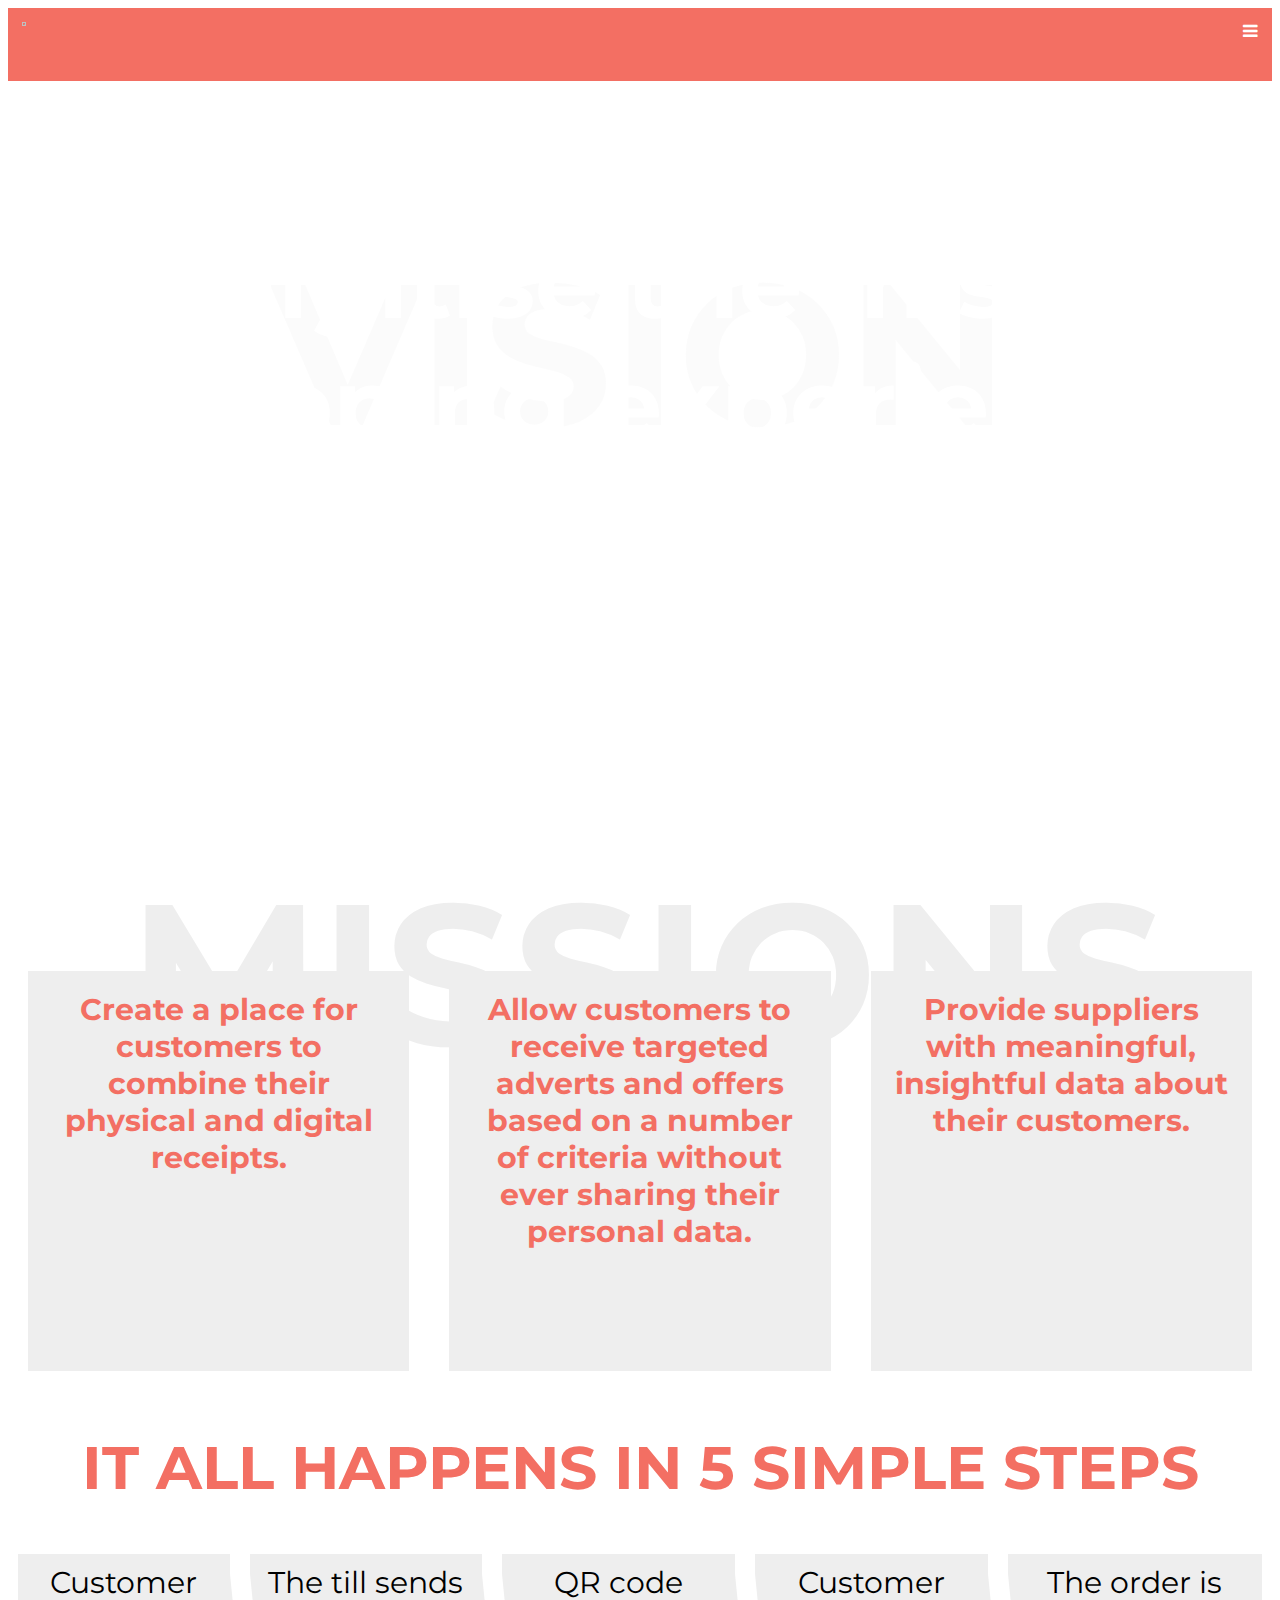
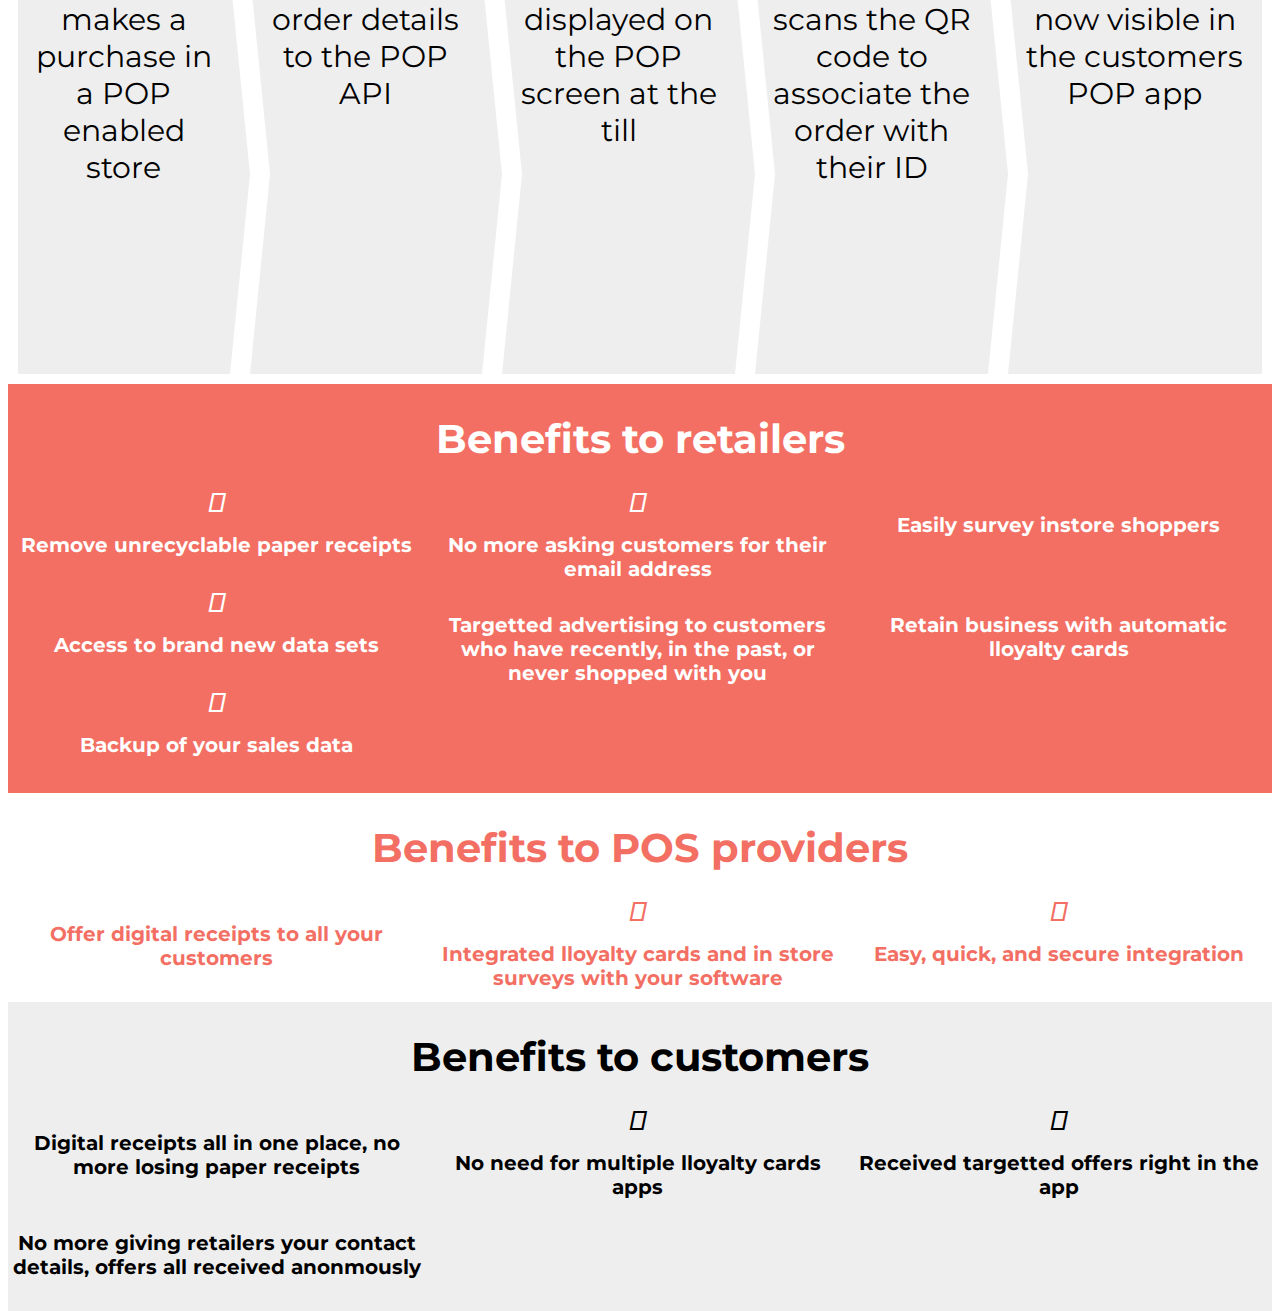
==== index.html @ 2e674593 "Upload of site" ====
<head>
    <link rel="stylesheet" href="stylesheet.css">
    <link rel="stylesheet" href="https://cdnjs.cloudflare.com/ajax/libs/font-awesome/4.7.0/css/font-awesome.min.css">
    <link  rel='stylesheet' href='https://fonts.googleapis.com/css?family=Montserrat'>
    <script src="https://kit.fontawesome.com/debc6285d9.js" crossorigin="anonymous"></script>
    <script src="javascript.js"></script>
</head>
<html>
    <body>
        <div class="topnav">
            <a href="#home" class="active"><img src="https://popsiteimages.s3.eu-west-2.amazonaws.com/Logo_Main.png" class="header_logo"></a>
                <div id="myLinks">
                    <a href="#vision" onclick="navigationVisibility()">Vision</a>
                    <a href="#missions" onclick="navigationVisibility()">Missions</a>
                    <a href="#steps" onclick="navigationVisibility()">5 simple steps</a>
                </div>
            <a href="javascript:void(0);" class="icon" onclick="navigationVisibility()">
                <i class="fa fa-bars"></i>
            </a>
        </div>
        <div id="vision_container">
            <div id="vision_container_background">
                VISION
            </div>
            <div id="vision_text">
                To digitise the in store shopping experience.
            </div>
        </div>
        <div id="mission_container">
            <a id="missions"></a>
            <div id="mission_container_background">
                MISSIONS
            </div>
            <div id="mission_description">
                Create a place for customers to combine their physical and digital receipts.
            </div>  
            <div id="mission_description">
                Allow customers to receive targeted adverts and offers based on a number of criteria without ever sharing their personal data.
            </div>
            <div id="mission_description">
                Provide suppliers with meaningful, insightful data about their customers.
            </div>
        </div>
        <div id="steps_container">
            <a id="steps"></a>
            <h1 class="steps_header">IT ALL HAPPENS IN 5 SIMPLE STEPS</h1>
        </div>
        <div id="pointer_container">
            <div id="pointer-left">
                Customer makes a purchase in a POP enabled store
            </div>
            <div id="pointer">
                The till sends order details to the POP API
            </div>
            <div id="pointer">
                QR code displayed on the POP screen at the till
            </div>
            <div id="pointer">
                Customer scans the QR code to associate the order with their ID
            </div>
            <div id="pointer-right">
                The order is now visible in the customers POP app
            </div>
        </div>
        <div id="pointer1"></div>
        <div id="retailers">
            <div id="retailers-header">
                Benefits to retailers
            </div>
            <div id="retailers-content">
                <i class="fa-solid fa-recycle fa-lg"></i>
                <p>Remove unrecyclable paper receipts</p>
            </div>
            <div id="retailers-content">
                <i class="fa-solid fa-envelope fa-lg"></i>
                <p>No more asking customers for their email address</p>
            </div>
            <div id="retailers-content">
                <i class="fa-solid fa-square-poll-vertical fa-lg"></i>
                <p>Easily survey instore shoppers</p>
            </div>
            <div id="retailers-content">
                <i class="fa-solid fa-database fa-lg"></i>
                <p>Access to brand new data sets</p>
            </div>
            <div id="retailers-content">
                <i class="fa-solid fa-rectangle-ad fa-lg"></i>
                <p>Targetted advertising to customers who have recently, in the past, or never shopped with you</p>
            </div>
            <div id="retailers-content">
                <i class="fa-solid fa-crown fa-lg"></i>
                <p>Retain business with automatic lloyalty cards</p>
            </div>
            <div id="retailers-content">
                <i class="fa-solid fa-rotate-left fa-lg"></i>
                <p>Backup of your sales data</p>
            </div>
        </div>
        <div id="providers">
            <div id="providers-header">
                Benefits to POS providers
            </div>
            <div id="providers-content">
                <i class="fa-solid fa-receipt fa-lg"></i>
                <p>Offer digital receipts to all your customers</p>
        </div>
            <div id="providers-content">
                <i class="fa-solid fa-address-card fa-lg"></i>
                <p>Integrated lloyalty cards and in store surveys with your software</p>
            </div>
            <div id="providers-content">
                <i class="fa-solid fa-globe fa-lg"></i>
                <p>Easy, quick, and secure integration</p>
            </div>
        </div>
        <div id="customers">
            <div id="customers-header">
                Benefits to customers
            </div>
            <div id="customers-content">
                <i class="fa-solid fa-receipt fa-lg"></i>
                <p>Digital receipts all in one place, no more losing paper receipts</p>
            </div>
            <div id="customers-content">
                <i class="fa-solid fa-address-card fa-lg"></i>
                <p>No need for multiple lloyalty cards apps</p>
            </div>
            <div id="customers-content">
                <i class="fa-solid fa-certificate fa-lg"></i>
                <p>Received targetted offers right in the app</p>
            </div>
            <div id="customers-content">
                <i class="fa-solid fa-user-lock fa-lg"></i>
                <p>No more giving retailers your contact details, offers all received anonmously</p>
            </div>
        </div>
    </body>
</html>
---- stylesheet.css ----
html, body {
  height: 100%;
  font-family: 'Montserrat';
}

#header {
  background-color: #f36f63;
  margin: 0px;
  width: 100%;
  height: 10%;
  text-align: center;
}

.header_logo{
  height: 5%;
}

.topnav {
  overflow: hidden;
  background-color: #333;
  position: relative;
  vertical-align: middle;
}
  
.topnav #myLinks {
  display: none;
}
  
.topnav a {
  color: white;
  padding: 14px 14px;
  text-decoration: none;
  font-size: 17px;
  display: block;
}
  
.topnav a.icon {
  background: #f36f63;
  display: block;
  position: absolute;
  right: 0;
  top: 0;
}
  
.icon a:hover {
  background-color: #ddd;
  color: black;
}
  
.active {
  background-color: #f36f63;
  color: white;
 }

/* p.vision_header {
  color: #f36f63;
  font-size: 100px;
  text-align: center;
  font-weight: bold;
} */

h1.mission-header {
  font-size: 100px;
  text-align: center;
  color: #eee;
  font-size: 200px;
  font-weight: bold;
}

h1.steps_header {
  color: #f36f63;
  font-size: 60px;
  text-align: center;
  font-weight: bold; 
}

#vision_container_background {
  padding-top: 150px;
  text-align: center;
  vertical-align: middle;
  position: absolute;
  z-index: -1;
  color: #eee;
  color: rgba(238,238,238, 0.25);
  font-size: 200px;
  font-weight: bold;
  width: 100%;
  height: 80%;
  background-image: url("https://images.unsplash.com/photo-1510535043828-3d1edc68071e?ixlib=rb-4.0.3&ixid=MnwxMjA3fDB8MHxzZWFyY2h8MTZ8fHBlb3BsZSUyMHVzaW5nJTIwbW9iaWxlJTIwcGhvbmV8ZW58MHx8MHx8&w=1000&q=80");
}

#vision_container {
  position: relative;
  text-align: center;
  vertical-align: middle;
  width: 100%;
  height: 80%;
}

#vision_text {
  padding-top: 140px;
  position: relative;
  text-align: center;
  vertical-align: middle;
  width: 100%;
  height: 100%;
  color: #fff;
  font-size: 100px;
  text-align: center;
  font-weight: bold;
}

#mission_container {
  padding-top: 50px;
  text-align:center;
  display: flex;
  flex-wrap: nowrap;
  align-items: stretch;
}
@media screen and (max-width:320px) {
  #mission_container {
    flex-wrap: wrap;}
}

#mission_container {
  display: flex;
  flex-wrap: nowrap;
  align-items: stretch;
}

#mission_container_background {
  position: absolute;
  text-align: center;
  z-index: -1;
  color: #eee;
  font-size: 200px;
  font-weight: bold;
  width: 100%;
}

#mission_description {
  background: #eee;
  font-size: 30px;
  margin: 120px 20px 20px 20px;
  width: 350px;
  height: 360px;
  text-align: center;
  vertical-align: middle;
  padding: 20px;
  color: #f36f63;
  font-weight: bold;
}
@media screen and (max-width:320px) {
  #mission_description {
    max-width: 90%;};
}

#steps_container {
  position: relative;
  text-align: center;
  vertical-align: middle;
  width: 100%;
}

#pointer_container {
  position: relative;
  text-align: center;
  vertical-align: middle;
  width: 100%;
  display: flex;
}

#pointer {
  width: 20%;
  height: 400px;
  font-size: 30px;
  position: relative;
  background: #eee;
  vertical-align: middle;
  margin: 10px;
  padding: 10px;
  display: flex;
}

#pointer:after {
  content: "";
  position: absolute;
  vertical-align: middle;
  left: 0;
  bottom: 0;
  width: 0;
  height: 0;
  border-left: 20px solid white;
  border-top: 200px solid transparent;
  border-bottom: 200px solid transparent;
}

#pointer:before {
  content: "";
  position: absolute;
  vertical-align: middle;
  right: -20px;
  bottom: 0;
  width: 0;
  height: 0;
  border-left: 20px solid #eee;
  border-top: 200px solid transparent;
  border-bottom: 200px solid transparent;
}

#pointer-left {
  width: 18%;
  height: 400px;
  position: relative;
  background: #eee;
  font-size: 30px;
  margin: 10px;
  padding: 10px;
  display: flex;
}

#pointer-left:after {
  content: "";
  position: absolute;
  left: 0;
  bottom: 0;
  width: 0;
  height: 0;
  border-left: 0px solid;
  border-top: 200px solid transparent;
  border-bottom: 200px solid transparent;
}

#pointer-left:before {
  content: "";
  position: absolute;
  right: -20px;
  bottom: 0;
  width: 0;
  height: 0;
  border-left: 20px solid #eee;
  border-top: 200px solid transparent;
  border-bottom: 200px solid transparent;
}

#pointer-right {
  width: 22%;
  height: 400px;
  position: relative;
  background: #eee;
  font-size: 30px;
  margin: 10px;
  padding: 10px;
  display: flex;
}

#pointer-right:after {
  content: "";
  position: absolute;
  left: 0;
  bottom: 0;
  width: 0;
  height: 0;
  border-left: 20px solid white;
  border-top: 200px solid transparent;
  border-bottom: 200px solid transparent;
}

#pointer-right:before {
  position: absolute;
  right: 0px;
  bottom: 0;
  width: 0;
  height: 0;
  border-left: 10px solid #eee;
  border-top: 200px solid transparent;
  border-bottom: 200px solid transparent;
}

#retailers {
  background: #f36f63;
  display: flex;
  flex-wrap: nowrap;
  align-items: stretch;
  display:block;
}

#retailers-header {
  font-size: 40px;
  text-align: center;
  vertical-align: middle;
  color: #FFF;
  font-weight: bold;
  padding: 30px;
}

#retailers-content {
  font-size: 20px;
  width: 33%;
  height: 100px;
  text-align: center;
  vertical-align: middle;
  color: #FFF;
  font-weight: bold;
  display: inline-block;
}

#providers {
  background: #fff;
  display: flex;
  flex-wrap: nowrap;
  align-items: stretch;
  display:block;
}

#providers-header {
  font-size: 40px;
  text-align: center;
  vertical-align: middle;
  color: #f36f63;
  font-weight: bold;
  padding: 30px;
}

#providers-content {
  font-size: 20px;
  width: 33%;
  height: 100px;
  text-align: center;
  vertical-align: middle;
  color: #f36f63;
  font-weight: bold;
  display: inline-block;
}

#customers {
  background: #eee;
  display: flex;
  flex-wrap: nowrap;
  align-items: stretch;
  display:block;
}

#customers-header {
  font-size: 40px;
  text-align: center;
  vertical-align: middle;
  color: #000;
  font-weight: bold;
  padding: 30px;
}

#customers-content {
  font-size: 20px;
  width: 33%;
  height: 100px;
  text-align: center;
  vertical-align: middle;
  color: #000;
  font-weight: bold;
  display: inline-block;
}
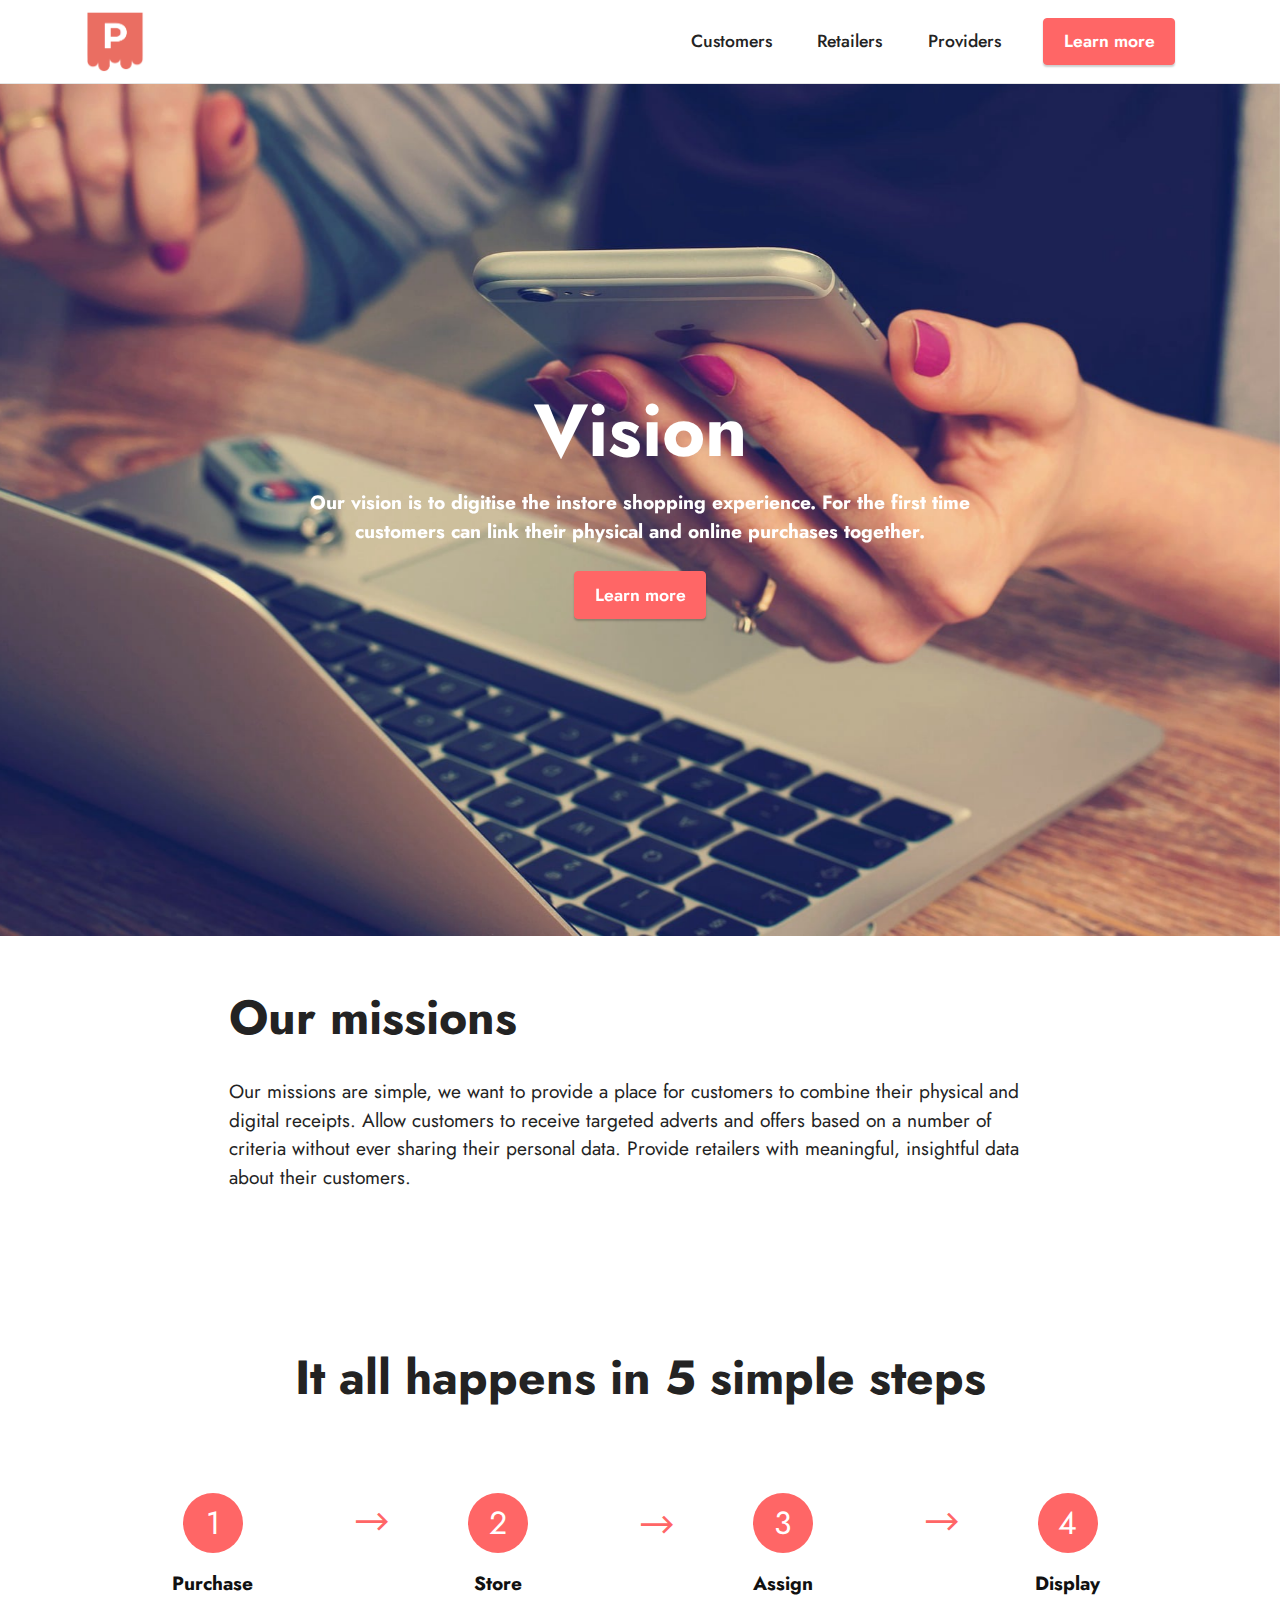
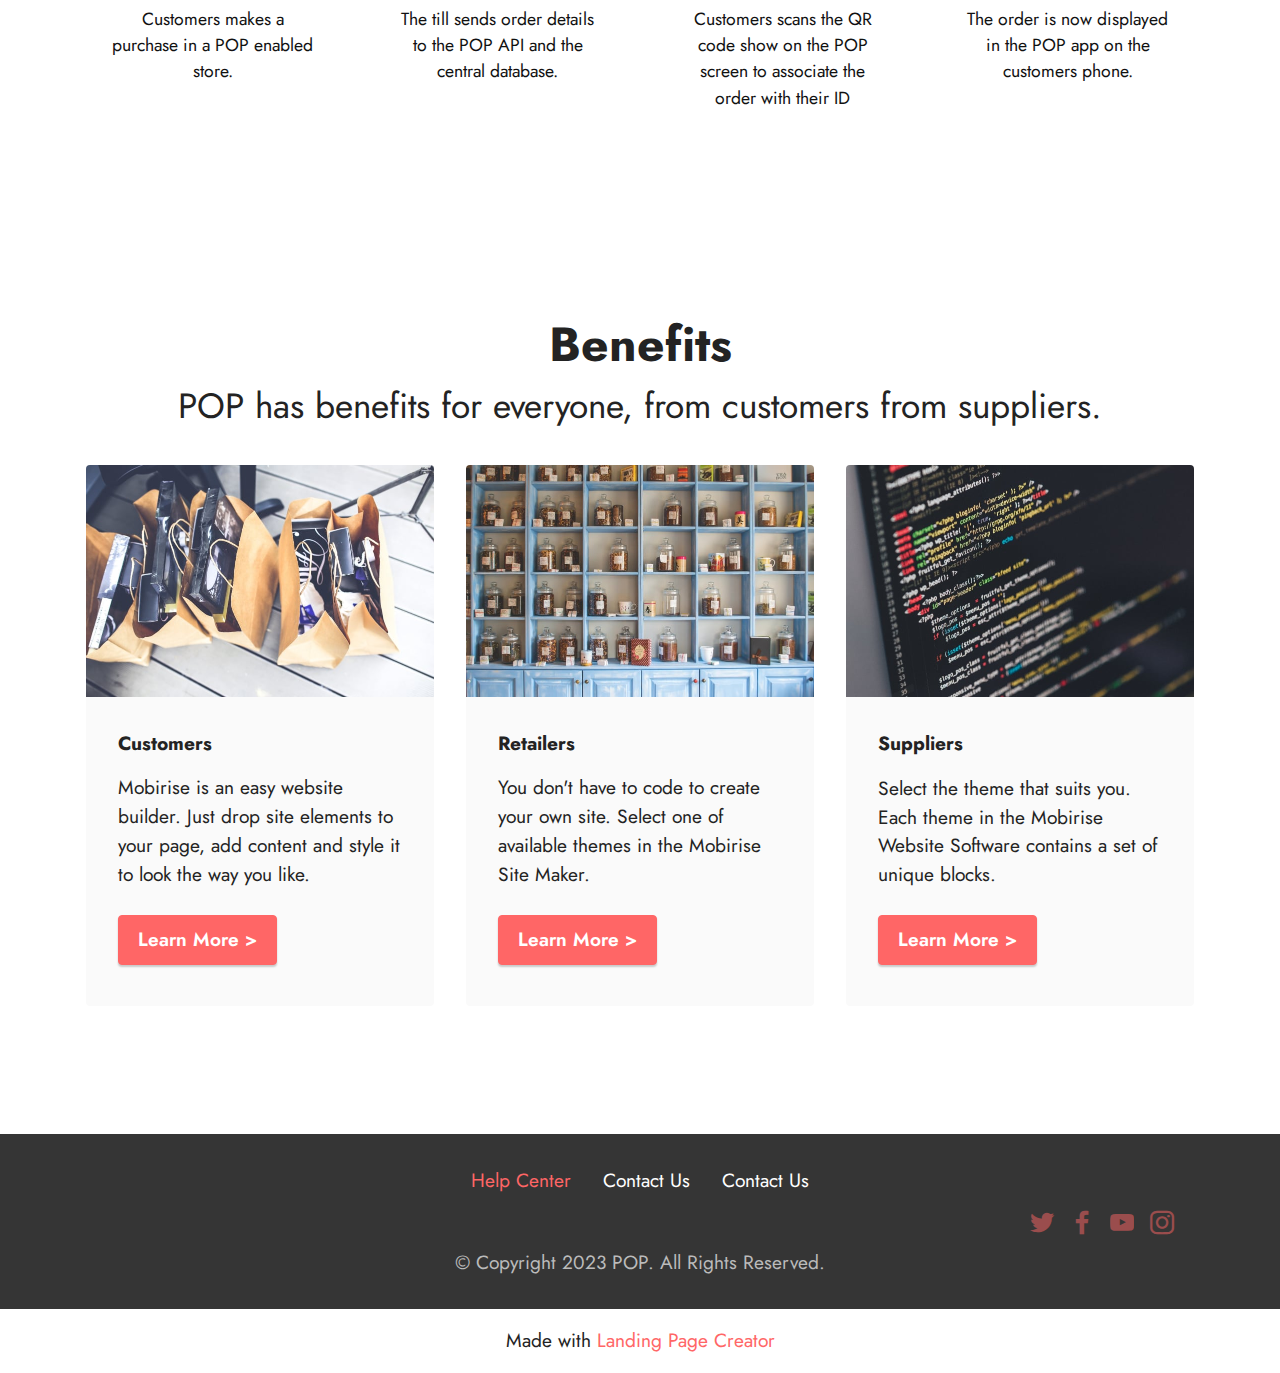
==== commit 6a594563: "Add files via upload" ====
--- a/index.html
+++ b/index.html
@@ -1,138 +1,291 @@
-<head>
-    <link rel="stylesheet" href="stylesheet.css">
-    <link rel="stylesheet" href="https://cdnjs.cloudflare.com/ajax/libs/font-awesome/4.7.0/css/font-awesome.min.css">
-    <link  rel='stylesheet' href='https://fonts.googleapis.com/css?family=Montserrat'>
-    <script src="https://kit.fontawesome.com/debc6285d9.js" crossorigin="anonymous"></script>
-    <script src="javascript.js"></script>
-</head>
-<html>
-    <body>
-        <div class="topnav">
-            <a href="#home" class="active"><img src="https://popsiteimages.s3.eu-west-2.amazonaws.com/Logo_Main.png" class="header_logo"></a>
-                <div id="myLinks">
-                    <a href="#vision" onclick="navigationVisibility()">Vision</a>
-                    <a href="#missions" onclick="navigationVisibility()">Missions</a>
-                    <a href="#steps" onclick="navigationVisibility()">5 simple steps</a>
-                </div>
-            <a href="javascript:void(0);" class="icon" onclick="navigationVisibility()">
-                <i class="fa fa-bars"></i>
-            </a>
-        </div>
-        <div id="vision_container">
-            <div id="vision_container_background">
-                VISION
-            </div>
-            <div id="vision_text">
-                To digitise the in store shopping experience.
-            </div>
-        </div>
-        <div id="mission_container">
-            <a id="missions"></a>
-            <div id="mission_container_background">
-                MISSIONS
-            </div>
-            <div id="mission_description">
-                Create a place for customers to combine their physical and digital receipts.
-            </div>  
-            <div id="mission_description">
-                Allow customers to receive targeted adverts and offers based on a number of criteria without ever sharing their personal data.
-            </div>
-            <div id="mission_description">
-                Provide suppliers with meaningful, insightful data about their customers.
-            </div>
-        </div>
-        <div id="steps_container">
-            <a id="steps"></a>
-            <h1 class="steps_header">IT ALL HAPPENS IN 5 SIMPLE STEPS</h1>
-        </div>
-        <div id="pointer_container">
-            <div id="pointer-left">
-                Customer makes a purchase in a POP enabled store
-            </div>
-            <div id="pointer">
-                The till sends order details to the POP API
-            </div>
-            <div id="pointer">
-                QR code displayed on the POP screen at the till
-            </div>
-            <div id="pointer">
-                Customer scans the QR code to associate the order with their ID
-            </div>
-            <div id="pointer-right">
-                The order is now visible in the customers POP app
-            </div>
-        </div>
-        <div id="pointer1"></div>
-        <div id="retailers">
-            <div id="retailers-header">
-                Benefits to retailers
-            </div>
-            <div id="retailers-content">
-                <i class="fa-solid fa-recycle fa-lg"></i>
-                <p>Remove unrecyclable paper receipts</p>
-            </div>
-            <div id="retailers-content">
-                <i class="fa-solid fa-envelope fa-lg"></i>
-                <p>No more asking customers for their email address</p>
-            </div>
-            <div id="retailers-content">
-                <i class="fa-solid fa-square-poll-vertical fa-lg"></i>
-                <p>Easily survey instore shoppers</p>
-            </div>
-            <div id="retailers-content">
-                <i class="fa-solid fa-database fa-lg"></i>
-                <p>Access to brand new data sets</p>
-            </div>
-            <div id="retailers-content">
-                <i class="fa-solid fa-rectangle-ad fa-lg"></i>
-                <p>Targetted advertising to customers who have recently, in the past, or never shopped with you</p>
-            </div>
-            <div id="retailers-content">
-                <i class="fa-solid fa-crown fa-lg"></i>
-                <p>Retain business with automatic lloyalty cards</p>
-            </div>
-            <div id="retailers-content">
-                <i class="fa-solid fa-rotate-left fa-lg"></i>
-                <p>Backup of your sales data</p>
-            </div>
-        </div>
-        <div id="providers">
-            <div id="providers-header">
-                Benefits to POS providers
-            </div>
-            <div id="providers-content">
-                <i class="fa-solid fa-receipt fa-lg"></i>
-                <p>Offer digital receipts to all your customers</p>
-        </div>
-            <div id="providers-content">
-                <i class="fa-solid fa-address-card fa-lg"></i>
-                <p>Integrated lloyalty cards and in store surveys with your software</p>
-            </div>
-            <div id="providers-content">
-                <i class="fa-solid fa-globe fa-lg"></i>
-                <p>Easy, quick, and secure integration</p>
-            </div>
-        </div>
-        <div id="customers">
-            <div id="customers-header">
-                Benefits to customers
-            </div>
-            <div id="customers-content">
-                <i class="fa-solid fa-receipt fa-lg"></i>
-                <p>Digital receipts all in one place, no more losing paper receipts</p>
-            </div>
-            <div id="customers-content">
-                <i class="fa-solid fa-address-card fa-lg"></i>
-                <p>No need for multiple lloyalty cards apps</p>
-            </div>
-            <div id="customers-content">
-                <i class="fa-solid fa-certificate fa-lg"></i>
-                <p>Received targetted offers right in the app</p>
-            </div>
-            <div id="customers-content">
-                <i class="fa-solid fa-user-lock fa-lg"></i>
-                <p>No more giving retailers your contact details, offers all received anonmously</p>
-            </div>
-        </div>
-    </body>
+<!DOCTYPE html>
+<html  >
+<head>
+  <!-- Site made with Mobirise Website Builder v5.8.14, https://mobirise.com -->
+  <meta charset="UTF-8">
+  <meta http-equiv="X-UA-Compatible" content="IE=edge">
+  <meta name="generator" content="Mobirise v5.8.14, mobirise.com">
+  <meta name="viewport" content="width=device-width, initial-scale=1, minimum-scale=1">
+  <link rel="shortcut icon" href="assets/images/screenshot-2023-07-14-144213-121x127.png" type="image/x-icon">
+  <meta name="description" content="">
+  
+  
+  <title>Home</title>
+  <link rel="stylesheet" href="assets/web/assets/mobirise-icons2/mobirise2.css">
+  <link rel="stylesheet" href="assets/bootstrap/css/bootstrap.min.css">
+  <link rel="stylesheet" href="assets/bootstrap/css/bootstrap-grid.min.css">
+  <link rel="stylesheet" href="assets/bootstrap/css/bootstrap-reboot.min.css">
+  <link rel="stylesheet" href="assets/parallax/jarallax.css">
+  <link rel="stylesheet" href="assets/dropdown/css/style.css">
+  <link rel="stylesheet" href="assets/socicon/css/styles.css">
+  <link rel="stylesheet" href="assets/theme/css/style.css">
+  <link rel="preload" href="https://fonts.googleapis.com/css?family=Jost:100,200,300,400,500,600,700,800,900,100i,200i,300i,400i,500i,600i,700i,800i,900i&display=swap" as="style" onload="this.onload=null;this.rel='stylesheet'">
+  <noscript><link rel="stylesheet" href="https://fonts.googleapis.com/css?family=Jost:100,200,300,400,500,600,700,800,900,100i,200i,300i,400i,500i,600i,700i,800i,900i&display=swap"></noscript>
+  <link rel="preload" as="style" href="assets/mobirise/css/mbr-additional.css"><link rel="stylesheet" href="assets/mobirise/css/mbr-additional.css" type="text/css">
+
+  
+  
+  
+</head>
+<body>
+  
+  <section data-bs-version="5.1" class="menu cid-s48OLK6784" once="menu" id="menu1-h">
+    
+    <nav class="navbar navbar-dropdown navbar-fixed-top navbar-expand-lg">
+        <div class="container">
+            <div class="navbar-brand">
+                <span class="navbar-logo">
+                    <a href="index.html">
+                        <img src="assets/images/screenshot-2023-07-14-144213-121x127.png" alt="Mobirise Website Builder" style="height: 3.8rem;">
+                    </a>
+                </span>
+                
+            </div>
+            <button class="navbar-toggler" type="button" data-toggle="collapse" data-bs-toggle="collapse" data-target="#navbarSupportedContent" data-bs-target="#navbarSupportedContent" aria-controls="navbarNavAltMarkup" aria-expanded="false" aria-label="Toggle navigation">
+                <div class="hamburger">
+                    <span></span>
+                    <span></span>
+                    <span></span>
+                    <span></span>
+                </div>
+            </button>
+            <div class="collapse navbar-collapse" id="navbarSupportedContent">
+                <ul class="navbar-nav nav-dropdown" data-app-modern-menu="true"><li class="nav-item"><a class="nav-link link text-black display-4" href="https://mobirise.com">Customers</a></li><li class="nav-item"><a class="nav-link link text-black display-4" href="https://mobirise.com">Retailers</a></li><li class="nav-item"><a class="nav-link link text-black display-4" href="https://mobirise.com">Providers</a></li></ul>
+                
+                <div class="navbar-buttons mbr-section-btn"><a class="btn btn-primary display-4" href="about-us.html">Learn more</a></div>
+            </div>
+        </div>
+    </nav>
+
+</section>
+
+<section data-bs-version="5.1" class="header1 cid-s48MCQYojq mbr-fullscreen mbr-parallax-background" id="header1-f">
+
+    
+
+    
+
+    <div class="align-center container">
+        <div class="row justify-content-center">
+            <div class="col-12 col-lg-8">
+                <h1 class="mbr-section-title mbr-fonts-style mb-3 display-1"><strong>Vision</strong></h1>
+                
+                <p class="mbr-text mbr-fonts-style display-7"><strong>Our vision is to digitise the instore shopping experience. For the first time customers can link their physical and online purchases together.</strong></p>
+                <div class="mbr-section-btn mt-3"><a class="btn btn-secondary display-4" href="about-us.html">Learn more</a></div>
+            </div>
+        </div>
+    </div>
+</section>
+
+<section data-bs-version="5.1" class="content1 cid-s48vnjULo4" id="content1-c">
+    
+    <div class="container">
+        <div class="row justify-content-center">
+            <div class="title col-12 col-md-9">
+                <h3 class="mbr-section-title mbr-fonts-style align-center mb-4 display-2"><strong>Our missions</strong></h3>
+                <h4 class="mbr-section-subtitle align-center mbr-fonts-style mb-4 display-7">Our missions are simple, we want to provide a place for customers to combine their physical and digital receipts. Allow customers to receive targeted adverts and offers based on a number of criteria without ever sharing their personal data. Provide retailers with meaningful, insightful data about their customers.</h4>
+                
+            </div>
+        </div>
+    </div>
+</section>
+
+<section data-bs-version="5.1" class="features23 cid-tJZLqS8K6N" id="features24-y">
+
+    
+
+    
+    
+    <div class="container">
+        <div class="row justify-content-center">
+            <div class="col-12">
+                <div class="card-wrapper mb-4">
+                    <div class="card-box align-center">
+                        <h4 class="card-title mbr-fonts-style mb-4 display-2">
+                            <strong>It all happens in 5 simple steps</strong></h4>
+                        
+                        
+                    </div>
+                </div>
+            </div>
+            <div class="col-12 col-md-6 col-lg-3">
+                <div class="item first mbr-flex p-4">
+                    <div class="icon-wrap w-100">
+                        <div class="icon-box">
+                            <span class="step-number mbr-fonts-style display-5">1</span>
+                        </div>
+                    </div>
+
+                    <div class="text-box">
+                        <h4 class="icon-title card-title mbr-black mbr-fonts-style display-7">
+                            <strong>Purchase</strong></h4>
+                        <h5 class="mbr-text mbr-black mbr-fonts-style display-4">Customers makes a purchase in a POP enabled store.</h5>
+                    </div>
+                </div>
+                <!-- <span mbr-icon class="mbr-iconfont mobi-mbri-devices mobi-mbri"></span> -->
+            </div>
+            <div class="col-12 col-md-6 col-lg-3">
+                <div class="item mbr-flex p-4">
+                    <div class="icon-wrap w-100">
+                        <div class="icon-box">
+                            <span class="step-number mbr-fonts-style display-5">2</span>
+                        </div>
+                    </div>
+                    <div class="text-box">
+                        <h4 class="icon-title card-title mbr-black mbr-fonts-style display-7">
+                            <strong>Store</strong></h4>
+                        <h5 class="mbr-text mbr-black mbr-fonts-style display-4">The till sends order details to the POP API and the central database.</h5>
+                    </div>
+                </div>
+            </div>
+            <div class="col-12 col-md-6 col-lg-3">
+                <div class="item mbr-flex p-4">
+                    <div class="icon-wrap w-100">
+                        <div class="icon-box">
+                            <span class="step-number mbr-fonts-style display-5">3</span>
+                        </div>
+                    </div>
+                    <div class="text-box">
+                        <h4 class="icon-title card-title mbr-black mbr-fonts-style display-7">
+                            <strong>Assign</strong>
+                        </h4>
+                        <h5 class="mbr-text mbr-black mbr-fonts-style display-4">Customers scans the QR code show on the POP screen to associate the order with their ID</h5>
+                    </div>
+                </div>
+            </div>
+            <div class="col-12 col-md-6 col-lg-3">
+                <div class="item mbr-flex p-4">
+                    <div class="icon-wrap w-100">
+                        <div class="icon-box">
+                            <span class="step-number mbr-fonts-style display-5">4</span>
+                        </div>
+                    </div>
+                    <div class="text-box">
+                        <h4 class="icon-title card-title mbr-black mbr-fonts-style display-7">
+                            <strong>Display</strong></h4>
+                        <h5 class="mbr-text mbr-black mbr-fonts-style display-4">The order is now displayed in the POP app on the customers phone.</h5>
+                    </div>
+                </div>
+            </div>
+            
+            
+            
+            
+        </div>
+    </div>
+</section>
+
+<section data-bs-version="5.1" class="features3 cid-tJZKY1x86Z" id="features3-x">
+    
+    
+    <div class="container">
+        <div class="mbr-section-head">
+            <h4 class="mbr-section-title mbr-fonts-style align-center mb-0 display-2">
+                <strong>Benefits</strong></h4>
+            <h5 class="mbr-section-subtitle mbr-fonts-style align-center mb-0 mt-2 display-5">POP has benefits for everyone, from customers from suppliers.</h5>
+        </div>
+        <div class="row mt-4">
+            <div class="item features-image сol-12 col-md-6 col-lg-4">
+                <div class="item-wrapper">
+                    <div class="item-img">
+                        <img src="assets/images/mbr-2-695x463.jpg" alt="Mobirise Website Builder">
+                    </div>
+                    <div class="item-content">
+                        <h5 class="item-title mbr-fonts-style display-7"><strong>Customers</strong></h5>
+                        
+                        <p class="mbr-text mbr-fonts-style mt-3 display-7">Mobirise is an easy website builder. Just
+                            drop site elements to your page, add content and style it to look the way you like.</p>
+                    </div>
+                    <div class="mbr-section-btn item-footer mt-2"><a href="customers.html" class="btn btn-primary item-btn display-7" target="_blank">Learn More
+                            &gt;</a></div>
+                </div>
+            </div>
+            <div class="item features-image сol-12 col-md-6 col-lg-4">
+                <div class="item-wrapper">
+                    <div class="item-img">
+                        <img src="assets/images/mbr-1-695x463.jpg" alt="Mobirise Website Builder">
+                    </div>
+                    <div class="item-content">
+                        <h5 class="item-title mbr-fonts-style display-7"><strong>Retailers</strong></h5>
+                        
+                        <p class="mbr-text mbr-fonts-style mt-3 display-7">You don't have to code to create your own
+                            site. Select one of available themes in the Mobirise Site Maker.</p>
+                    </div>
+                    <div class="mbr-section-btn item-footer mt-2"><a href="retailers.html" class="btn btn-primary item-btn display-7" target="_blank">Learn More
+                            &gt;</a></div>
+                </div>
+            </div>
+            <div class="item features-image сol-12 col-md-6 col-lg-4">
+                <div class="item-wrapper">
+                    <div class="item-img">
+                        <img src="assets/images/mbr-695x464.jpg" alt="Mobirise Website Builder">
+                    </div>
+                    <div class="item-content">
+                        <h5 class="item-title mbr-fonts-style display-7"><strong>Suppliers</strong></h5>
+                        
+                        <p class="mbr-text mbr-fonts-style mt-3 display-7">Select the theme that suits you. Each theme
+                            in the Mobirise Website Software contains a set of unique blocks.<br></p>
+                    </div>
+                    <div class="mbr-section-btn item-footer mt-2"><a href="suppliers.html" class="btn btn-primary item-btn display-7" target="_blank">Learn More
+                            &gt;</a></div>
+                </div>
+            </div>
+        </div>
+    </div>
+</section>
+
+<section data-bs-version="5.1" class="footer3 cid-s48P1Icc8J" once="footers" id="footer3-i">
+
+    
+
+    
+
+    <div class="container">
+        <div class="media-container-row align-center mbr-white">
+            <div class="row row-links">
+                <ul class="foot-menu">
+                    
+                    
+                    
+                    
+                    
+                <li class="foot-menu-item mbr-fonts-style display-7"><a href="https://mobirise.com/help/" class="text-secondary">Help Center</a></li><li class="foot-menu-item mbr-fonts-style display-7">Contact Us<br></li><li class="foot-menu-item mbr-fonts-style display-7">Contact Us<br></li></ul>
+            </div>
+            <div class="row social-row">
+                <div class="social-list align-right pb-2">
+                    
+                    
+                    
+                    
+                    
+                    
+                <div class="soc-item">
+                        <a href="https://twitter.com" target="_blank">
+                            <span class="mbr-iconfont mbr-iconfont-social socicon-twitter socicon" style="color: rgb(255, 102, 102); fill: rgb(255, 102, 102);"></span>
+                        </a>
+                    </div><div class="soc-item">
+                        <a href="https://www.facebook.com" target="_blank">
+                            <span class="mbr-iconfont mbr-iconfont-social socicon-facebook socicon" style="color: rgb(255, 102, 102); fill: rgb(255, 102, 102);"></span>
+                        </a>
+                    </div><div class="soc-item">
+                        <a href="https://www.youtube.com" target="_blank">
+                            <span class="mbr-iconfont mbr-iconfont-social socicon-youtube socicon" style="color: rgb(255, 102, 102); fill: rgb(255, 102, 102);"></span>
+                        </a>
+                    </div><div class="soc-item">
+                        <a href="https://instagram.com/" target="_blank">
+                            <span class="mbr-iconfont mbr-iconfont-social socicon-instagram socicon" style="color: rgb(255, 102, 102); fill: rgb(255, 102, 102);"></span>
+                        </a>
+                    </div></div>
+            </div>
+            <div class="row row-copirayt">
+                <p class="mbr-text mb-0 mbr-fonts-style mbr-white align-center display-7">
+                    © Copyright 2023 POP. All Rights Reserved.
+                </p>
+            </div>
+        </div>
+    </div>
+</section><section class="display-7" style="padding: 0;align-items: center;justify-content: center;flex-wrap: wrap;    align-content: center;display: flex;position: relative;height: 4rem;"><a href="https://mobiri.se/3051494" style="flex: 1 1;height: 4rem;position: absolute;width: 100%;z-index: 1;"><img alt="" style="height: 4rem;" src="[data-uri]"></a><p style="margin: 0;text-align: center;" class="display-7">Made with &#8204;</p><a style="z-index:1" href="https://mobirise.com/builder/landing-page-builder.html">Landing Page Creator</a></section><script src="assets/bootstrap/js/bootstrap.bundle.min.js"></script>  <script src="assets/parallax/jarallax.js"></script>  <script src="assets/smoothscroll/smooth-scroll.js"></script>  <script src="assets/ytplayer/index.js"></script>  <script src="assets/dropdown/js/navbar-dropdown.js"></script>  <script src="assets/theme/js/script.js"></script>  
+  
+  
+</body>
 </html>--- a/assets/web/assets/mobirise-icons2/mobirise2.css
+++ b/assets/web/assets/mobirise-icons2/mobirise2.css
@@ -0,0 +1,498 @@
+@font-face {
+  font-family: 'Moririse2';
+  font-display: swap;
+  src:  url('mobirise2.eot?f2bix4');
+  src:  url('mobirise2.eot?f2bix4#iefix') format('embedded-opentype'),
+    url('mobirise2.ttf?f2bix4') format('truetype'),
+    url('mobirise2.woff?f2bix4') format('woff'),
+    url('mobirise2.svg?f2bix4#mobirise2') format('svg');
+  font-weight: normal;
+  font-style: normal;
+}
+
+[class^="mobi-"], [class*=" mobi-"] {
+  /* use !important to prevent issues with browser extensions that change fonts */
+  font-family: 'Moririse2' !important;
+  speak: none;
+  font-style: normal;
+  font-weight: normal;
+  font-variant: normal;
+  text-transform: none;
+  line-height: 1;
+
+  /* Better Font Rendering =========== */
+  -webkit-font-smoothing: antialiased;
+  -moz-osx-font-smoothing: grayscale;
+}
+
+.mobi-mbri-add-submenu:before {
+  content: "\e900";
+}
+.mobi-mbri-alert:before {
+  content: "\e901";
+}
+.mobi-mbri-align-center:before {
+  content: "\e902";
+}
+.mobi-mbri-align-justify:before {
+  content: "\e903";
+}
+.mobi-mbri-align-left:before {
+  content: "\e904";
+}
+.mobi-mbri-align-right:before {
+  content: "\e905";
+}
+.mobi-mbri-android:before {
+  content: "\e906";
+}
+.mobi-mbri-apple:before {
+  content: "\e907";
+}
+.mobi-mbri-arrow-down:before {
+  content: "\e908";
+}
+.mobi-mbri-arrow-next:before {
+  content: "\e909";
+}
+.mobi-mbri-arrow-prev:before {
+  content: "\e90a";
+}
+.mobi-mbri-arrow-up:before {
+  content: "\e90b";
+}
+.mobi-mbri-bold:before {
+  content: "\e90c";
+}
+.mobi-mbri-bookmark:before {
+  content: "\e90d";
+}
+.mobi-mbri-bootstrap:before {
+  content: "\e90e";
+}
+.mobi-mbri-briefcase:before {
+  content: "\e90f";
+}
+.mobi-mbri-browse:before {
+  content: "\e910";
+}
+.mobi-mbri-bulleted-list:before {
+  content: "\e911";
+}
+.mobi-mbri-calendar:before {
+  content: "\e912";
+}
+.mobi-mbri-camera:before {
+  content: "\e913";
+}
+.mobi-mbri-cart-add:before {
+  content: "\e914";
+}
+.mobi-mbri-cart-full:before {
+  content: "\e915";
+}
+.mobi-mbri-cash:before {
+  content: "\e916";
+}
+.mobi-mbri-change-style:before {
+  content: "\e917";
+}
+.mobi-mbri-chat:before {
+  content: "\e918";
+}
+.mobi-mbri-clock:before {
+  content: "\e919";
+}
+.mobi-mbri-close:before {
+  content: "\e91a";
+}
+.mobi-mbri-cloud:before {
+  content: "\e91b";
+}
+.mobi-mbri-code:before {
+  content: "\e91c";
+}
+.mobi-mbri-contact-form:before {
+  content: "\e91d";
+}
+.mobi-mbri-credit-card:before {
+  content: "\e91e";
+}
+.mobi-mbri-cursor-click:before {
+  content: "\e91f";
+}
+.mobi-mbri-cust-feedback:before {
+  content: "\e920";
+}
+.mobi-mbri-database:before {
+  content: "\e921";
+}
+.mobi-mbri-delivery:before {
+  content: "\e922";
+}
+.mobi-mbri-desktop:before {
+  content: "\e923";
+}
+.mobi-mbri-devices:before {
+  content: "\e924";
+}
+.mobi-mbri-down:before {
+  content: "\e925";
+}
+.mobi-mbri-download-2:before {
+  content: "\e926";
+}
+.mobi-mbri-download:before {
+  content: "\e927";
+}
+.mobi-mbri-drag-n-drop-2:before {
+  content: "\e928";
+}
+.mobi-mbri-drag-n-drop:before {
+  content: "\e929";
+}
+.mobi-mbri-edit-2:before {
+  content: "\e92a";
+}
+.mobi-mbri-edit:before {
+  content: "\e92b";
+}
+.mobi-mbri-error:before {
+  content: "\e92c";
+}
+.mobi-mbri-extension:before {
+  content: "\e92d";
+}
+.mobi-mbri-features:before {
+  content: "\e92e";
+}
+.mobi-mbri-file:before {
+  content: "\e92f";
+}
+.mobi-mbri-flag:before {
+  content: "\e930";
+}
+.mobi-mbri-folder:before {
+  content: "\e931";
+}
+.mobi-mbri-gift:before {
+  content: "\e932";
+}
+.mobi-mbri-github:before {
+  content: "\e933";
+}
+.mobi-mbri-globe-2:before {
+  content: "\e934";
+}
+.mobi-mbri-globe:before {
+  content: "\e935";
+}
+.mobi-mbri-growing-chart:before {
+  content: "\e936";
+}
+.mobi-mbri-hearth:before {
+  content: "\e937";
+}
+.mobi-mbri-help:before {
+  content: "\e938";
+}
+.mobi-mbri-home:before {
+  content: "\e939";
+}
+.mobi-mbri-hot-cup:before {
+  content: "\e93a";
+}
+.mobi-mbri-idea:before {
+  content: "\e93b";
+}
+.mobi-mbri-image-gallery:before {
+  content: "\e93c";
+}
+.mobi-mbri-image-slider:before {
+  content: "\e93d";
+}
+.mobi-mbri-info:before {
+  content: "\e93e";
+}
+.mobi-mbri-italic:before {
+  content: "\e93f";
+}
+.mobi-mbri-key:before {
+  content: "\e940";
+}
+.mobi-mbri-laptop:before {
+  content: "\e941";
+}
+.mobi-mbri-layers:before {
+  content: "\e942";
+}
+.mobi-mbri-left-right:before {
+  content: "\e943";
+}
+.mobi-mbri-left:before {
+  content: "\e944";
+}
+.mobi-mbri-letter:before {
+  content: "\e945";
+}
+.mobi-mbri-like:before {
+  content: "\e946";
+}
+.mobi-mbri-link:before {
+  content: "\e947";
+}
+.mobi-mbri-lock:before {
+  content: "\e948";
+}
+.mobi-mbri-login:before {
+  content: "\e949";
+}
+.mobi-mbri-logout:before {
+  content: "\e94a";
+}
+.mobi-mbri-magic-stick:before {
+  content: "\e94b";
+}
+.mobi-mbri-map-pin:before {
+  content: "\e94c";
+}
+.mobi-mbri-menu:before {
+  content: "\e94d";
+}
+.mobi-mbri-mobile-2:before {
+  content: "\e94e";
+}
+.mobi-mbri-mobile-horizontal:before {
+  content: "\e94f";
+}
+.mobi-mbri-mobile:before {
+  content: "\e950";
+}
+.mobi-mbri-mobirise:before {
+  content: "\e951";
+}
+.mobi-mbri-more-horizontal:before {
+  content: "\e952";
+}
+.mobi-mbri-more-vertical:before {
+  content: "\e953";
+}
+.mobi-mbri-music:before {
+  content: "\e954";
+}
+.mobi-mbri-new-file:before {
+  content: "\e955";
+}
+.mobi-mbri-numbered-list:before {
+  content: "\e956";
+}
+.mobi-mbri-opened-folder:before {
+  content: "\e957";
+}
+.mobi-mbri-pages:before {
+  content: "\e958";
+}
+.mobi-mbri-paper-plane:before {
+  content: "\e959";
+}
+.mobi-mbri-paperclip:before {
+  content: "\e95a";
+}
+.mobi-mbri-phone:before {
+  content: "\e95b";
+}
+.mobi-mbri-photo:before {
+  content: "\e95c";
+}
+.mobi-mbri-photos:before {
+  content: "\e95d";
+}
+.mobi-mbri-pin:before {
+  content: "\e95e";
+}
+.mobi-mbri-play:before {
+  content: "\e95f";
+}
+.mobi-mbri-plus:before {
+  content: "\e960";
+}
+.mobi-mbri-preview:before {
+  content: "\e961";
+}
+.mobi-mbri-print:before {
+  content: "\e962";
+}
+.mobi-mbri-protect:before {
+  content: "\e963";
+}
+.mobi-mbri-question:before {
+  content: "\e964";
+}
+.mobi-mbri-quote-left:before {
+  content: "\e965";
+}
+.mobi-mbri-quote-right:before {
+  content: "\e966";
+}
+.mobi-mbri-redo:before {
+  content: "\e967";
+}
+.mobi-mbri-refresh:before {
+  content: "\e968";
+}
+.mobi-mbri-responsive-2:before {
+  content: "\e969";
+}
+.mobi-mbri-responsive:before {
+  content: "\e96a";
+}
+.mobi-mbri-right:before {
+  content: "\e96b";
+}
+.mobi-mbri-rocket:before {
+  content: "\e96c";
+}
+.mobi-mbri-sad-face:before {
+  content: "\e96d";
+}
+.mobi-mbri-sale:before {
+  content: "\e96e";
+}
+.mobi-mbri-save:before {
+  content: "\e96f";
+}
+.mobi-mbri-search:before {
+  content: "\e970";
+}
+.mobi-mbri-setting-2:before {
+  content: "\e971";
+}
+.mobi-mbri-setting-3:before {
+  content: "\e972";
+}
+.mobi-mbri-setting:before {
+  content: "\e973";
+}
+.mobi-mbri-share:before {
+  content: "\e974";
+}
+.mobi-mbri-shopping-bag:before {
+  content: "\e975";
+}
+.mobi-mbri-shopping-basket:before {
+  content: "\e976";
+}
+.mobi-mbri-shopping-cart:before {
+  content: "\e977";
+}
+.mobi-mbri-sites:before {
+  content: "\e978";
+}
+.mobi-mbri-smile-face:before {
+  content: "\e979";
+}
+.mobi-mbri-speed:before {
+  content: "\e97a";
+}
+.mobi-mbri-star:before {
+  content: "\e97b";
+}
+.mobi-mbri-success:before {
+  content: "\e97c";
+}
+.mobi-mbri-sun:before {
+  content: "\e97d";
+}
+.mobi-mbri-sun2:before {
+  content: "\e97e";
+}
+.mobi-mbri-tablet-vertical:before {
+  content: "\e97f";
+}
+.mobi-mbri-tablet:before {
+  content: "\e980";
+}
+.mobi-mbri-target:before {
+  content: "\e981";
+}
+.mobi-mbri-timer:before {
+  content: "\e982";
+}
+.mobi-mbri-to-ftp:before {
+  content: "\e983";
+}
+.mobi-mbri-to-local-drive:before {
+  content: "\e984";
+}
+.mobi-mbri-touch-swipe:before {
+  content: "\e985";
+}
+.mobi-mbri-touch:before {
+  content: "\e986";
+}
+.mobi-mbri-trash:before {
+  content: "\e987";
+}
+.mobi-mbri-underline:before {
+  content: "\e988";
+}
+.mobi-mbri-undo:before {
+  content: "\e989";
+}
+.mobi-mbri-unlink:before {
+  content: "\e98a";
+}
+.mobi-mbri-unlock:before {
+  content: "\e98b";
+}
+.mobi-mbri-up-down:before {
+  content: "\e98c";
+}
+.mobi-mbri-up:before {
+  content: "\e98d";
+}
+.mobi-mbri-update:before {
+  content: "\e98e";
+}
+.mobi-mbri-upload-2:before {
+  content: "\e98f";
+}
+.mobi-mbri-upload:before {
+  content: "\e990";
+}
+.mobi-mbri-user-2:before {
+  content: "\e991";
+}
+.mobi-mbri-user:before {
+  content: "\e992";
+}
+.mobi-mbri-users:before {
+  content: "\e993";
+}
+.mobi-mbri-video-play:before {
+  content: "\e994";
+}
+.mobi-mbri-video:before {
+  content: "\e995";
+}
+.mobi-mbri-watch:before {
+  content: "\e996";
+}
+.mobi-mbri-website-theme-2:before {
+  content: "\e997";
+}
+.mobi-mbri-website-theme:before {
+  content: "\e998";
+}
+.mobi-mbri-wifi:before {
+  content: "\e999";
+}
+.mobi-mbri-windows:before {
+  content: "\e99a";
+}
+.mobi-mbri-zoom-in:before {
+  content: "\e99b";
+}
+.mobi-mbri-zoom-out:before {
+  content: "\e99c";
+}
--- a/assets/parallax/jarallax.css
+++ b/assets/parallax/jarallax.css
@@ -0,0 +1,15 @@
+.jarallax {
+    position: relative;
+    z-index: 0;
+}
+.jarallax > .jarallax-img {
+    position: absolute;
+    object-fit: cover;
+    /* support for plugin https://github.com/bfred-it/object-fit-images */
+    font-family: 'object-fit: cover;';
+    top: 0;
+    left: 0;
+    width: 100%;
+    height: 100%;
+    z-index: -1;
+}--- a/assets/dropdown/css/style.css
+++ b/assets/dropdown/css/style.css
@@ -0,0 +1,265 @@
+.navbar-dropdown {
+  left: 0;
+  padding: 0;
+  position: absolute;
+  right: 0;
+  top: 0;
+  transition: all 0.45s ease;
+  z-index: 1030;
+  background: #282828; }
+  .navbar-dropdown .navbar-logo {
+    margin-right: 0.8rem;
+    transition: margin 0.3s ease-in-out;
+    vertical-align: middle; }
+    .navbar-dropdown .navbar-logo img {
+      height: 3.125rem;
+      transition: all 0.3s ease-in-out; }
+    .navbar-dropdown .navbar-logo.mbr-iconfont {
+      font-size: 3.125rem;
+      line-height: 3.125rem; }
+  .navbar-dropdown .navbar-caption {
+    font-weight: 700;
+    white-space: normal;
+    vertical-align: -4px;
+    line-height: 3.125rem !important; }
+    .navbar-dropdown .navbar-caption, .navbar-dropdown .navbar-caption:hover {
+      color: inherit;
+      text-decoration: none; }
+  .navbar-dropdown .mbr-iconfont + .navbar-caption {
+    vertical-align: -1px; }
+  .navbar-dropdown.navbar-fixed-top {
+    position: fixed; }
+  .navbar-dropdown .navbar-brand span {
+    vertical-align: -4px; }
+  .navbar-dropdown.bg-color.transparent {
+    background: none; }
+  .navbar-dropdown.navbar-short .navbar-brand {
+    padding: 0.625rem 0; }
+    .navbar-dropdown.navbar-short .navbar-brand span {
+      vertical-align: -1px; }
+  .navbar-dropdown.navbar-short .navbar-caption {
+    line-height: 2.375rem !important;
+    vertical-align: -2px; }
+  .navbar-dropdown.navbar-short .navbar-logo {
+    margin-right: 0.5rem; }
+    .navbar-dropdown.navbar-short .navbar-logo img {
+      height: 2.375rem; }
+    .navbar-dropdown.navbar-short .navbar-logo.mbr-iconfont {
+      font-size: 2.375rem;
+      line-height: 2.375rem; }
+  .navbar-dropdown.navbar-short .mbr-table-cell {
+    height: 3.625rem; }
+  .navbar-dropdown .navbar-close {
+    left: 0.6875rem;
+    position: fixed;
+    top: 0.75rem;
+    z-index: 1000; }
+  .navbar-dropdown .hamburger-icon {
+    content: "";
+    display: inline-block;
+    vertical-align: middle;
+    width: 16px;
+    -webkit-box-shadow: 0 -6px 0 1px #282828,0 0 0 1px #282828,0 6px 0 1px #282828;
+    -moz-box-shadow: 0 -6px 0 1px #282828,0 0 0 1px #282828,0 6px 0 1px #282828;
+    box-shadow: 0 -6px 0 1px #282828,0 0 0 1px #282828,0 6px 0 1px #282828; }
+
+.dropdown-menu .dropdown-toggle[data-toggle="dropdown-submenu"]::after {
+  border-bottom: 0.35em solid transparent;
+  border-left: 0.35em solid;
+  border-right: 0;
+  border-top: 0.35em solid transparent;
+  margin-left: 0.3rem; }
+
+.dropdown-menu .dropdown-item:focus {
+  outline: 0; }
+
+.nav-dropdown {
+  font-size: 0.75rem;
+  font-weight: 500;
+  height: auto !important; }
+  .nav-dropdown .nav-btn {
+    padding-left: 1rem; }
+  .nav-dropdown .link {
+    margin: .667em 1.667em;
+    font-weight: 500;
+    padding: 0;
+    transition: color .2s ease-in-out; }
+    .nav-dropdown .link.dropdown-toggle {
+      margin-right: 2.583em; }
+      .nav-dropdown .link.dropdown-toggle::after {
+        margin-left: .25rem;
+        border-top: 0.35em solid;
+        border-right: 0.35em solid transparent;
+        border-left: 0.35em solid transparent;
+        border-bottom: 0; }
+      .nav-dropdown .link.dropdown-toggle[aria-expanded="true"] {
+        margin: 0;
+        padding: 0.667em 3.263em  0.667em 1.667em; }
+  .nav-dropdown .link::after,
+  .nav-dropdown .dropdown-item::after {
+    color: inherit; }
+  .nav-dropdown .btn {
+    font-size: 0.75rem;
+    font-weight: 700;
+    letter-spacing: 0;
+    margin-bottom: 0;
+    padding-left: 1.25rem;
+    padding-right: 1.25rem; }
+  .nav-dropdown .dropdown-menu {
+    border-radius: 0;
+    border: 0;
+    left: 0;
+    margin: 0;
+    padding-bottom: 1.25rem;
+    padding-top: 1.25rem;
+    position: relative; }
+  .nav-dropdown .dropdown-submenu {
+    margin-left: 0.125rem;
+    top: 0; }
+  .nav-dropdown .dropdown-item {
+    font-weight: 500;
+    line-height: 2;
+    padding: 0.3846em 4.615em 0.3846em 1.5385em;
+    position: relative;
+    transition: color .2s ease-in-out, background-color .2s ease-in-out; }
+    .nav-dropdown .dropdown-item::after {
+      margin-top: -0.3077em;
+      position: absolute;
+      right: 1.1538em;
+      top: 50%; }
+    .nav-dropdown .dropdown-item:focus, .nav-dropdown .dropdown-item:hover {
+      background: none; }
+
+@media (max-width: 767px) {
+  .nav-dropdown.navbar-toggleable-sm {
+    bottom: 0;
+    display: none;
+    left: 0;
+    overflow-x: hidden;
+    position: fixed;
+    top: 0;
+    transform: translateX(-100%);
+    -ms-transform: translateX(-100%);
+    -webkit-transform: translateX(-100%);
+    width: 18.75rem;
+    z-index: 999; } }
+.nav-dropdown.navbar-toggleable-xl {
+  bottom: 0;
+  display: none;
+  left: 0;
+  overflow-x: hidden;
+  position: fixed;
+  top: 0;
+  transform: translateX(-100%);
+  -ms-transform: translateX(-100%);
+  -webkit-transform: translateX(-100%);
+  width: 18.75rem;
+  z-index: 999; }
+
+.nav-dropdown-sm {
+  display: block !important;
+  overflow-x: hidden;
+  overflow: auto;
+  padding-top: 3.875rem; }
+  .nav-dropdown-sm::after {
+    content: "";
+    display: block;
+    height: 3rem;
+    width: 100%; }
+  .nav-dropdown-sm.collapse.in ~ .navbar-close {
+    display: block !important; }
+  .nav-dropdown-sm.collapsing, .nav-dropdown-sm.collapse.in {
+    transform: translateX(0);
+    -ms-transform: translateX(0);
+    -webkit-transform: translateX(0);
+    transition: all 0.25s ease-out;
+    -webkit-transition: all 0.25s ease-out;
+    background: #282828; }
+  .nav-dropdown-sm.collapsing[aria-expanded="false"] {
+    transform: translateX(-100%);
+    -ms-transform: translateX(-100%);
+    -webkit-transform: translateX(-100%); }
+  .nav-dropdown-sm .nav-item {
+    display: block;
+    margin-left: 0 !important;
+    padding-left: 0; }
+  .nav-dropdown-sm .link,
+  .nav-dropdown-sm .dropdown-item {
+    border-top: 1px dotted rgba(255, 255, 255, 0.1);
+    font-size: 0.8125rem;
+    line-height: 1.6;
+    margin: 0 !important;
+    padding: 0.875rem 2.4rem 0.875rem 1.5625rem !important;
+    position: relative;
+    white-space: normal; }
+    .nav-dropdown-sm .link:focus, .nav-dropdown-sm .link:hover,
+    .nav-dropdown-sm .dropdown-item:focus,
+    .nav-dropdown-sm .dropdown-item:hover {
+      background: rgba(0, 0, 0, 0.2) !important;
+      color: #c0a375; }
+  .nav-dropdown-sm .nav-btn {
+    position: relative;
+    padding: 1.5625rem 1.5625rem 0 1.5625rem; }
+    .nav-dropdown-sm .nav-btn::before {
+      border-top: 1px dotted rgba(255, 255, 255, 0.1);
+      content: "";
+      left: 0;
+      position: absolute;
+      top: 0;
+      width: 100%; }
+    .nav-dropdown-sm .nav-btn + .nav-btn {
+      padding-top: 0.625rem; }
+      .nav-dropdown-sm .nav-btn + .nav-btn::before {
+        display: none; }
+  .nav-dropdown-sm .btn {
+    padding: 0.625rem 0; }
+  .nav-dropdown-sm .dropdown-toggle[data-toggle="dropdown-submenu"]::after {
+    margin-left: .25rem;
+    border-top: 0.35em solid;
+    border-right: 0.35em solid transparent;
+    border-left: 0.35em solid transparent;
+    border-bottom: 0; }
+  .nav-dropdown-sm .dropdown-toggle[data-toggle="dropdown-submenu"][aria-expanded="true"]::after {
+    border-top: 0;
+    border-right: 0.35em solid transparent;
+    border-left: 0.35em solid transparent;
+    border-bottom: 0.35em solid; }
+  .nav-dropdown-sm .dropdown-menu {
+    margin: 0;
+    padding: 0;
+    position: relative;
+    top: 0;
+    left: 0;
+    width: 100%;
+    border: 0;
+    float: none;
+    border-radius: 0;
+    background: none; }
+  .nav-dropdown-sm .dropdown-submenu {
+    left: 100%;
+    margin-left: 0.125rem;
+    margin-top: -1.25rem;
+    top: 0; }
+
+.navbar-toggleable-sm .nav-dropdown .dropdown-menu {
+  position: absolute; }
+
+.navbar-toggleable-sm .nav-dropdown .dropdown-submenu {
+  left: 100%;
+  margin-left: 0.125rem;
+  margin-top: -1.25rem;
+  top: 0; }
+
+.navbar-toggleable-sm.opened .nav-dropdown .dropdown-menu {
+  position: relative; }
+
+.navbar-toggleable-sm.opened .nav-dropdown .dropdown-submenu {
+  left: 0;
+  margin-left: 00rem;
+  margin-top: 0rem;
+  top: 0; }
+
+.is-builder .nav-dropdown.collapsing {
+  transition: none !important; }
+
+
--- a/assets/socicon/css/styles.css
+++ b/assets/socicon/css/styles.css
@@ -0,0 +1,934 @@
+@charset "UTF-8";
+
+@font-face {
+  font-family: 'Socicon';
+  src:  url('../fonts/socicon.eot');
+  src:  url('../fonts/socicon.eot?#iefix') format('embedded-opentype'),
+    url('../fonts/socicon.woff2') format('woff2'),
+    url('../fonts/socicon.ttf') format('truetype'),
+    url('../fonts/socicon.woff') format('woff'),
+    url('../fonts/socicon.svg#socicon') format('svg');
+  font-weight: normal;
+  font-style: normal;
+  font-display: swap;
+}
+
+[data-icon]:before {
+  font-family: "socicon" !important;
+  content: attr(data-icon);
+  font-style: normal !important;
+  font-weight: normal !important;
+  font-variant: normal !important;
+  text-transform: none !important;
+  speak: none;
+  line-height: 1;
+  -webkit-font-smoothing: antialiased;
+  -moz-osx-font-smoothing: grayscale;
+}
+
+[class^="socicon-"], [class*=" socicon-"] {
+  /* use !important to prevent issues with browser extensions that change fonts */
+  font-family: 'Socicon' !important;
+  speak: none;
+  font-style: normal;
+  font-weight: normal;
+  font-variant: normal;
+  text-transform: none;
+  line-height: 1;
+
+  /* Better Font Rendering =========== */
+  -webkit-font-smoothing: antialiased;
+  -moz-osx-font-smoothing: grayscale;
+}
+
+.socicon-eitaa:before {
+  content: "\e97c";
+}
+.socicon-soroush:before {
+  content: "\e97d";
+}
+.socicon-bale:before {
+  content: "\e97e";
+}
+.socicon-zazzle:before {
+  content: "\e97b";
+}
+.socicon-society6:before {
+  content: "\e97a";
+}
+.socicon-redbubble:before {
+  content: "\e979";
+}
+.socicon-avvo:before {
+  content: "\e978";
+}
+.socicon-stitcher:before {
+  content: "\e977";
+}
+.socicon-googlehangouts:before {
+  content: "\e974";
+}
+.socicon-dlive:before {
+  content: "\e975";
+}
+.socicon-vsco:before {
+  content: "\e976";
+}
+.socicon-flipboard:before {
+  content: "\e973";
+}
+.socicon-ubuntu:before {
+  content: "\e958";
+}
+.socicon-artstation:before {
+  content: "\e959";
+}
+.socicon-invision:before {
+  content: "\e95a";
+}
+.socicon-torial:before {
+  content: "\e95b";
+}
+.socicon-collectorz:before {
+  content: "\e95c";
+}
+.socicon-seenthis:before {
+  content: "\e95d";
+}
+.socicon-googleplaymusic:before {
+  content: "\e95e";
+}
+.socicon-debian:before {
+  content: "\e95f";
+}
+.socicon-filmfreeway:before {
+  content: "\e960";
+}
+.socicon-gnome:before {
+  content: "\e961";
+}
+.socicon-itchio:before {
+  content: "\e962";
+}
+.socicon-jamendo:before {
+  content: "\e963";
+}
+.socicon-mix:before {
+  content: "\e964";
+}
+.socicon-sharepoint:before {
+  content: "\e965";
+}
+.socicon-tinder:before {
+  content: "\e966";
+}
+.socicon-windguru:before {
+  content: "\e967";
+}
+.socicon-cdbaby:before {
+  content: "\e968";
+}
+.socicon-elementaryos:before {
+  content: "\e969";
+}
+.socicon-stage32:before {
+  content: "\e96a";
+}
+.socicon-tiktok:before {
+  content: "\e96b";
+}
+.socicon-gitter:before {
+  content: "\e96c";
+}
+.socicon-letterboxd:before {
+  content: "\e96d";
+}
+.socicon-threema:before {
+  content: "\e96e";
+}
+.socicon-splice:before {
+  content: "\e96f";
+}
+.socicon-metapop:before {
+  content: "\e970";
+}
+.socicon-naver:before {
+  content: "\e971";
+}
+.socicon-remote:before {
+  content: "\e972";
+}
+.socicon-internet:before {
+  content: "\e957";
+}
+.socicon-moddb:before {
+  content: "\e94b";
+}
+.socicon-indiedb:before {
+  content: "\e94c";
+}
+.socicon-traxsource:before {
+  content: "\e94d";
+}
+.socicon-gamefor:before {
+  content: "\e94e";
+}
+.socicon-pixiv:before {
+  content: "\e94f";
+}
+.socicon-myanimelist:before {
+  content: "\e950";
+}
+.socicon-blackberry:before {
+  content: "\e951";
+}
+.socicon-wickr:before {
+  content: "\e952";
+}
+.socicon-spip:before {
+  content: "\e953";
+}
+.socicon-napster:before {
+  content: "\e954";
+}
+.socicon-beatport:before {
+  content: "\e955";
+}
+.socicon-hackerone:before {
+  content: "\e956";
+}
+.socicon-hackernews:before {
+  content: "\e946";
+}
+.socicon-smashwords:before {
+  content: "\e947";
+}
+.socicon-kobo:before {
+  content: "\e948";
+}
+.socicon-bookbub:before {
+  content: "\e949";
+}
+.socicon-mailru:before {
+  content: "\e94a";
+}
+.socicon-gitlab:before {
+  content: "\e945";
+}
+.socicon-instructables:before {
+  content: "\e944";
+}
+.socicon-portfolio:before {
+  content: "\e943";
+}
+.socicon-codered:before {
+  content: "\e940";
+}
+.socicon-origin:before {
+  content: "\e941";
+}
+.socicon-nextdoor:before {
+  content: "\e942";
+}
+.socicon-udemy:before {
+  content: "\e93f";
+}
+.socicon-livemaster:before {
+  content: "\e93e";
+}
+.socicon-crunchbase:before {
+  content: "\e93b";
+}
+.socicon-homefy:before {
+  content: "\e93c";
+}
+.socicon-calendly:before {
+  content: "\e93d";
+}
+.socicon-realtor:before {
+  content: "\e90f";
+}
+.socicon-tidal:before {
+  content: "\e910";
+}
+.socicon-qobuz:before {
+  content: "\e911";
+}
+.socicon-natgeo:before {
+  content: "\e912";
+}
+.socicon-mastodon:before {
+  content: "\e913";
+}
+.socicon-unsplash:before {
+  content: "\e914";
+}
+.socicon-homeadvisor:before {
+  content: "\e915";
+}
+.socicon-angieslist:before {
+  content: "\e916";
+}
+.socicon-codepen:before {
+  content: "\e917";
+}
+.socicon-slack:before {
+  content: "\e918";
+}
+.socicon-openaigym:before {
+  content: "\e919";
+}
+.socicon-logmein:before {
+  content: "\e91a";
+}
+.socicon-fiverr:before {
+  content: "\e91b";
+}
+.socicon-gotomeeting:before {
+  content: "\e91c";
+}
+.socicon-aliexpress:before {
+  content: "\e91d";
+}
+.socicon-guru:before {
+  content: "\e91e";
+}
+.socicon-appstore:before {
+  content: "\e91f";
+}
+.socicon-homes:before {
+  content: "\e920";
+}
+.socicon-zoom:before {
+  content: "\e921";
+}
+.socicon-alibaba:before {
+  content: "\e922";
+}
+.socicon-craigslist:before {
+  content: "\e923";
+}
+.socicon-wix:before {
+  content: "\e924";
+}
+.socicon-redfin:before {
+  content: "\e925";
+}
+.socicon-googlecalendar:before {
+  content: "\e926";
+}
+.socicon-shopify:before {
+  content: "\e927";
+}
+.socicon-freelancer:before {
+  content: "\e928";
+}
+.socicon-seedrs:before {
+  content: "\e929";
+}
+.socicon-bing:before {
+  content: "\e92a";
+}
+.socicon-doodle:before {
+  content: "\e92b";
+}
+.socicon-bonanza:before {
+  content: "\e92c";
+}
+.socicon-squarespace:before {
+  content: "\e92d";
+}
+.socicon-toptal:before {
+  content: "\e92e";
+}
+.socicon-gust:before {
+  content: "\e92f";
+}
+.socicon-ask:before {
+  content: "\e930";
+}
+.socicon-trulia:before {
+  content: "\e931";
+}
+.socicon-loomly:before {
+  content: "\e932";
+}
+.socicon-ghost:before {
+  content: "\e933";
+}
+.socicon-upwork:before {
+  content: "\e934";
+}
+.socicon-fundable:before {
+  content: "\e935";
+}
+.socicon-booking:before {
+  content: "\e936";
+}
+.socicon-googlemaps:before {
+  content: "\e937";
+}
+.socicon-zillow:before {
+  content: "\e938";
+}
+.socicon-niconico:before {
+  content: "\e939";
+}
+.socicon-toneden:before {
+  content: "\e93a";
+}
+.socicon-augment:before {
+  content: "\e908";
+}
+.socicon-bitbucket:before {
+  content: "\e909";
+}
+.socicon-fyuse:before {
+  content: "\e90a";
+}
+.socicon-yt-gaming:before {
+  content: "\e90b";
+}
+.socicon-sketchfab:before {
+  content: "\e90c";
+}
+.socicon-mobcrush:before {
+  content: "\e90d";
+}
+.socicon-microsoft:before {
+  content: "\e90e";
+}
+.socicon-pandora:before {
+  content: "\e907";
+}
+.socicon-messenger:before {
+  content: "\e906";
+}
+.socicon-gamewisp:before {
+  content: "\e905";
+}
+.socicon-bloglovin:before {
+  content: "\e904";
+}
+.socicon-tunein:before {
+  content: "\e903";
+}
+.socicon-gamejolt:before {
+  content: "\e901";
+}
+.socicon-trello:before {
+  content: "\e902";
+}
+.socicon-spreadshirt:before {
+  content: "\e900";
+}
+.socicon-500px:before {
+  content: "\e000";
+}
+.socicon-8tracks:before {
+  content: "\e001";
+}
+.socicon-airbnb:before {
+  content: "\e002";
+}
+.socicon-alliance:before {
+  content: "\e003";
+}
+.socicon-amazon:before {
+  content: "\e004";
+}
+.socicon-amplement:before {
+  content: "\e005";
+}
+.socicon-android:before {
+  content: "\e006";
+}
+.socicon-angellist:before {
+  content: "\e007";
+}
+.socicon-apple:before {
+  content: "\e008";
+}
+.socicon-appnet:before {
+  content: "\e009";
+}
+.socicon-baidu:before {
+  content: "\e00a";
+}
+.socicon-bandcamp:before {
+  content: "\e00b";
+}
+.socicon-battlenet:before {
+  content: "\e00c";
+}
+.socicon-mixer:before {
+  content: "\e00d";
+}
+.socicon-bebee:before {
+  content: "\e00e";
+}
+.socicon-bebo:before {
+  content: "\e00f";
+}
+.socicon-behance:before {
+  content: "\e010";
+}
+.socicon-blizzard:before {
+  content: "\e011";
+}
+.socicon-blogger:before {
+  content: "\e012";
+}
+.socicon-buffer:before {
+  content: "\e013";
+}
+.socicon-chrome:before {
+  content: "\e014";
+}
+.socicon-coderwall:before {
+  content: "\e015";
+}
+.socicon-curse:before {
+  content: "\e016";
+}
+.socicon-dailymotion:before {
+  content: "\e017";
+}
+.socicon-deezer:before {
+  content: "\e018";
+}
+.socicon-delicious:before {
+  content: "\e019";
+}
+.socicon-deviantart:before {
+  content: "\e01a";
+}
+.socicon-diablo:before {
+  content: "\e01b";
+}
+.socicon-digg:before {
+  content: "\e01c";
+}
+.socicon-discord:before {
+  content: "\e01d";
+}
+.socicon-disqus:before {
+  content: "\e01e";
+}
+.socicon-douban:before {
+  content: "\e01f";
+}
+.socicon-draugiem:before {
+  content: "\e020";
+}
+.socicon-dribbble:before {
+  content: "\e021";
+}
+.socicon-drupal:before {
+  content: "\e022";
+}
+.socicon-ebay:before {
+  content: "\e023";
+}
+.socicon-ello:before {
+  content: "\e024";
+}
+.socicon-endomodo:before {
+  content: "\e025";
+}
+.socicon-envato:before {
+  content: "\e026";
+}
+.socicon-etsy:before {
+  content: "\e027";
+}
+.socicon-facebook:before {
+  content: "\e028";
+}
+.socicon-feedburner:before {
+  content: "\e029";
+}
+.socicon-filmweb:before {
+  content: "\e02a";
+}
+.socicon-firefox:before {
+  content: "\e02b";
+}
+.socicon-flattr:before {
+  content: "\e02c";
+}
+.socicon-flickr:before {
+  content: "\e02d";
+}
+.socicon-formulr:before {
+  content: "\e02e";
+}
+.socicon-forrst:before {
+  content: "\e02f";
+}
+.socicon-foursquare:before {
+  content: "\e030";
+}
+.socicon-friendfeed:before {
+  content: "\e031";
+}
+.socicon-github:before {
+  content: "\e032";
+}
+.socicon-goodreads:before {
+  content: "\e033";
+}
+.socicon-google:before {
+  content: "\e034";
+}
+.socicon-googlescholar:before {
+  content: "\e035";
+}
+.socicon-googlegroups:before {
+  content: "\e036";
+}
+.socicon-googlephotos:before {
+  content: "\e037";
+}
+.socicon-googleplus:before {
+  content: "\e038";
+}
+.socicon-grooveshark:before {
+  content: "\e039";
+}
+.socicon-hackerrank:before {
+  content: "\e03a";
+}
+.socicon-hearthstone:before {
+  content: "\e03b";
+}
+.socicon-hellocoton:before {
+  content: "\e03c";
+}
+.socicon-heroes:before {
+  content: "\e03d";
+}
+.socicon-smashcast:before {
+  content: "\e03e";
+}
+.socicon-horde:before {
+  content: "\e03f";
+}
+.socicon-houzz:before {
+  content: "\e040";
+}
+.socicon-icq:before {
+  content: "\e041";
+}
+.socicon-identica:before {
+  content: "\e042";
+}
+.socicon-imdb:before {
+  content: "\e043";
+}
+.socicon-instagram:before {
+  content: "\e044";
+}
+.socicon-issuu:before {
+  content: "\e045";
+}
+.socicon-istock:before {
+  content: "\e046";
+}
+.socicon-itunes:before {
+  content: "\e047";
+}
+.socicon-keybase:before {
+  content: "\e048";
+}
+.socicon-lanyrd:before {
+  content: "\e049";
+}
+.socicon-lastfm:before {
+  content: "\e04a";
+}
+.socicon-line:before {
+  content: "\e04b";
+}
+.socicon-linkedin:before {
+  content: "\e04c";
+}
+.socicon-livejournal:before {
+  content: "\e04d";
+}
+.socicon-lyft:before {
+  content: "\e04e";
+}
+.socicon-macos:before {
+  content: "\e04f";
+}
+.socicon-mail:before {
+  content: "\e050";
+}
+.socicon-medium:before {
+  content: "\e051";
+}
+.socicon-meetup:before {
+  content: "\e052";
+}
+.socicon-mixcloud:before {
+  content: "\e053";
+}
+.socicon-modelmayhem:before {
+  content: "\e054";
+}
+.socicon-mumble:before {
+  content: "\e055";
+}
+.socicon-myspace:before {
+  content: "\e056";
+}
+.socicon-newsvine:before {
+  content: "\e057";
+}
+.socicon-nintendo:before {
+  content: "\e058";
+}
+.socicon-npm:before {
+  content: "\e059";
+}
+.socicon-odnoklassniki:before {
+  content: "\e05a";
+}
+.socicon-openid:before {
+  content: "\e05b";
+}
+.socicon-opera:before {
+  content: "\e05c";
+}
+.socicon-outlook:before {
+  content: "\e05d";
+}
+.socicon-overwatch:before {
+  content: "\e05e";
+}
+.socicon-patreon:before {
+  content: "\e05f";
+}
+.socicon-paypal:before {
+  content: "\e060";
+}
+.socicon-periscope:before {
+  content: "\e061";
+}
+.socicon-persona:before {
+  content: "\e062";
+}
+.socicon-pinterest:before {
+  content: "\e063";
+}
+.socicon-play:before {
+  content: "\e064";
+}
+.socicon-player:before {
+  content: "\e065";
+}
+.socicon-playstation:before {
+  content: "\e066";
+}
+.socicon-pocket:before {
+  content: "\e067";
+}
+.socicon-qq:before {
+  content: "\e068";
+}
+.socicon-quora:before {
+  content: "\e069";
+}
+.socicon-raidcall:before {
+  content: "\e06a";
+}
+.socicon-ravelry:before {
+  content: "\e06b";
+}
+.socicon-reddit:before {
+  content: "\e06c";
+}
+.socicon-renren:before {
+  content: "\e06d";
+}
+.socicon-researchgate:before {
+  content: "\e06e";
+}
+.socicon-residentadvisor:before {
+  content: "\e06f";
+}
+.socicon-reverbnation:before {
+  content: "\e070";
+}
+.socicon-rss:before {
+  content: "\e071";
+}
+.socicon-sharethis:before {
+  content: "\e072";
+}
+.socicon-skype:before {
+  content: "\e073";
+}
+.socicon-slideshare:before {
+  content: "\e074";
+}
+.socicon-smugmug:before {
+  content: "\e075";
+}
+.socicon-snapchat:before {
+  content: "\e076";
+}
+.socicon-songkick:before {
+  content: "\e077";
+}
+.socicon-soundcloud:before {
+  content: "\e078";
+}
+.socicon-spotify:before {
+  content: "\e079";
+}
+.socicon-stackexchange:before {
+  content: "\e07a";
+}
+.socicon-stackoverflow:before {
+  content: "\e07b";
+}
+.socicon-starcraft:before {
+  content: "\e07c";
+}
+.socicon-stayfriends:before {
+  content: "\e07d";
+}
+.socicon-steam:before {
+  content: "\e07e";
+}
+.socicon-storehouse:before {
+  content: "\e07f";
+}
+.socicon-strava:before {
+  content: "\e080";
+}
+.socicon-streamjar:before {
+  content: "\e081";
+}
+.socicon-stumbleupon:before {
+  content: "\e082";
+}
+.socicon-swarm:before {
+  content: "\e083";
+}
+.socicon-teamspeak:before {
+  content: "\e084";
+}
+.socicon-teamviewer:before {
+  content: "\e085";
+}
+.socicon-technorati:before {
+  content: "\e086";
+}
+.socicon-telegram:before {
+  content: "\e087";
+}
+.socicon-tripadvisor:before {
+  content: "\e088";
+}
+.socicon-tripit:before {
+  content: "\e089";
+}
+.socicon-triplej:before {
+  content: "\e08a";
+}
+.socicon-tumblr:before {
+  content: "\e08b";
+}
+.socicon-twitch:before {
+  content: "\e08c";
+}
+.socicon-twitter:before {
+  content: "\e08d";
+}
+.socicon-uber:before {
+  content: "\e08e";
+}
+.socicon-ventrilo:before {
+  content: "\e08f";
+}
+.socicon-viadeo:before {
+  content: "\e090";
+}
+.socicon-viber:before {
+  content: "\e091";
+}
+.socicon-viewbug:before {
+  content: "\e092";
+}
+.socicon-vimeo:before {
+  content: "\e093";
+}
+.socicon-vine:before {
+  content: "\e094";
+}
+.socicon-vkontakte:before {
+  content: "\e095";
+}
+.socicon-warcraft:before {
+  content: "\e096";
+}
+.socicon-wechat:before {
+  content: "\e097";
+}
+.socicon-weibo:before {
+  content: "\e098";
+}
+.socicon-whatsapp:before {
+  content: "\e099";
+}
+.socicon-wikipedia:before {
+  content: "\e09a";
+}
+.socicon-windows:before {
+  content: "\e09b";
+}
+.socicon-wordpress:before {
+  content: "\e09c";
+}
+.socicon-wykop:before {
+  content: "\e09d";
+}
+.socicon-xbox:before {
+  content: "\e09e";
+}
+.socicon-xing:before {
+  content: "\e09f";
+}
+.socicon-yahoo:before {
+  content: "\e0a0";
+}
+.socicon-yammer:before {
+  content: "\e0a1";
+}
+.socicon-yandex:before {
+  content: "\e0a2";
+}
+.socicon-yelp:before {
+  content: "\e0a3";
+}
+.socicon-younow:before {
+  content: "\e0a4";
+}
+.socicon-youtube:before {
+  content: "\e0a5";
+}
+.socicon-zapier:before {
+  content: "\e0a6";
+}
+.socicon-zerply:before {
+  content: "\e0a7";
+}
+.socicon-zomato:before {
+  content: "\e0a8";
+}
+.socicon-zynga:before {
+  content: "\e0a9";
+}
--- a/assets/theme/css/style.css
+++ b/assets/theme/css/style.css
@@ -0,0 +1,961 @@
+@charset "UTF-8";
+section {
+  background-color: #ffffff;
+}
+
+body {
+  font-style: normal;
+  line-height: 1.5;
+  font-weight: 400;
+  color: #232323;
+  position: relative;
+}
+
+button {
+  background-color: transparent;
+  border-color: transparent;
+}
+
+section,
+.container,
+.container-fluid {
+  position: relative;
+  word-wrap: break-word;
+}
+
+a.mbr-iconfont:hover {
+  text-decoration: none;
+}
+
+.article .lead p,
+.article .lead ul,
+.article .lead ol,
+.article .lead pre,
+.article .lead blockquote {
+  margin-bottom: 0;
+}
+
+a {
+  font-style: normal;
+  font-weight: 400;
+  cursor: pointer;
+}
+a, a:hover {
+  text-decoration: none;
+}
+
+.mbr-section-title {
+  font-style: normal;
+  line-height: 1.3;
+}
+
+.mbr-section-subtitle {
+  line-height: 1.3;
+}
+
+.mbr-text {
+  font-style: normal;
+  line-height: 1.7;
+}
+
+h1,
+h2,
+h3,
+h4,
+h5,
+h6,
+.display-1,
+.display-2,
+.display-4,
+.display-5,
+.display-7,
+span,
+p,
+a {
+  line-height: 1;
+  word-break: break-word;
+  word-wrap: break-word;
+  font-weight: 400;
+}
+
+b,
+strong {
+  font-weight: bold;
+}
+
+input:-webkit-autofill, input:-webkit-autofill:hover, input:-webkit-autofill:focus, input:-webkit-autofill:active {
+  transition-delay: 9999s;
+  -webkit-transition-property: background-color, color;
+  transition-property: background-color, color;
+}
+
+textarea[type=hidden] {
+  display: none;
+}
+
+section {
+  background-position: 50% 50%;
+  background-repeat: no-repeat;
+  background-size: cover;
+}
+section .mbr-background-video,
+section .mbr-background-video-preview {
+  position: absolute;
+  bottom: 0;
+  left: 0;
+  right: 0;
+  top: 0;
+}
+
+.hidden {
+  visibility: hidden;
+}
+
+.mbr-z-index20 {
+  z-index: 20;
+}
+
+/*! Base colors */
+.mbr-white {
+  color: #ffffff;
+}
+
+.mbr-black {
+  color: #111111;
+}
+
+.mbr-bg-white {
+  background-color: #ffffff;
+}
+
+.mbr-bg-black {
+  background-color: #000000;
+}
+
+/*! Text-aligns */
+.align-left {
+  text-align: left;
+}
+
+.align-center {
+  text-align: center;
+}
+
+.align-right {
+  text-align: right;
+}
+
+/*! Font-weight  */
+.mbr-light {
+  font-weight: 300;
+}
+
+.mbr-regular {
+  font-weight: 400;
+}
+
+.mbr-semibold {
+  font-weight: 500;
+}
+
+.mbr-bold {
+  font-weight: 700;
+}
+
+/*! Media  */
+.media-content {
+  flex-basis: 100%;
+}
+
+.media-container-row {
+  display: flex;
+  flex-direction: row;
+  flex-wrap: wrap;
+  justify-content: center;
+  align-content: center;
+  align-items: start;
+}
+.media-container-row .media-size-item {
+  width: 400px;
+}
+
+.media-container-column {
+  display: flex;
+  flex-direction: column;
+  flex-wrap: wrap;
+  justify-content: center;
+  align-content: center;
+  align-items: stretch;
+}
+.media-container-column > * {
+  width: 100%;
+}
+
+@media (min-width: 992px) {
+  .media-container-row {
+    flex-wrap: nowrap;
+  }
+}
+figure {
+  margin-bottom: 0;
+  overflow: hidden;
+}
+
+figure[mbr-media-size] {
+  transition: width 0.1s;
+}
+
+img,
+iframe {
+  display: block;
+  width: 100%;
+}
+
+.card {
+  background-color: transparent;
+  border: none;
+}
+
+.card-box {
+  width: 100%;
+}
+
+.card-img {
+  text-align: center;
+  flex-shrink: 0;
+  -webkit-flex-shrink: 0;
+}
+
+.media {
+  max-width: 100%;
+  margin: 0 auto;
+}
+
+.mbr-figure {
+  align-self: center;
+}
+
+.media-container > div {
+  max-width: 100%;
+}
+
+.mbr-figure img,
+.card-img img {
+  width: 100%;
+}
+
+@media (max-width: 991px) {
+  .media-size-item {
+    width: auto !important;
+  }
+
+  .media {
+    width: auto;
+  }
+
+  .mbr-figure {
+    width: 100% !important;
+  }
+}
+/*! Buttons */
+.mbr-section-btn {
+  margin-left: -0.6rem;
+  margin-right: -0.6rem;
+  font-size: 0;
+}
+
+.btn {
+  font-weight: 600;
+  border-width: 1px;
+  font-style: normal;
+  margin: 0.6rem 0.6rem;
+  white-space: normal;
+  transition: all 0.2s ease-in-out;
+  display: inline-flex;
+  align-items: center;
+  justify-content: center;
+  word-break: break-word;
+}
+
+.btn-sm {
+  font-weight: 600;
+  letter-spacing: 0px;
+  transition: all 0.3s ease-in-out;
+}
+
+.btn-md {
+  font-weight: 600;
+  letter-spacing: 0px;
+  transition: all 0.3s ease-in-out;
+}
+
+.btn-lg {
+  font-weight: 600;
+  letter-spacing: 0px;
+  transition: all 0.3s ease-in-out;
+}
+
+.btn-form {
+  margin: 0;
+}
+.btn-form:hover {
+  cursor: pointer;
+}
+
+nav .mbr-section-btn {
+  margin-left: 0rem;
+  margin-right: 0rem;
+}
+
+/*! Btn icon margin */
+.btn .mbr-iconfont,
+.btn.btn-sm .mbr-iconfont {
+  order: 1;
+  cursor: pointer;
+  margin-left: 0.5rem;
+  vertical-align: sub;
+}
+
+.btn.btn-md .mbr-iconfont,
+.btn.btn-md .mbr-iconfont {
+  margin-left: 0.8rem;
+}
+
+.mbr-regular {
+  font-weight: 400;
+}
+
+.mbr-semibold {
+  font-weight: 500;
+}
+
+.mbr-bold {
+  font-weight: 700;
+}
+
+[type=submit] {
+  -webkit-appearance: none;
+}
+
+/*! Full-screen */
+.mbr-fullscreen .mbr-overlay {
+  min-height: 100vh;
+}
+
+.mbr-fullscreen {
+  display: flex;
+  display: -moz-flex;
+  display: -ms-flex;
+  display: -o-flex;
+  align-items: center;
+  min-height: 100vh;
+  padding-top: 3rem;
+  padding-bottom: 3rem;
+}
+
+/*! Map */
+.map {
+  height: 25rem;
+  position: relative;
+}
+.map iframe {
+  width: 100%;
+  height: 100%;
+}
+
+/*! Scroll to top arrow */
+.mbr-arrow-up {
+  bottom: 25px;
+  right: 90px;
+  position: fixed;
+  text-align: right;
+  z-index: 5000;
+  color: #ffffff;
+  font-size: 22px;
+}
+
+.mbr-arrow-up a {
+  background: rgba(0, 0, 0, 0.2);
+  border-radius: 50%;
+  color: #fff;
+  display: inline-block;
+  height: 60px;
+  width: 60px;
+  border: 2px solid #fff;
+  outline-style: none !important;
+  position: relative;
+  text-decoration: none;
+  transition: all 0.3s ease-in-out;
+  cursor: pointer;
+  text-align: center;
+}
+.mbr-arrow-up a:hover {
+  background-color: rgba(0, 0, 0, 0.4);
+}
+.mbr-arrow-up a i {
+  line-height: 60px;
+}
+
+.mbr-arrow-up-icon {
+  display: block;
+  color: #fff;
+}
+
+.mbr-arrow-up-icon::before {
+  content: "›";
+  display: inline-block;
+  font-family: serif;
+  font-size: 22px;
+  line-height: 1;
+  font-style: normal;
+  position: relative;
+  top: 6px;
+  left: -4px;
+  transform: rotate(-90deg);
+}
+
+/*! Arrow Down */
+.mbr-arrow {
+  position: absolute;
+  bottom: 45px;
+  left: 50%;
+  width: 60px;
+  height: 60px;
+  cursor: pointer;
+  background-color: rgba(80, 80, 80, 0.5);
+  border-radius: 50%;
+  transform: translateX(-50%);
+}
+@media (max-width: 767px) {
+  .mbr-arrow {
+    display: none;
+  }
+}
+.mbr-arrow > a {
+  display: inline-block;
+  text-decoration: none;
+  outline-style: none;
+  -webkit-animation: arrowdown 1.7s ease-in-out infinite;
+          animation: arrowdown 1.7s ease-in-out infinite;
+  color: #ffffff;
+}
+.mbr-arrow > a > i {
+  position: absolute;
+  top: -2px;
+  left: 15px;
+  font-size: 2rem;
+}
+
+#scrollToTop a i::before {
+  content: "";
+  position: absolute;
+  display: block;
+  border-bottom: 2.5px solid #fff;
+  border-left: 2.5px solid #fff;
+  width: 27.8%;
+  height: 27.8%;
+  left: 50%;
+  top: 51%;
+  transform: translateY(-30%) translateX(-50%) rotate(135deg);
+}
+
+@keyframes arrowdown {
+  0% {
+    transform: translateY(0px);
+  }
+  50% {
+    transform: translateY(-5px);
+  }
+  100% {
+    transform: translateY(0px);
+  }
+}
+@-webkit-keyframes arrowdown {
+  0% {
+    transform: translateY(0px);
+  }
+  50% {
+    transform: translateY(-5px);
+  }
+  100% {
+    transform: translateY(0px);
+  }
+}
+@media (max-width: 500px) {
+  .mbr-arrow-up {
+    left: 0;
+    right: 0;
+    text-align: center;
+  }
+}
+/*Gradients animation*/
+@keyframes gradient-animation {
+  from {
+    background-position: 0% 100%;
+    -webkit-animation-timing-function: ease-in-out;
+            animation-timing-function: ease-in-out;
+  }
+  to {
+    background-position: 100% 0%;
+    -webkit-animation-timing-function: ease-in-out;
+            animation-timing-function: ease-in-out;
+  }
+}
+@-webkit-keyframes gradient-animation {
+  from {
+    background-position: 0% 100%;
+    -webkit-animation-timing-function: ease-in-out;
+            animation-timing-function: ease-in-out;
+  }
+  to {
+    background-position: 100% 0%;
+    -webkit-animation-timing-function: ease-in-out;
+            animation-timing-function: ease-in-out;
+  }
+}
+.bg-gradient {
+  background-size: 200% 200%;
+  animation: gradient-animation 5s infinite alternate;
+  -webkit-animation: gradient-animation 5s infinite alternate;
+}
+
+.menu .navbar-brand {
+  display: -webkit-flex;
+}
+.menu .navbar-brand span {
+  display: flex;
+  display: -webkit-flex;
+}
+.menu .navbar-brand .navbar-caption-wrap {
+  display: -webkit-flex;
+}
+.menu .navbar-brand .navbar-logo img {
+  display: -webkit-flex;
+  width: auto;
+}
+@media (min-width: 768px) and (max-width: 991px) {
+  .menu .navbar-toggleable-sm .navbar-nav {
+    display: -ms-flexbox;
+  }
+}
+@media (max-width: 991px) {
+  .menu .navbar-collapse {
+    max-height: 93.5vh;
+  }
+  .menu .navbar-collapse.show {
+    overflow: auto;
+  }
+}
+@media (min-width: 992px) {
+  .menu .navbar-nav.nav-dropdown {
+    display: -webkit-flex;
+  }
+  .menu .navbar-toggleable-sm .navbar-collapse {
+    display: -webkit-flex !important;
+  }
+  .menu .collapsed .navbar-collapse {
+    max-height: 93.5vh;
+  }
+  .menu .collapsed .navbar-collapse.show {
+    overflow: auto;
+  }
+}
+@media (max-width: 767px) {
+  .menu .navbar-collapse {
+    max-height: 80vh;
+  }
+}
+
+.nav-link .mbr-iconfont {
+  margin-right: 0.5rem;
+}
+
+.navbar {
+  display: -webkit-flex;
+  -webkit-flex-wrap: wrap;
+  -webkit-align-items: center;
+  -webkit-justify-content: space-between;
+}
+
+.navbar-collapse {
+  -webkit-flex-basis: 100%;
+  -webkit-flex-grow: 1;
+  -webkit-align-items: center;
+}
+
+.nav-dropdown .link {
+  padding: 0.667em 1.667em !important;
+  margin: 0 !important;
+}
+
+.nav {
+  display: -webkit-flex;
+  -webkit-flex-wrap: wrap;
+}
+
+.row {
+  display: -webkit-flex;
+  -webkit-flex-wrap: wrap;
+}
+
+.justify-content-center {
+  -webkit-justify-content: center;
+}
+
+.form-inline {
+  display: -webkit-flex;
+}
+
+.card-wrapper {
+  -webkit-flex: 1;
+}
+
+.carousel-control {
+  z-index: 10;
+  display: -webkit-flex;
+}
+
+.carousel-controls {
+  display: -webkit-flex;
+}
+
+.media {
+  display: -webkit-flex;
+}
+
+.form-group:focus {
+  outline: none;
+}
+
+.jq-selectbox__select {
+  padding: 7px 0;
+  position: relative;
+}
+
+.jq-selectbox__dropdown {
+  overflow: hidden;
+  border-radius: 10px;
+  position: absolute;
+  top: 100%;
+  left: 0 !important;
+  width: 100% !important;
+}
+
+.jq-selectbox__trigger-arrow {
+  right: 0;
+  transform: translateY(-50%);
+}
+
+.jq-selectbox li {
+  padding: 1.07em 0.5em;
+}
+
+input[type=range] {
+  padding-left: 0 !important;
+  padding-right: 0 !important;
+}
+
+.modal-dialog,
+.modal-content {
+  height: 100%;
+}
+
+.modal-dialog .carousel-inner {
+  height: calc(100vh - 1.75rem);
+}
+@media (max-width: 575px) {
+  .modal-dialog .carousel-inner {
+    height: calc(100vh - 1rem);
+  }
+}
+
+.carousel-item {
+  text-align: center;
+}
+
+.carousel-item img {
+  margin: auto;
+}
+
+.navbar-toggler {
+  align-self: flex-start;
+  padding: 0.25rem 0.75rem;
+  font-size: 1.25rem;
+  line-height: 1;
+  background: transparent;
+  border: 1px solid transparent;
+  border-radius: 0.25rem;
+}
+
+.navbar-toggler:focus,
+.navbar-toggler:hover {
+  text-decoration: none;
+  box-shadow: none;
+}
+
+.navbar-toggler-icon {
+  display: inline-block;
+  width: 1.5em;
+  height: 1.5em;
+  vertical-align: middle;
+  content: "";
+  background: no-repeat center center;
+  background-size: 100% 100%;
+}
+
+.navbar-toggler-left {
+  position: absolute;
+  left: 1rem;
+}
+
+.navbar-toggler-right {
+  position: absolute;
+  right: 1rem;
+}
+
+.card-img {
+  width: auto;
+}
+
+.menu .navbar.collapsed:not(.beta-menu) {
+  flex-direction: column;
+}
+
+.carousel-item.active,
+.carousel-item-next,
+.carousel-item-prev {
+  display: flex;
+}
+
+.note-air-layout .dropup .dropdown-menu,
+.note-air-layout .navbar-fixed-bottom .dropdown .dropdown-menu {
+  bottom: initial !important;
+}
+
+html,
+body {
+  height: auto;
+  min-height: 100vh;
+}
+
+.dropup .dropdown-toggle::after {
+  display: none;
+}
+
+.form-asterisk {
+  font-family: initial;
+  position: absolute;
+  top: -2px;
+  font-weight: normal;
+}
+
+.form-control-label {
+  position: relative;
+  cursor: pointer;
+  margin-bottom: 0.357em;
+  padding: 0;
+}
+
+.alert {
+  color: #ffffff;
+  border-radius: 0;
+  border: 0;
+  font-size: 1.1rem;
+  line-height: 1.5;
+  margin-bottom: 1.875rem;
+  padding: 1.25rem;
+  position: relative;
+  text-align: center;
+}
+.alert.alert-form::after {
+  background-color: inherit;
+  bottom: -7px;
+  content: "";
+  display: block;
+  height: 14px;
+  left: 50%;
+  margin-left: -7px;
+  position: absolute;
+  transform: rotate(45deg);
+  width: 14px;
+}
+
+.form-control {
+  background-color: #ffffff;
+  background-clip: border-box;
+  color: #232323;
+  line-height: 1rem !important;
+  height: auto;
+  padding: 0.6rem 1.2rem;
+  transition: border-color 0.25s ease 0s;
+  border: 1px solid transparent !important;
+  border-radius: 4px;
+  box-shadow: rgba(0, 0, 0, 0.07) 0px 1px 1px 0px, rgba(0, 0, 0, 0.07) 0px 1px 3px 0px, rgba(0, 0, 0, 0.03) 0px 0px 0px 1px;
+}
+.form-active .form-control:invalid {
+  border-color: red;
+}
+
+form .row {
+  margin-left: -0.6rem;
+  margin-right: -0.6rem;
+}
+form .row [class*=col] {
+  padding-left: 0.6rem;
+  padding-right: 0.6rem;
+}
+
+form .mbr-section-btn {
+  margin: 0;
+  padding-left: 0.6rem;
+  padding-right: 0.6rem;
+}
+
+form .btn {
+  display: flex;
+  padding: 0.6rem 1.2rem;
+  margin: 0;
+}
+
+form .form-check-input {
+  margin-top: 0.5;
+}
+
+textarea.form-control {
+  line-height: 1.5rem !important;
+}
+
+.form-group {
+  margin-bottom: 1.2rem;
+}
+
+.form-control,
+form .btn {
+  min-height: 48px;
+}
+
+.gdpr-block label span.textGDPR input[name=gdpr] {
+  top: 7px;
+}
+
+.form-control:focus {
+  box-shadow: none;
+}
+
+:focus {
+  outline: none;
+}
+
+.mbr-overlay {
+  background-color: #000;
+  bottom: 0;
+  left: 0;
+  opacity: 0.5;
+  position: absolute;
+  right: 0;
+  top: 0;
+  z-index: 0;
+  pointer-events: none;
+}
+
+blockquote {
+  font-style: italic;
+  padding: 3rem;
+  font-size: 1.09rem;
+  position: relative;
+  border-left: 3px solid;
+}
+
+ul,
+ol,
+pre,
+blockquote {
+  margin-bottom: 2.3125rem;
+}
+
+.mt-4 {
+  margin-top: 2rem !important;
+}
+
+.mb-4 {
+  margin-bottom: 2rem !important;
+}
+
+@media (min-width: 992px) {
+  .container {
+    padding-left: 16px;
+    padding-right: 16px;
+  }
+
+  .row {
+    margin-left: -16px;
+    margin-right: -16px;
+  }
+  .row > [class*=col] {
+    padding-left: 16px;
+    padding-right: 16px;
+  }
+}
+@media (min-width: 768px) {
+  .container-fluid {
+    padding-left: 32px;
+    padding-right: 32px;
+  }
+}
+@media (min-width: 768px) and (max-width: 991px) {
+  .mbr-container {
+    padding-left: 32px;
+    padding-right: 32px;
+  }
+}
+@media (max-width: 767px) {
+  .mbr-container {
+    padding-left: 16px;
+    padding-right: 16px;
+  }
+}
+.card-wrapper,
+.item-wrapper {
+  overflow: hidden;
+}
+
+.app-video-wrapper > img {
+  opacity: 1;
+}
+
+.item {
+  position: relative;
+}
+
+.dropdown-menu .dropdown-menu {
+  left: 100%;
+}
+
+.dropdown-item + .dropdown-menu {
+  display: none;
+}
+
+.dropdown-item:hover + .dropdown-menu,
+.dropdown-menu:hover {
+  display: block;
+}
+
+@media (min-aspect-ratio: 16/9) {
+  .mbr-video-foreground {
+    height: 300% !important;
+    top: -100% !important;
+  }
+}
+@media (max-aspect-ratio: 16/9) {
+  .mbr-video-foreground {
+    width: 300% !important;
+    left: -100% !important;
+  }
+}.engine {
+	position: absolute;
+	text-indent: -2400px;
+	text-align: center;
+	padding: 0;
+	top: 0;
+	left: -2400px;
+}--- a/assets/mobirise/css/mbr-additional.css
+++ b/assets/mobirise/css/mbr-additional.css
@@ -0,0 +1,3162 @@
+body {
+  font-family: Jost;
+}
+.display-1 {
+  font-family: 'Jost', sans-serif;
+  font-size: 4.6rem;
+  line-height: 1.1;
+}
+.display-1 > .mbr-iconfont {
+  font-size: 5.75rem;
+}
+.display-2 {
+  font-family: 'Jost', sans-serif;
+  font-size: 3rem;
+  line-height: 1.1;
+}
+.display-2 > .mbr-iconfont {
+  font-size: 3.75rem;
+}
+.display-4 {
+  font-family: 'Jost', sans-serif;
+  font-size: 1.1rem;
+  line-height: 1.5;
+}
+.display-4 > .mbr-iconfont {
+  font-size: 1.375rem;
+}
+.display-5 {
+  font-family: 'Jost', sans-serif;
+  font-size: 2.2rem;
+  line-height: 1.5;
+}
+.display-5 > .mbr-iconfont {
+  font-size: 2.75rem;
+}
+.display-7 {
+  font-family: 'Jost', sans-serif;
+  font-size: 1.2rem;
+  line-height: 1.5;
+}
+.display-7 > .mbr-iconfont {
+  font-size: 1.5rem;
+}
+/* ---- Fluid typography for mobile devices ---- */
+/* 1.4 - font scale ratio ( bootstrap == 1.42857 ) */
+/* 100vw - current viewport width */
+/* (48 - 20)  48 == 48rem == 768px, 20 == 20rem == 320px(minimal supported viewport) */
+/* 0.65 - min scale variable, may vary */
+@media (max-width: 992px) {
+  .display-1 {
+    font-size: 3.68rem;
+  }
+}
+@media (max-width: 768px) {
+  .display-1 {
+    font-size: 3.22rem;
+    font-size: calc( 2.26rem + (4.6 - 2.26) * ((100vw - 20rem) / (48 - 20)));
+    line-height: calc( 1.1 * (2.26rem + (4.6 - 2.26) * ((100vw - 20rem) / (48 - 20))));
+  }
+  .display-2 {
+    font-size: 2.4rem;
+    font-size: calc( 1.7rem + (3 - 1.7) * ((100vw - 20rem) / (48 - 20)));
+    line-height: calc( 1.3 * (1.7rem + (3 - 1.7) * ((100vw - 20rem) / (48 - 20))));
+  }
+  .display-4 {
+    font-size: 0.88rem;
+    font-size: calc( 1.0350000000000001rem + (1.1 - 1.0350000000000001) * ((100vw - 20rem) / (48 - 20)));
+    line-height: calc( 1.4 * (1.0350000000000001rem + (1.1 - 1.0350000000000001) * ((100vw - 20rem) / (48 - 20))));
+  }
+  .display-5 {
+    font-size: 1.76rem;
+    font-size: calc( 1.42rem + (2.2 - 1.42) * ((100vw - 20rem) / (48 - 20)));
+    line-height: calc( 1.4 * (1.42rem + (2.2 - 1.42) * ((100vw - 20rem) / (48 - 20))));
+  }
+  .display-7 {
+    font-size: 0.96rem;
+    font-size: calc( 1.07rem + (1.2 - 1.07) * ((100vw - 20rem) / (48 - 20)));
+    line-height: calc( 1.4 * (1.07rem + (1.2 - 1.07) * ((100vw - 20rem) / (48 - 20))));
+  }
+}
+/* Buttons */
+.btn {
+  padding: 0.6rem 1.2rem;
+  border-radius: 4px;
+}
+.btn-sm {
+  padding: 0.6rem 1.2rem;
+  border-radius: 4px;
+}
+.btn-md {
+  padding: 0.6rem 1.2rem;
+  border-radius: 4px;
+}
+.btn-lg {
+  padding: 1rem 2.6rem;
+  border-radius: 4px;
+}
+.bg-primary {
+  background-color: #ff6666 !important;
+}
+.bg-success {
+  background-color: #ff6666 !important;
+}
+.bg-info {
+  background-color: #47b5ed !important;
+}
+.bg-warning {
+  background-color: #ffe161 !important;
+}
+.bg-danger {
+  background-color: #ff9966 !important;
+}
+.btn-primary,
+.btn-primary:active {
+  background-color: #ff6666 !important;
+  border-color: #ff6666 !important;
+  color: #ffffff !important;
+  box-shadow: 0 2px 2px 0 rgba(0, 0, 0, 0.2);
+}
+.btn-primary:hover,
+.btn-primary:focus,
+.btn-primary.focus,
+.btn-primary.active {
+  color: #ffffff !important;
+  background-color: #ff0f0f !important;
+  border-color: #ff0f0f !important;
+  box-shadow: 0 2px 5px 0 rgba(0, 0, 0, 0.2);
+}
+.btn-primary.disabled,
+.btn-primary:disabled {
+  color: #ffffff !important;
+  background-color: #ff0f0f !important;
+  border-color: #ff0f0f !important;
+}
+.btn-secondary,
+.btn-secondary:active {
+  background-color: #ff6666 !important;
+  border-color: #ff6666 !important;
+  color: #ffffff !important;
+  box-shadow: 0 2px 2px 0 rgba(0, 0, 0, 0.2);
+}
+.btn-secondary:hover,
+.btn-secondary:focus,
+.btn-secondary.focus,
+.btn-secondary.active {
+  color: #ffffff !important;
+  background-color: #ff0f0f !important;
+  border-color: #ff0f0f !important;
+  box-shadow: 0 2px 5px 0 rgba(0, 0, 0, 0.2);
+}
+.btn-secondary.disabled,
+.btn-secondary:disabled {
+  color: #ffffff !important;
+  background-color: #ff0f0f !important;
+  border-color: #ff0f0f !important;
+}
+.btn-info,
+.btn-info:active {
+  background-color: #47b5ed !important;
+  border-color: #47b5ed !important;
+  color: #ffffff !important;
+  box-shadow: 0 2px 2px 0 rgba(0, 0, 0, 0.2);
+}
+.btn-info:hover,
+.btn-info:focus,
+.btn-info.focus,
+.btn-info.active {
+  color: #ffffff !important;
+  background-color: #148cca !important;
+  border-color: #148cca !important;
+  box-shadow: 0 2px 5px 0 rgba(0, 0, 0, 0.2);
+}
+.btn-info.disabled,
+.btn-info:disabled {
+  color: #ffffff !important;
+  background-color: #148cca !important;
+  border-color: #148cca !important;
+}
+.btn-success,
+.btn-success:active {
+  background-color: #ff6666 !important;
+  border-color: #ff6666 !important;
+  color: #ffffff !important;
+  box-shadow: 0 2px 2px 0 rgba(0, 0, 0, 0.2);
+}
+.btn-success:hover,
+.btn-success:focus,
+.btn-success.focus,
+.btn-success.active {
+  color: #ffffff !important;
+  background-color: #ff0f0f !important;
+  border-color: #ff0f0f !important;
+  box-shadow: 0 2px 5px 0 rgba(0, 0, 0, 0.2);
+}
+.btn-success.disabled,
+.btn-success:disabled {
+  color: #ffffff !important;
+  background-color: #ff0f0f !important;
+  border-color: #ff0f0f !important;
+}
+.btn-warning,
+.btn-warning:active {
+  background-color: #ffe161 !important;
+  border-color: #ffe161 !important;
+  color: #614f00 !important;
+  box-shadow: 0 2px 2px 0 rgba(0, 0, 0, 0.2);
+}
+.btn-warning:hover,
+.btn-warning:focus,
+.btn-warning.focus,
+.btn-warning.active {
+  color: #0a0800 !important;
+  background-color: #ffd10a !important;
+  border-color: #ffd10a !important;
+  box-shadow: 0 2px 5px 0 rgba(0, 0, 0, 0.2);
+}
+.btn-warning.disabled,
+.btn-warning:disabled {
+  color: #614f00 !important;
+  background-color: #ffd10a !important;
+  border-color: #ffd10a !important;
+}
+.btn-danger,
+.btn-danger:active {
+  background-color: #ff9966 !important;
+  border-color: #ff9966 !important;
+  color: #ffffff !important;
+  box-shadow: 0 2px 2px 0 rgba(0, 0, 0, 0.2);
+}
+.btn-danger:hover,
+.btn-danger:focus,
+.btn-danger.focus,
+.btn-danger.active {
+  color: #ffffff !important;
+  background-color: #ff5f0f !important;
+  border-color: #ff5f0f !important;
+  box-shadow: 0 2px 5px 0 rgba(0, 0, 0, 0.2);
+}
+.btn-danger.disabled,
+.btn-danger:disabled {
+  color: #ffffff !important;
+  background-color: #ff5f0f !important;
+  border-color: #ff5f0f !important;
+}
+.btn-white,
+.btn-white:active {
+  background-color: #fafafa !important;
+  border-color: #fafafa !important;
+  color: #7a7a7a !important;
+  box-shadow: 0 2px 2px 0 rgba(0, 0, 0, 0.2);
+}
+.btn-white:hover,
+.btn-white:focus,
+.btn-white.focus,
+.btn-white.active {
+  color: #4f4f4f !important;
+  background-color: #cfcfcf !important;
+  border-color: #cfcfcf !important;
+  box-shadow: 0 2px 5px 0 rgba(0, 0, 0, 0.2);
+}
+.btn-white.disabled,
+.btn-white:disabled {
+  color: #7a7a7a !important;
+  background-color: #cfcfcf !important;
+  border-color: #cfcfcf !important;
+}
+.btn-black,
+.btn-black:active {
+  background-color: #232323 !important;
+  border-color: #232323 !important;
+  color: #ffffff !important;
+  box-shadow: 0 2px 2px 0 rgba(0, 0, 0, 0.2);
+}
+.btn-black:hover,
+.btn-black:focus,
+.btn-black.focus,
+.btn-black.active {
+  color: #ffffff !important;
+  background-color: #000000 !important;
+  border-color: #000000 !important;
+  box-shadow: 0 2px 5px 0 rgba(0, 0, 0, 0.2);
+}
+.btn-black.disabled,
+.btn-black:disabled {
+  color: #ffffff !important;
+  background-color: #000000 !important;
+  border-color: #000000 !important;
+}
+.btn-primary-outline,
+.btn-primary-outline:active {
+  background-color: transparent !important;
+  border-color: transparent;
+  color: #ff6666;
+}
+.btn-primary-outline:hover,
+.btn-primary-outline:focus,
+.btn-primary-outline.focus,
+.btn-primary-outline.active {
+  color: #ff0f0f !important;
+  background-color: transparent!important;
+  border-color: transparent!important;
+  box-shadow: none!important;
+}
+.btn-primary-outline.disabled,
+.btn-primary-outline:disabled {
+  color: #ffffff !important;
+  background-color: #ff6666 !important;
+  border-color: #ff6666 !important;
+}
+.btn-secondary-outline,
+.btn-secondary-outline:active {
+  background-color: transparent !important;
+  border-color: transparent;
+  color: #ff6666;
+}
+.btn-secondary-outline:hover,
+.btn-secondary-outline:focus,
+.btn-secondary-outline.focus,
+.btn-secondary-outline.active {
+  color: #ff0f0f !important;
+  background-color: transparent!important;
+  border-color: transparent!important;
+  box-shadow: none!important;
+}
+.btn-secondary-outline.disabled,
+.btn-secondary-outline:disabled {
+  color: #ffffff !important;
+  background-color: #ff6666 !important;
+  border-color: #ff6666 !important;
+}
+.btn-info-outline,
+.btn-info-outline:active {
+  background-color: transparent !important;
+  border-color: transparent;
+  color: #47b5ed;
+}
+.btn-info-outline:hover,
+.btn-info-outline:focus,
+.btn-info-outline.focus,
+.btn-info-outline.active {
+  color: #148cca !important;
+  background-color: transparent!important;
+  border-color: transparent!important;
+  box-shadow: none!important;
+}
+.btn-info-outline.disabled,
+.btn-info-outline:disabled {
+  color: #ffffff !important;
+  background-color: #47b5ed !important;
+  border-color: #47b5ed !important;
+}
+.btn-success-outline,
+.btn-success-outline:active {
+  background-color: transparent !important;
+  border-color: transparent;
+  color: #ff6666;
+}
+.btn-success-outline:hover,
+.btn-success-outline:focus,
+.btn-success-outline.focus,
+.btn-success-outline.active {
+  color: #ff0f0f !important;
+  background-color: transparent!important;
+  border-color: transparent!important;
+  box-shadow: none!important;
+}
+.btn-success-outline.disabled,
+.btn-success-outline:disabled {
+  color: #ffffff !important;
+  background-color: #ff6666 !important;
+  border-color: #ff6666 !important;
+}
+.btn-warning-outline,
+.btn-warning-outline:active {
+  background-color: transparent !important;
+  border-color: transparent;
+  color: #ffe161;
+}
+.btn-warning-outline:hover,
+.btn-warning-outline:focus,
+.btn-warning-outline.focus,
+.btn-warning-outline.active {
+  color: #ffd10a !important;
+  background-color: transparent!important;
+  border-color: transparent!important;
+  box-shadow: none!important;
+}
+.btn-warning-outline.disabled,
+.btn-warning-outline:disabled {
+  color: #614f00 !important;
+  background-color: #ffe161 !important;
+  border-color: #ffe161 !important;
+}
+.btn-danger-outline,
+.btn-danger-outline:active {
+  background-color: transparent !important;
+  border-color: transparent;
+  color: #ff9966;
+}
+.btn-danger-outline:hover,
+.btn-danger-outline:focus,
+.btn-danger-outline.focus,
+.btn-danger-outline.active {
+  color: #ff5f0f !important;
+  background-color: transparent!important;
+  border-color: transparent!important;
+  box-shadow: none!important;
+}
+.btn-danger-outline.disabled,
+.btn-danger-outline:disabled {
+  color: #ffffff !important;
+  background-color: #ff9966 !important;
+  border-color: #ff9966 !important;
+}
+.btn-black-outline,
+.btn-black-outline:active {
+  background-color: transparent !important;
+  border-color: transparent;
+  color: #232323;
+}
+.btn-black-outline:hover,
+.btn-black-outline:focus,
+.btn-black-outline.focus,
+.btn-black-outline.active {
+  color: #000000 !important;
+  background-color: transparent!important;
+  border-color: transparent!important;
+  box-shadow: none!important;
+}
+.btn-black-outline.disabled,
+.btn-black-outline:disabled {
+  color: #ffffff !important;
+  background-color: #232323 !important;
+  border-color: #232323 !important;
+}
+.btn-white-outline,
+.btn-white-outline:active {
+  background-color: transparent !important;
+  border-color: transparent;
+  color: #fafafa;
+}
+.btn-white-outline:hover,
+.btn-white-outline:focus,
+.btn-white-outline.focus,
+.btn-white-outline.active {
+  color: #cfcfcf !important;
+  background-color: transparent!important;
+  border-color: transparent!important;
+  box-shadow: none!important;
+}
+.btn-white-outline.disabled,
+.btn-white-outline:disabled {
+  color: #7a7a7a !important;
+  background-color: #fafafa !important;
+  border-color: #fafafa !important;
+}
+.text-primary {
+  color: #ff6666 !important;
+}
+.text-secondary {
+  color: #ff6666 !important;
+}
+.text-success {
+  color: #ff6666 !important;
+}
+.text-info {
+  color: #47b5ed !important;
+}
+.text-warning {
+  color: #ffe161 !important;
+}
+.text-danger {
+  color: #ff9966 !important;
+}
+.text-white {
+  color: #fafafa !important;
+}
+.text-black {
+  color: #232323 !important;
+}
+a.text-primary:hover,
+a.text-primary:focus,
+a.text-primary.active {
+  color: #ff0000 !important;
+}
+a.text-secondary:hover,
+a.text-secondary:focus,
+a.text-secondary.active {
+  color: #ff0000 !important;
+}
+a.text-success:hover,
+a.text-success:focus,
+a.text-success.active {
+  color: #ff0000 !important;
+}
+a.text-info:hover,
+a.text-info:focus,
+a.text-info.active {
+  color: #1283bc !important;
+}
+a.text-warning:hover,
+a.text-warning:focus,
+a.text-warning.active {
+  color: #facb00 !important;
+}
+a.text-danger:hover,
+a.text-danger:focus,
+a.text-danger.active {
+  color: #ff5500 !important;
+}
+a.text-white:hover,
+a.text-white:focus,
+a.text-white.active {
+  color: #c7c7c7 !important;
+}
+a.text-black:hover,
+a.text-black:focus,
+a.text-black.active {
+  color: #000000 !important;
+}
+a[class*="text-"]:not(.nav-link):not(.dropdown-item):not([role]):not(.navbar-caption) {
+  position: relative;
+  background-image: transparent;
+  background-size: 10000px 2px;
+  background-repeat: no-repeat;
+  background-position: 0px 1.2em;
+  background-position: -10000px 1.2em;
+}
+a[class*="text-"]:not(.nav-link):not(.dropdown-item):not([role]):not(.navbar-caption):hover {
+  transition: background-position 2s ease-in-out;
+  background-image: linear-gradient(currentColor 50%, currentColor 50%);
+  background-position: 0px 1.2em;
+}
+.nav-tabs .nav-link.active {
+  color: #ff6666;
+}
+.nav-tabs .nav-link:not(.active) {
+  color: #232323;
+}
+.alert-success {
+  background-color: #70c770;
+}
+.alert-info {
+  background-color: #47b5ed;
+}
+.alert-warning {
+  background-color: #ffe161;
+}
+.alert-danger {
+  background-color: #ff9966;
+}
+.mbr-gallery-filter li.active .btn {
+  background-color: #ff6666;
+  border-color: #ff6666;
+  color: #ffffff;
+}
+.mbr-gallery-filter li.active .btn:focus {
+  box-shadow: none;
+}
+a,
+a:hover {
+  color: #ff6666;
+}
+.mbr-plan-header.bg-primary .mbr-plan-subtitle,
+.mbr-plan-header.bg-primary .mbr-plan-price-desc {
+  color: #ffffff;
+}
+.mbr-plan-header.bg-success .mbr-plan-subtitle,
+.mbr-plan-header.bg-success .mbr-plan-pric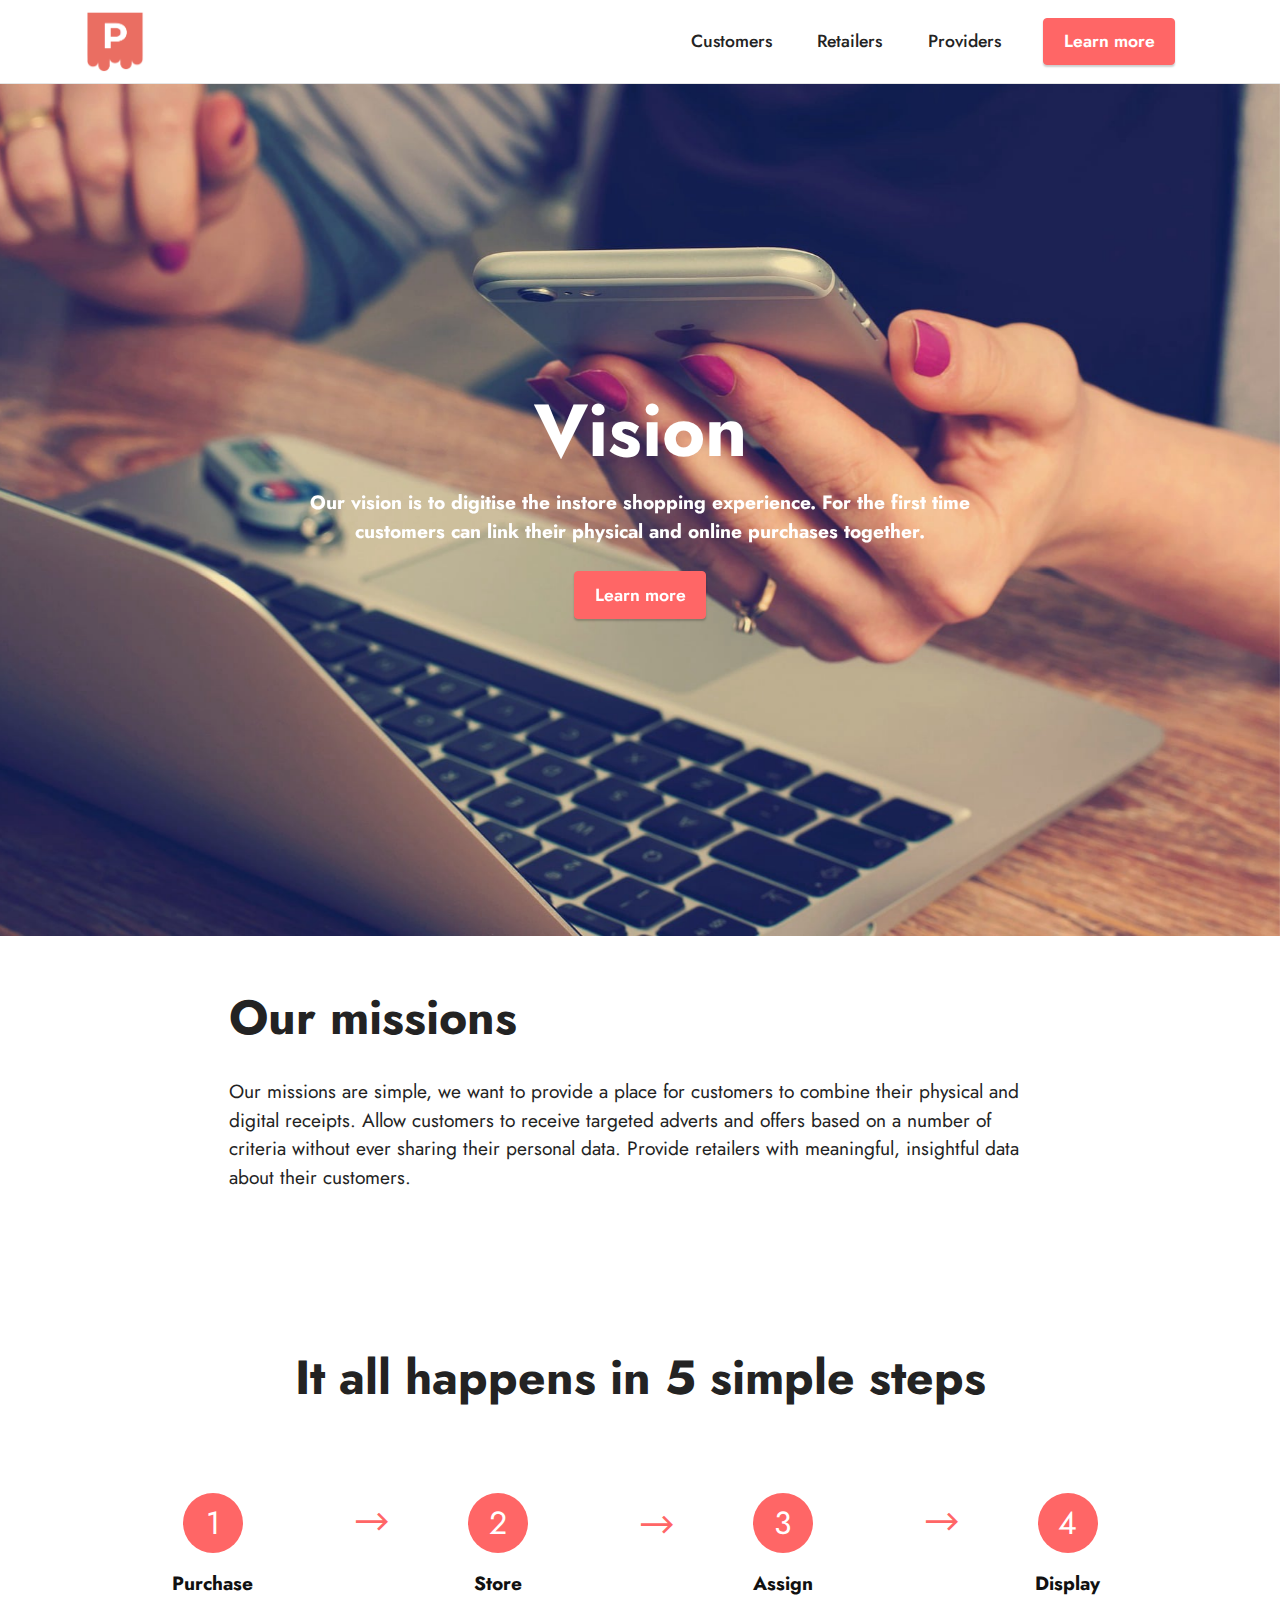
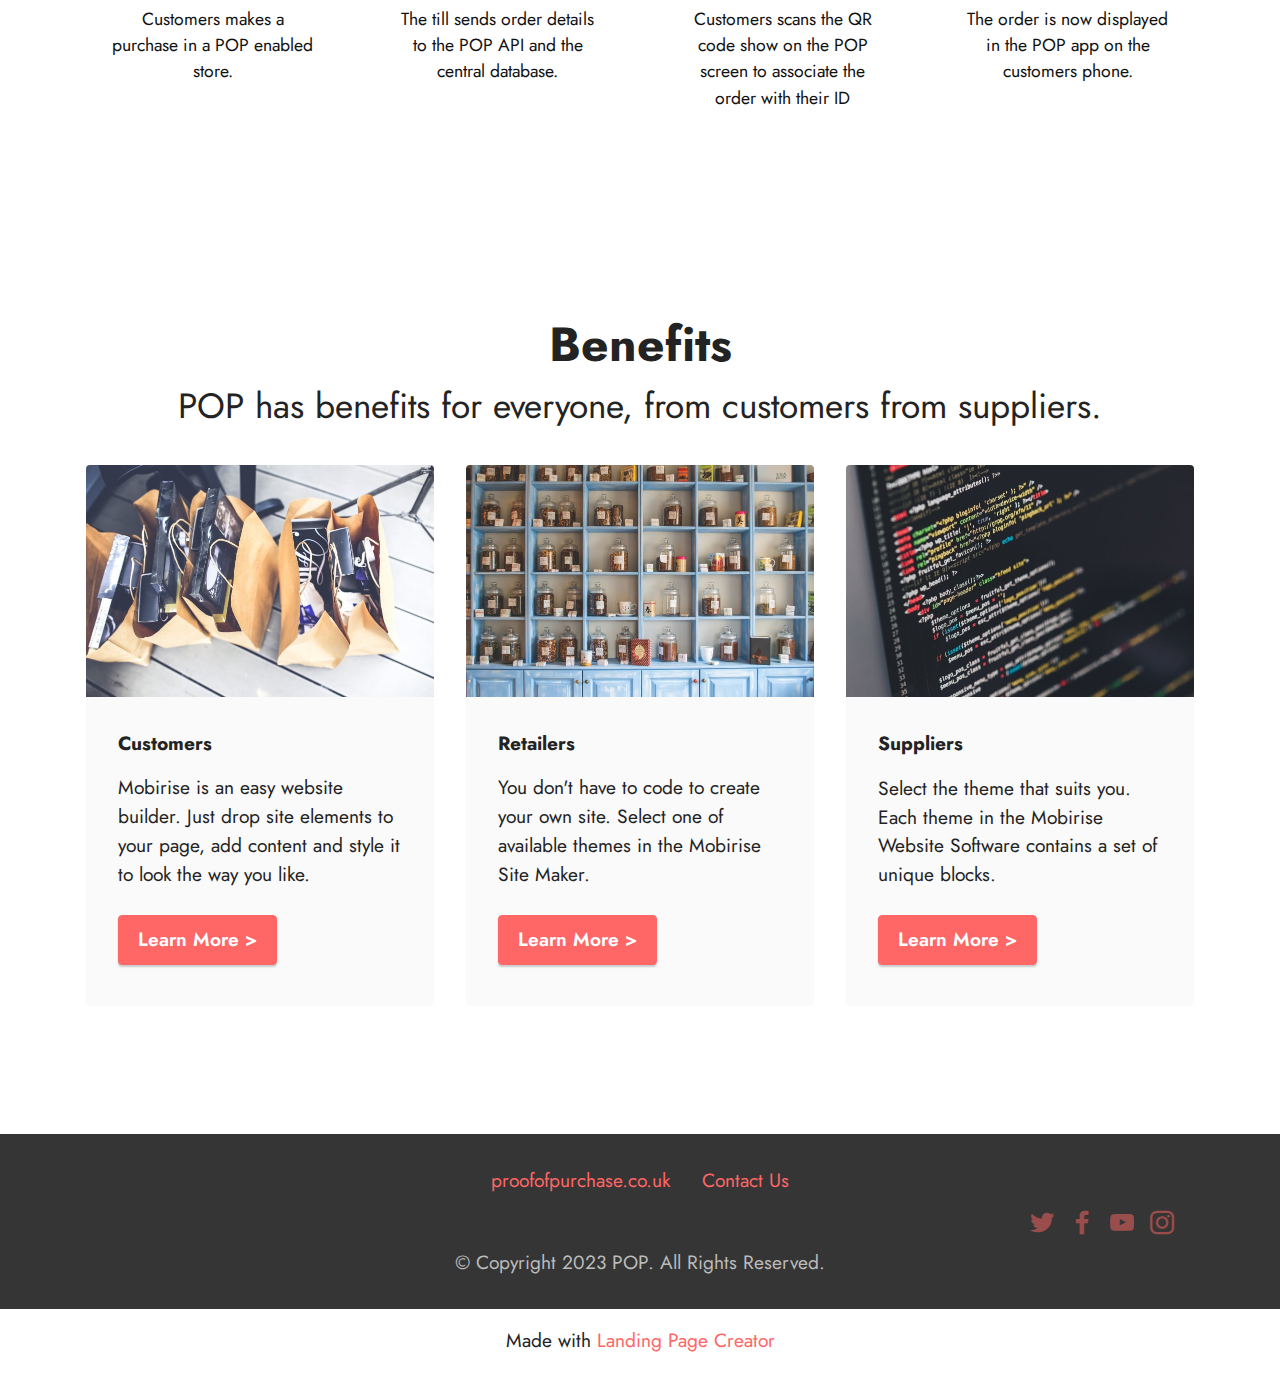
==== commit 85874e1a: "Add files via upload" ====
--- a/index.html
+++ b/index.html
@@ -50,7 +50,7 @@
                 </div>
             </button>
             <div class="collapse navbar-collapse" id="navbarSupportedContent">
-                <ul class="navbar-nav nav-dropdown" data-app-modern-menu="true"><li class="nav-item"><a class="nav-link link text-black display-4" href="https://mobirise.com">Customers</a></li><li class="nav-item"><a class="nav-link link text-black display-4" href="https://mobirise.com">Retailers</a></li><li class="nav-item"><a class="nav-link link text-black display-4" href="https://mobirise.com">Providers</a></li></ul>
+                <ul class="navbar-nav nav-dropdown" data-app-modern-menu="true"><li class="nav-item"><a class="nav-link link text-black display-4" href="/customers.html">Customers</a></li><li class="nav-item"><a class="nav-link link text-black display-4" href="/retailers.html">Retailers</a></li><li class="nav-item"><a class="nav-link link text-black display-4" href="/suppliers.html">Providers</a></li></ul>
                 
                 <div class="navbar-buttons mbr-section-btn"><a class="btn btn-primary display-4" href="about-us.html">Learn more</a></div>
             </div>
@@ -249,7 +249,7 @@
                     
                     
                     
-                <li class="foot-menu-item mbr-fonts-style display-7"><a href="https://mobirise.com/help/" class="text-secondary">Help Center</a></li><li class="foot-menu-item mbr-fonts-style display-7">Contact Us<br></li><li class="foot-menu-item mbr-fonts-style display-7">Contact Us<br></li></ul>
+                <li class="foot-menu-item mbr-fonts-style display-7"><a href="https://proofofpurchase.co.uk" class="text-secondary">proofofpurchase.co.uk</a></li><li class="foot-menu-item mbr-fonts-style display-7"><a href="/contact-us.html" class="text-secondary">Contact Us</a><br></li></ul>
             </div>
             <div class="row social-row">
                 <div class="social-list align-right pb-2">
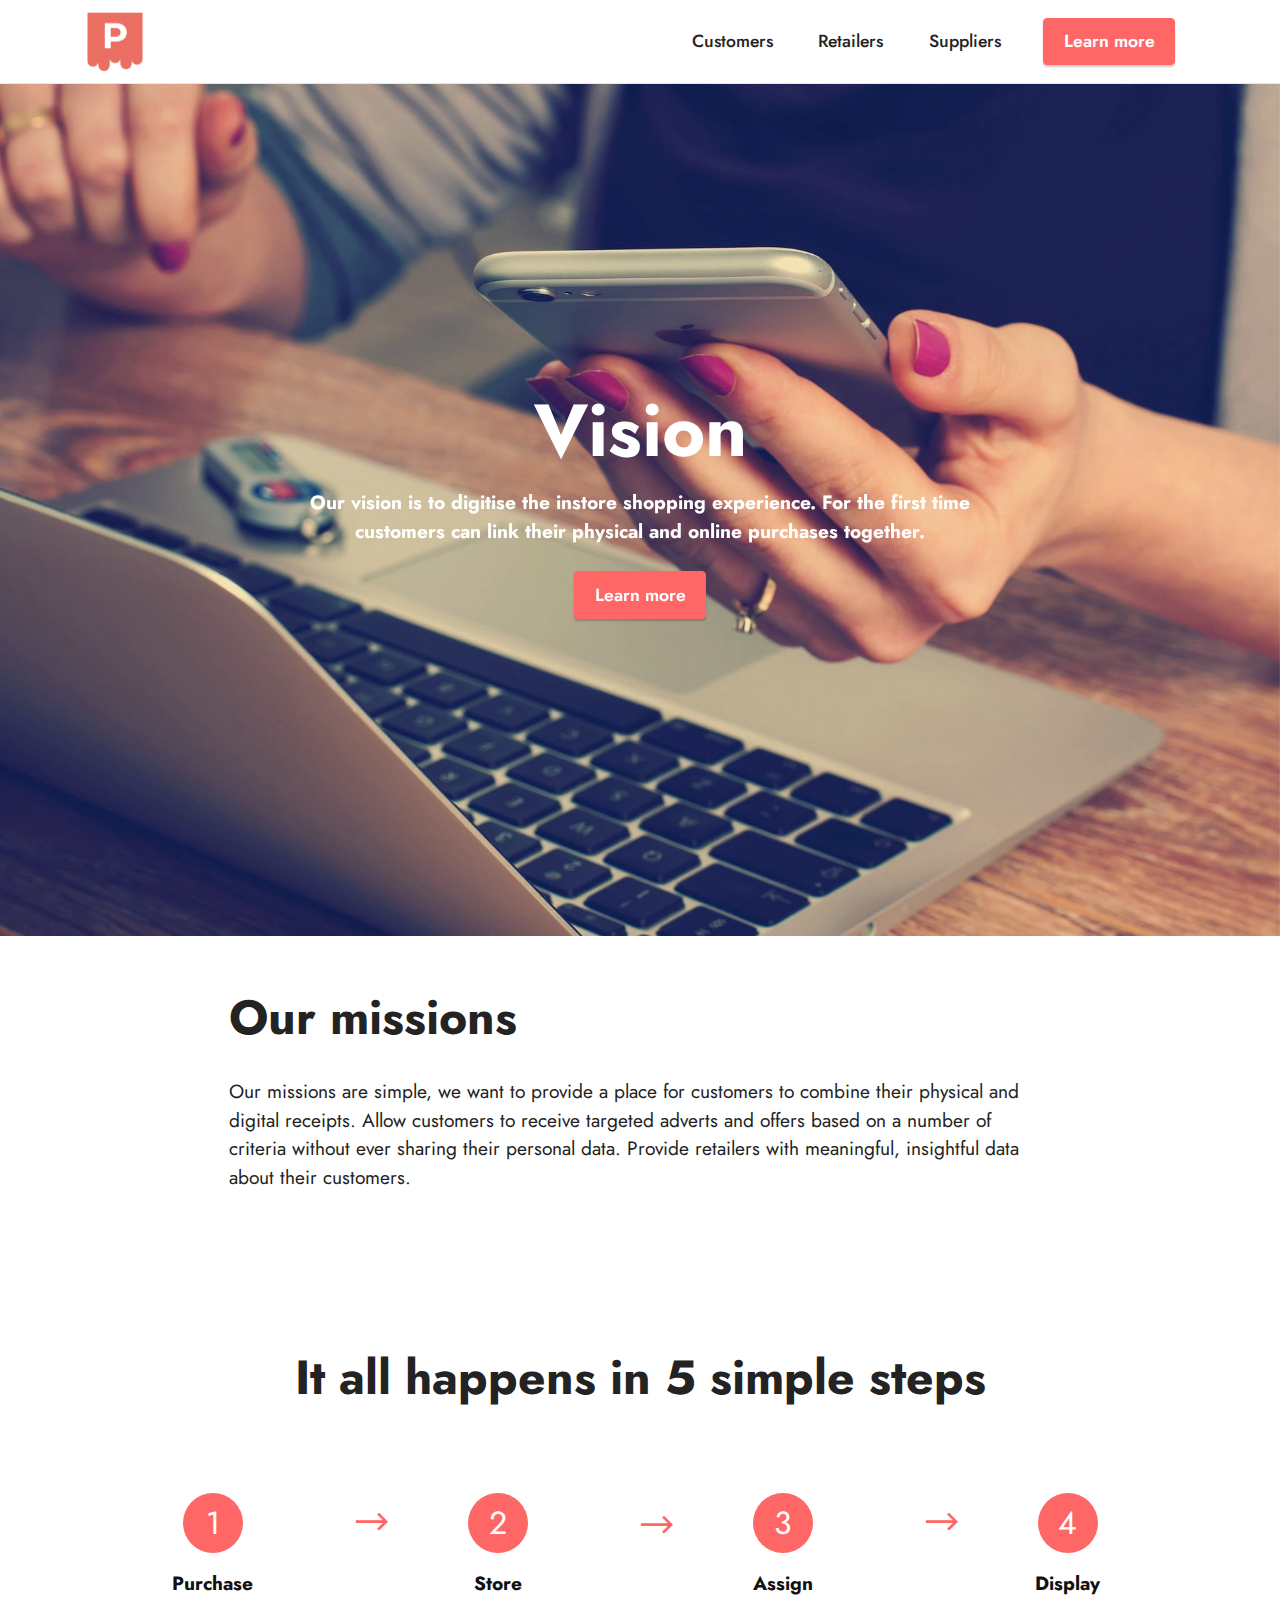
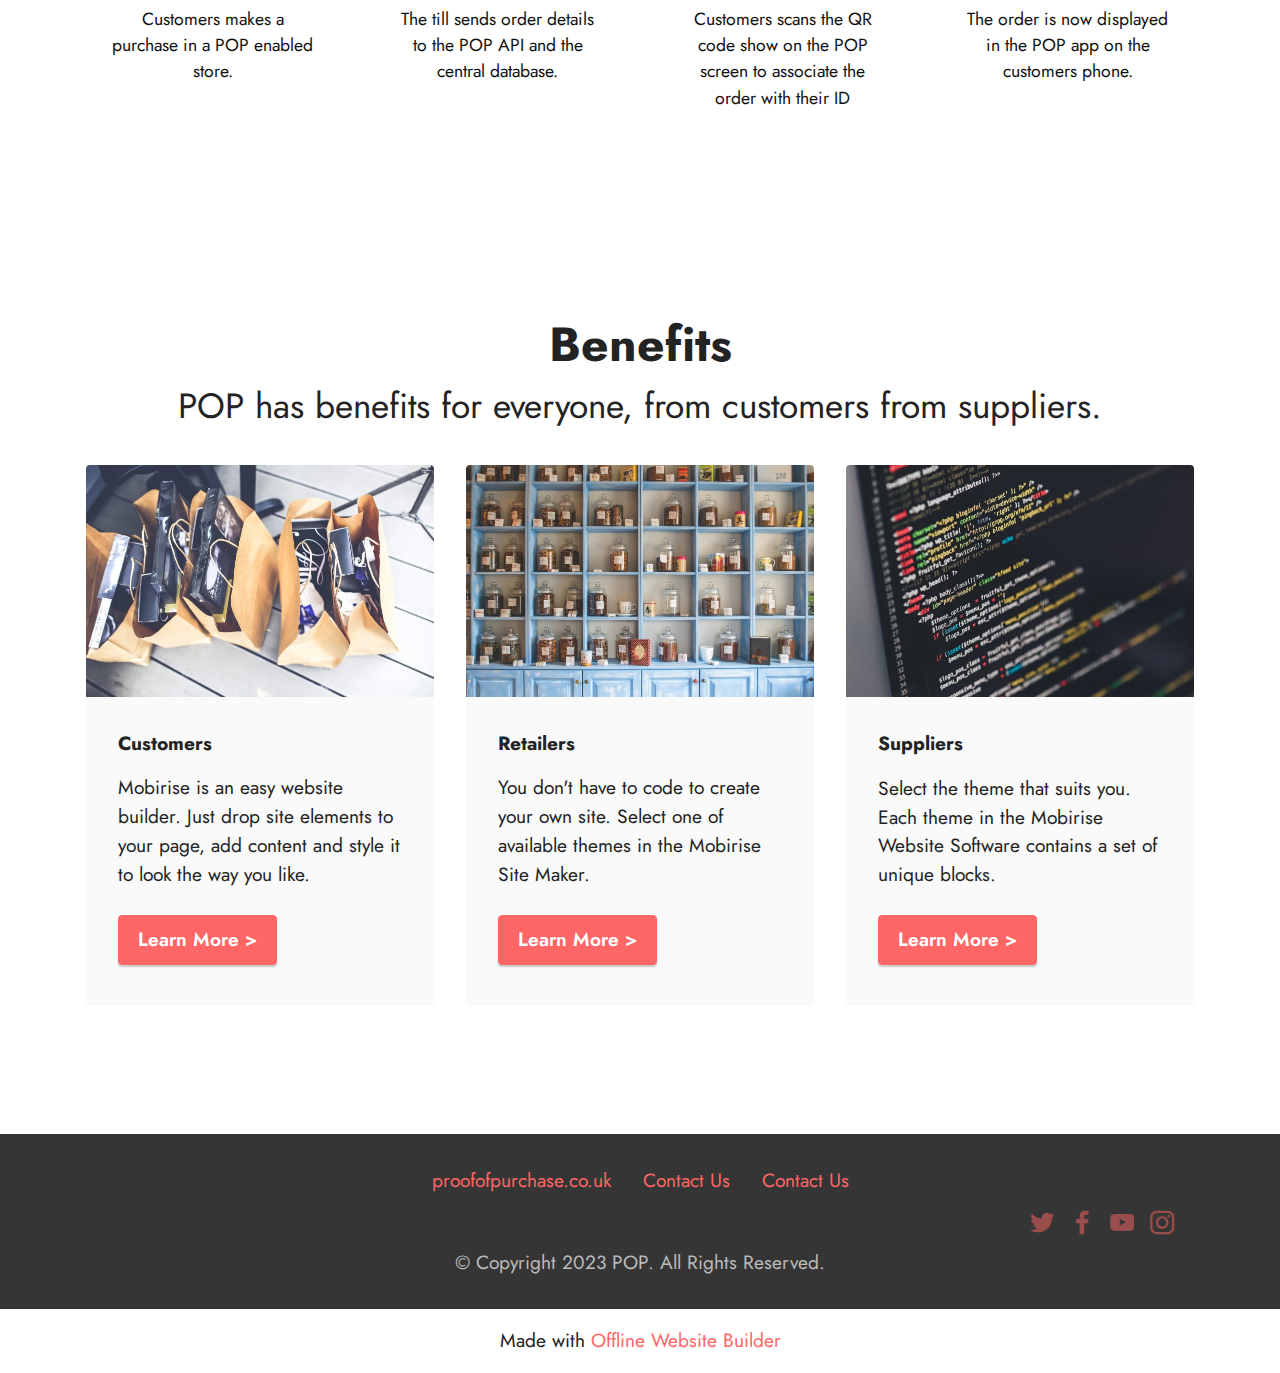
==== commit 754ece83: "update" ====
--- a/index.html
+++ b/index.html
@@ -50,7 +50,7 @@
                 </div>
             </button>
             <div class="collapse navbar-collapse" id="navbarSupportedContent">
-                <ul class="navbar-nav nav-dropdown" data-app-modern-menu="true"><li class="nav-item"><a class="nav-link link text-black display-4" href="/customers.html">Customers</a></li><li class="nav-item"><a class="nav-link link text-black display-4" href="/retailers.html">Retailers</a></li><li class="nav-item"><a class="nav-link link text-black display-4" href="/suppliers.html">Providers</a></li></ul>
+                <ul class="navbar-nav nav-dropdown" data-app-modern-menu="true"><li class="nav-item"><a class="nav-link link text-black text-primary display-4" href="customers.html">Customers</a></li><li class="nav-item"><a class="nav-link link text-black text-primary display-4" href="retailers.html">Retailers</a></li><li class="nav-item"><a class="nav-link link text-black text-primary display-4" href="suppliers.html">Suppliers</a></li></ul>
                 
                 <div class="navbar-buttons mbr-section-btn"><a class="btn btn-primary display-4" href="about-us.html">Learn more</a></div>
             </div>
@@ -249,7 +249,7 @@
                     
                     
                     
-                <li class="foot-menu-item mbr-fonts-style display-7"><a href="https://proofofpurchase.co.uk" class="text-secondary">proofofpurchase.co.uk</a></li><li class="foot-menu-item mbr-fonts-style display-7"><a href="/contact-us.html" class="text-secondary">Contact Us</a><br></li></ul>
+                <li class="foot-menu-item mbr-fonts-style display-7"><a href="https://proofofpurchase.co.uk" class="text-primary" target="_blank">proofofpurchase.co.uk</a></li><li class="foot-menu-item mbr-fonts-style display-7"><a href="contact-us.html" class="text-primary">Contact Us</a><br></li><li class="foot-menu-item mbr-fonts-style display-7"><a href="contact-us.html" class="text-primary">Contact Us</a><br></li></ul>
             </div>
             <div class="row social-row">
                 <div class="social-list align-right pb-2">
@@ -284,7 +284,7 @@
             </div>
         </div>
     </div>
-</section><section class="display-7" style="padding: 0;align-items: center;justify-content: center;flex-wrap: wrap;    align-content: center;display: flex;position: relative;height: 4rem;"><a href="https://mobiri.se/3051494" style="flex: 1 1;height: 4rem;position: absolute;width: 100%;z-index: 1;"><img alt="" style="height: 4rem;" src="[data-uri]"></a><p style="margin: 0;text-align: center;" class="display-7">Made with &#8204;</p><a style="z-index:1" href="https://mobirise.com/builder/landing-page-builder.html">Landing Page Creator</a></section><script src="assets/bootstrap/js/bootstrap.bundle.min.js"></script>  <script src="assets/parallax/jarallax.js"></script>  <script src="assets/smoothscroll/smooth-scroll.js"></script>  <script src="assets/ytplayer/index.js"></script>  <script src="assets/dropdown/js/navbar-dropdown.js"></script>  <script src="assets/theme/js/script.js"></script>  
+</section><section class="display-7" style="padding: 0;align-items: center;justify-content: center;flex-wrap: wrap;    align-content: center;display: flex;position: relative;height: 4rem;"><a href="https://mobiri.se/3051494" style="flex: 1 1;height: 4rem;position: absolute;width: 100%;z-index: 1;"><img alt="" style="height: 4rem;" src="[data-uri]"></a><p style="margin: 0;text-align: center;" class="display-7">Made with &#8204;</p><a style="z-index:1" href="https://mobirise.com/offline-website-builder.html">Offline Website Builder</a></section><script src="assets/bootstrap/js/bootstrap.bundle.min.js"></script>  <script src="assets/parallax/jarallax.js"></script>  <script src="assets/smoothscroll/smooth-scroll.js"></script>  <script src="assets/ytplayer/index.js"></script>  <script src="assets/dropdown/js/navbar-dropdown.js"></script>  <script src="assets/theme/js/script.js"></script>  
   
   
 </body>
--- a/assets/mobirise/css/mbr-additional.css
+++ b/assets/mobirise/css/mbr-additional.css
@@ -1597,7 +1597,7 @@
   }
 }
 .cid-tJZVMwyhIT {
-  background-color: #ffb5b5;
+  background-color: #98dee8;
 }
 .cid-tJZVMwyhIT .mbr-fallback-image.disabled {
   display: none;
@@ -2575,7 +2575,7 @@
   top: 0;
 }
 .cid-tK00rUz5qS .content-wrapper {
-  background: #fafafa;
+  background: #ffb18a;
 }
 @media (max-width: 991px) {
   .cid-tK00rUz5qS .content-wrapper .image-wrapper {
@@ -3160,3 +3160,458 @@
 .cid-s48P1Icc8J .media-container-row .mbr-text {
   color: #bbbbbb;
 }
+.cid-s48OLK6784 {
+  z-index: 1000;
+  width: 100%;
+  position: relative;
+  min-height: 60px;
+}
+.cid-s48OLK6784 nav.navbar {
+  position: fixed;
+}
+.cid-s48OLK6784 .dropdown-item:before {
+  font-family: Moririse2 !important;
+  content: '\e966';
+  display: inline-block;
+  width: 0;
+  position: absolute;
+  left: 1rem;
+  top: 0.5rem;
+  margin-right: 0.5rem;
+  line-height: 1;
+  font-size: inherit;
+  vertical-align: middle;
+  text-align: center;
+  overflow: hidden;
+  transform: scale(0, 1);
+  transition: all 0.25s ease-in-out;
+}
+.cid-s48OLK6784 .dropdown-menu {
+  padding: 0;
+}
+.cid-s48OLK6784 .dropdown-item {
+  border-bottom: 1px solid #e6e6e6;
+}
+.cid-s48OLK6784 .dropdown-item:hover,
+.cid-s48OLK6784 .dropdown-item:focus {
+  background: #ff6666 !important;
+  color: white !important;
+}
+.cid-s48OLK6784 .nav-dropdown .link {
+  padding: 0 0.3em !important;
+  margin: .667em 1em !important;
+}
+.cid-s48OLK6784 .nav-dropdown .link.dropdown-toggle::after {
+  margin-left: 0.5rem;
+  margin-top: 0.2rem;
+}
+.cid-s48OLK6784 .nav-link {
+  position: relative;
+}
+.cid-s48OLK6784 .container {
+  display: flex;
+  margin: auto;
+}
+.cid-s48OLK6784 .iconfont-wrapper {
+  color: #000000 !important;
+  font-size: 1.5rem;
+  padding-right: .5rem;
+}
+.cid-s48OLK6784 .navbar-caption {
+  padding-right: 4rem;
+}
+.cid-s48OLK6784 .dropdown-menu,
+.cid-s48OLK6784 .navbar.opened {
+  background: #ffffff !important;
+}
+.cid-s48OLK6784 .nav-item:focus,
+.cid-s48OLK6784 .nav-link:focus {
+  outline: none;
+}
+.cid-s48OLK6784 .dropdown .dropdown-menu .dropdown-item {
+  width: auto;
+  transition: all 0.25s ease-in-out;
+}
+.cid-s48OLK6784 .dropdown .dropdown-menu .dropdown-item::after {
+  right: 0.5rem;
+}
+.cid-s48OLK6784 .dropdown .dropdown-menu .dropdown-item .mbr-iconfont {
+  margin-left: -1.8rem;
+  padding-right: 1rem;
+  font-size: inherit;
+}
+.cid-s48OLK6784 .dropdown .dropdown-menu .dropdown-item .mbr-iconfont:before {
+  display: inline-block;
+  transform: scale(1, 1);
+  transition: all 0.25s ease-in-out;
+}
+.cid-s48OLK6784 .collapsed .dropdown-menu .dropdown-item:before {
+  display: none;
+}
+.cid-s48OLK6784 .collapsed .dropdown .dropdown-menu .dropdown-item {
+  padding: 0.235em 1.5em 0.235em 1.5em !important;
+  transition: none;
+  margin: 0 !important;
+}
+.cid-s48OLK6784 .navbar {
+  min-height: 77px;
+  transition: all .3s;
+  border-bottom: 1px solid transparent;
+  background: #ffffff;
+}
+.cid-s48OLK6784 .navbar:not(.navbar-short) {
+  border-bottom: 1px solid #e6e6e6;
+}
+.cid-s48OLK6784 .navbar.opened {
+  transition: all .3s;
+}
+.cid-s48OLK6784 .navbar .dropdown-item {
+  padding: .5rem 1.8rem;
+}
+.cid-s48OLK6784 .navbar .navbar-logo img {
+  width: auto;
+}
+.cid-s48OLK6784 .navbar .navbar-collapse {
+  justify-content: flex-end;
+  z-index: 1;
+}
+.cid-s48OLK6784 .navbar.collapsed .nav-item .nav-link::before {
+  display: none;
+}
+.cid-s48OLK6784 .navbar.collapsed.opened .dropdown-menu {
+  top: 0;
+}
+@media (min-width: 992px) {
+  .cid-s48OLK6784 .navbar.collapsed.opened:not(.navbar-short) .navbar-collapse {
+    max-height: calc(98.5vh - 3.8rem);
+  }
+}
+.cid-s48OLK6784 .navbar.collapsed .dropdown-menu .dropdown-submenu {
+  left: 0 !important;
+}
+.cid-s48OLK6784 .navbar.collapsed .dropdown-menu .dropdown-item:after {
+  right: auto;
+}
+.cid-s48OLK6784 .navbar.collapsed .dropdown-menu .dropdown-toggle[data-toggle="dropdown-submenu"]:after {
+  margin-left: 0.5rem;
+  margin-top: 0.2rem;
+  border-top: 0.35em solid;
+  border-right: 0.35em solid transparent;
+  border-left: 0.35em solid transparent;
+  border-bottom: 0;
+  top: 55%;
+}
+.cid-s48OLK6784 .navbar.collapsed ul.navbar-nav li {
+  margin: auto;
+}
+.cid-s48OLK6784 .navbar.collapsed .dropdown-menu .dropdown-item {
+  padding: .25rem 1.5rem;
+  text-align: center;
+}
+.cid-s48OLK6784 .navbar.collapsed .icons-menu {
+  padding-left: 0;
+  padding-right: 0;
+  padding-top: .5rem;
+  padding-bottom: .5rem;
+}
+@media (max-width: 991px) {
+  .cid-s48OLK6784 .navbar .nav-item .nav-link::before {
+    display: none;
+  }
+  .cid-s48OLK6784 .navbar.opened .dropdown-menu {
+    top: 0;
+  }
+  .cid-s48OLK6784 .navbar .dropdown-menu .dropdown-submenu {
+    left: 0 !important;
+  }
+  .cid-s48OLK6784 .navbar .dropdown-menu .dropdown-item:after {
+    right: auto;
+  }
+  .cid-s48OLK6784 .navbar .dropdown-menu .dropdown-toggle[data-toggle="dropdown-submenu"]:after {
+    margin-left: 0.5rem;
+    margin-top: 0.2rem;
+    border-top: 0.35em solid;
+    border-right: 0.35em solid transparent;
+    border-left: 0.35em solid transparent;
+    border-bottom: 0;
+    top: 55%;
+  }
+  .cid-s48OLK6784 .navbar .navbar-logo img {
+    height: 3.8rem !important;
+  }
+  .cid-s48OLK6784 .navbar ul.navbar-nav li {
+    margin: auto;
+  }
+  .cid-s48OLK6784 .navbar .dropdown-menu .dropdown-item {
+    padding: .25rem 1.5rem !important;
+    text-align: center;
+  }
+  .cid-s48OLK6784 .navbar .navbar-brand {
+    flex-shrink: initial;
+    flex-basis: auto;
+    word-break: break-word;
+    padding-right: 2rem;
+  }
+  .cid-s48OLK6784 .navbar .navbar-toggler {
+    flex-basis: auto;
+  }
+  .cid-s48OLK6784 .navbar .icons-menu {
+    padding-left: 0;
+    padding-top: .5rem;
+    padding-bottom: .5rem;
+  }
+}
+.cid-s48OLK6784 .navbar.navbar-short {
+  min-height: 60px;
+}
+.cid-s48OLK6784 .navbar.navbar-short .navbar-logo img {
+  height: 3rem !important;
+}
+.cid-s48OLK6784 .navbar.navbar-short .navbar-brand {
+  padding: 0;
+}
+.cid-s48OLK6784 .navbar-brand {
+  flex-shrink: 0;
+  align-items: center;
+  margin-right: 0;
+  padding: 0;
+  transition: all .3s;
+  word-break: break-word;
+  z-index: 1;
+}
+.cid-s48OLK6784 .navbar-brand .navbar-caption {
+  line-height: inherit !important;
+}
+.cid-s48OLK6784 .navbar-brand .navbar-logo a {
+  outline: none;
+}
+.cid-s48OLK6784 .dropdown-item.active,
+.cid-s48OLK6784 .dropdown-item:active {
+  background-color: transparent;
+}
+.cid-s48OLK6784 .navbar-expand-lg .navbar-nav .nav-link {
+  padding: 0;
+}
+.cid-s48OLK6784 .nav-dropdown .link.dropdown-toggle {
+  margin-right: 1.667em;
+}
+.cid-s48OLK6784 .nav-dropdown .link.dropdown-toggle[aria-expanded="true"] {
+  margin-right: 0;
+  padding: 0.667em 1.667em;
+}
+.cid-s48OLK6784 .navbar.navbar-expand-lg .dropdown .dropdown-menu {
+  background: #ffffff;
+}
+.cid-s48OLK6784 .navbar.navbar-expand-lg .dropdown .dropdown-menu .dropdown-submenu {
+  margin: 0;
+  left: 100%;
+}
+.cid-s48OLK6784 .navbar .dropdown.open > .dropdown-menu {
+  display: block;
+}
+.cid-s48OLK6784 ul.navbar-nav {
+  flex-wrap: wrap;
+}
+.cid-s48OLK6784 .navbar-buttons {
+  text-align: center;
+  min-width: 170px;
+}
+.cid-s48OLK6784 button.navbar-toggler {
+  outline: none;
+  width: 31px;
+  height: 20px;
+  cursor: pointer;
+  transition: all .2s;
+  position: relative;
+  align-self: center;
+}
+.cid-s48OLK6784 button.navbar-toggler .hamburger span {
+  position: absolute;
+  right: 0;
+  width: 30px;
+  height: 2px;
+  border-right: 5px;
+  background-color: currentColor;
+}
+.cid-s48OLK6784 button.navbar-toggler .hamburger span:nth-child(1) {
+  top: 0;
+  transition: all .2s;
+}
+.cid-s48OLK6784 button.navbar-toggler .hamburger span:nth-child(2) {
+  top: 8px;
+  transition: all .15s;
+}
+.cid-s48OLK6784 button.navbar-toggler .hamburger span:nth-child(3) {
+  top: 8px;
+  transition: all .15s;
+}
+.cid-s48OLK6784 button.navbar-toggler .hamburger span:nth-child(4) {
+  top: 16px;
+  transition: all .2s;
+}
+.cid-s48OLK6784 nav.opened .hamburger span:nth-child(1) {
+  top: 8px;
+  width: 0;
+  opacity: 0;
+  right: 50%;
+  transition: all .2s;
+}
+.cid-s48OLK6784 nav.opened .hamburger span:nth-child(2) {
+  transform: rotate(45deg);
+  transition: all .25s;
+}
+.cid-s48OLK6784 nav.opened .hamburger span:nth-child(3) {
+  transform: rotate(-45deg);
+  transition: all .25s;
+}
+.cid-s48OLK6784 nav.opened .hamburger span:nth-child(4) {
+  top: 8px;
+  width: 0;
+  opacity: 0;
+  right: 50%;
+  transition: all .2s;
+}
+.cid-s48OLK6784 .navbar-dropdown {
+  padding: .5rem 1rem;
+  position: fixed;
+}
+.cid-s48OLK6784 a.nav-link {
+  display: flex;
+  align-items: center;
+  justify-content: center;
+}
+.cid-s48OLK6784 .icons-menu {
+  flex-wrap: nowrap;
+  display: flex;
+  justify-content: center;
+  padding-left: 1rem;
+  padding-right: 1rem;
+  padding-top: 0.3rem;
+  text-align: center;
+}
+@media screen and (-ms-high-contrast: active), (-ms-high-contrast: none) {
+  .cid-s48OLK6784 .navbar {
+    height: 77px;
+  }
+  .cid-s48OLK6784 .navbar.opened {
+    height: auto;
+  }
+  .cid-s48OLK6784 .nav-item .nav-link:hover::before {
+    width: 175%;
+    max-width: calc(100% + 2rem);
+    left: -1rem;
+  }
+}
+.cid-tKgARSO0KY {
+  padding-top: 6rem;
+  padding-bottom: 6rem;
+  background-color: #ffffff;
+}
+.cid-tKgARSO0KY .mbr-fallback-image.disabled {
+  display: none;
+}
+.cid-tKgARSO0KY .mbr-fallback-image {
+  display: block;
+  background-size: cover;
+  background-position: center center;
+  width: 100%;
+  height: 100%;
+  position: absolute;
+  top: 0;
+}
+.cid-tKgARSO0KY .mbr-iconfont {
+  font-size: 1.4rem !important;
+  font-family: 'Moririse2' !important;
+  color: #ff6666;
+  margin-left: 1rem;
+}
+.cid-tKgARSO0KY .panel-group {
+  border: none;
+}
+.cid-tKgARSO0KY .panel-title {
+  display: flex;
+  align-items: center;
+  justify-content: space-between;
+}
+.cid-tKgARSO0KY .panel-body,
+.cid-tKgARSO0KY .card-header {
+  padding: 1rem 0;
+}
+.cid-tKgARSO0KY .panel-title-edit {
+  color: #000000;
+}
+.cid-tKgARSO0KY .card .card-header {
+  background-color: transparent;
+  margin-bottom: 0;
+}
+.cid-s48P1Icc8J {
+  padding-top: 2rem;
+  padding-bottom: 2rem;
+  background-color: #353535;
+}
+.cid-s48P1Icc8J .row-links {
+  width: 100%;
+  justify-content: center;
+}
+.cid-s48P1Icc8J .social-row {
+  width: 100%;
+  justify-content: center;
+}
+.cid-s48P1Icc8J .media-container-row {
+  flex-direction: column;
+  justify-content: center;
+  align-items: center;
+}
+.cid-s48P1Icc8J .media-container-row .foot-menu {
+  list-style: none;
+  display: flex;
+  justify-content: center;
+  flex-wrap: wrap;
+  padding: 0;
+  margin-bottom: 0;
+}
+.cid-s48P1Icc8J .media-container-row .foot-menu li {
+  padding: 0 1rem 1rem 1rem;
+}
+.cid-s48P1Icc8J .media-container-row .foot-menu li p {
+  margin: 0;
+}
+.cid-s48P1Icc8J .media-container-row .social-list {
+  padding-left: 0;
+  margin-bottom: 0;
+  list-style: none;
+  display: flex;
+  flex-wrap: wrap;
+  justify-content: flex-end;
+}
+.cid-s48P1Icc8J .media-container-row .social-list .mbr-iconfont-social {
+  font-size: 1.5rem;
+  color: #ffffff;
+}
+.cid-s48P1Icc8J .media-container-row .social-list .soc-item {
+  margin: 0 .5rem;
+}
+.cid-s48P1Icc8J .media-container-row .social-list a {
+  margin: 0;
+  opacity: .5;
+  transition: .2s linear;
+}
+.cid-s48P1Icc8J .media-container-row .social-list a:hover {
+  opacity: 1;
+}
+@media (max-width: 767px) {
+  .cid-s48P1Icc8J .media-container-row .social-list {
+    -webkit-justify-content: center;
+    justify-content: center;
+  }
+}
+.cid-s48P1Icc8J .media-container-row .row-copirayt {
+  word-break: break-word;
+  width: 100%;
+}
+.cid-s48P1Icc8J .media-container-row .row-copirayt p {
+  width: 100%;
+}
+.cid-s48P1Icc8J .media-container-row .mbr-text {
+  color: #bbbbbb;
+}
--- a/assets/mobirise/css/mbr-additional.css
+++ b/assets/mobirise/css/mbr-additional.css
@@ -1597,7 +1597,7 @@
   }
 }
 .cid-tJZVMwyhIT {
-  background-color: #ffb5b5;
+  background-color: #98dee8;
 }
 .cid-tJZVMwyhIT .mbr-fallback-image.disabled {
   display: none;
@@ -2575,7 +2575,7 @@
   top: 0;
 }
 .cid-tK00rUz5qS .content-wrapper {
-  background: #fafafa;
+  background: #ffb18a;
 }
 @media (max-width: 991px) {
   .cid-tK00rUz5qS .content-wrapper .image-wrapper {
@@ -3160,3 +3160,458 @@
 .cid-s48P1Icc8J .media-container-row .mbr-text {
   color: #bbbbbb;
 }
+.cid-s48OLK6784 {
+  z-index: 1000;
+  width: 100%;
+  position: relative;
+  min-height: 60px;
+}
+.cid-s48OLK6784 nav.navbar {
+  position: fixed;
+}
+.cid-s48OLK6784 .dropdown-item:before {
+  font-family: Moririse2 !important;
+  content: '\e966';
+  display: inline-block;
+  width: 0;
+  position: absolute;
+  left: 1rem;
+  top: 0.5rem;
+  margin-right: 0.5rem;
+  line-height: 1;
+  font-size: inherit;
+  vertical-align: middle;
+  text-align: center;
+  overflow: hidden;
+  transform: scale(0, 1);
+  transition: all 0.25s ease-in-out;
+}
+.cid-s48OLK6784 .dropdown-menu {
+  padding: 0;
+}
+.cid-s48OLK6784 .dropdown-item {
+  border-bottom: 1px solid #e6e6e6;
+}
+.cid-s48OLK6784 .dropdown-item:hover,
+.cid-s48OLK6784 .dropdown-item:focus {
+  background: #ff6666 !important;
+  color: white !important;
+}
+.cid-s48OLK6784 .nav-dropdown .link {
+  padding: 0 0.3em !important;
+  margin: .667em 1em !important;
+}
+.cid-s48OLK6784 .nav-dropdown .link.dropdown-toggle::after {
+  margin-left: 0.5rem;
+  margin-top: 0.2rem;
+}
+.cid-s48OLK6784 .nav-link {
+  position: relative;
+}
+.cid-s48OLK6784 .container {
+  display: flex;
+  margin: auto;
+}
+.cid-s48OLK6784 .iconfont-wrapper {
+  color: #000000 !important;
+  font-size: 1.5rem;
+  padding-right: .5rem;
+}
+.cid-s48OLK6784 .navbar-caption {
+  padding-right: 4rem;
+}
+.cid-s48OLK6784 .dropdown-menu,
+.cid-s48OLK6784 .navbar.opened {
+  background: #ffffff !important;
+}
+.cid-s48OLK6784 .nav-item:focus,
+.cid-s48OLK6784 .nav-link:focus {
+  outline: none;
+}
+.cid-s48OLK6784 .dropdown .dropdown-menu .dropdown-item {
+  width: auto;
+  transition: all 0.25s ease-in-out;
+}
+.cid-s48OLK6784 .dropdown .dropdown-menu .dropdown-item::after {
+  right: 0.5rem;
+}
+.cid-s48OLK6784 .dropdown .dropdown-menu .dropdown-item .mbr-iconfont {
+  margin-left: -1.8rem;
+  padding-right: 1rem;
+  font-size: inherit;
+}
+.cid-s48OLK6784 .dropdown .dropdown-menu .dropdown-item .mbr-iconfont:before {
+  display: inline-block;
+  transform: scale(1, 1);
+  transition: all 0.25s ease-in-out;
+}
+.cid-s48OLK6784 .collapsed .dropdown-menu .dropdown-item:before {
+  display: none;
+}
+.cid-s48OLK6784 .collapsed .dropdown .dropdown-menu .dropdown-item {
+  padding: 0.235em 1.5em 0.235em 1.5em !important;
+  transition: none;
+  margin: 0 !important;
+}
+.cid-s48OLK6784 .navbar {
+  min-height: 77px;
+  transition: all .3s;
+  border-bottom: 1px solid transparent;
+  background: #ffffff;
+}
+.cid-s48OLK6784 .navbar:not(.navbar-short) {
+  border-bottom: 1px solid #e6e6e6;
+}
+.cid-s48OLK6784 .navbar.opened {
+  transition: all .3s;
+}
+.cid-s48OLK6784 .navbar .dropdown-item {
+  padding: .5rem 1.8rem;
+}
+.cid-s48OLK6784 .navbar .navbar-logo img {
+  width: auto;
+}
+.cid-s48OLK6784 .navbar .navbar-collapse {
+  justify-content: flex-end;
+  z-index: 1;
+}
+.cid-s48OLK6784 .navbar.collapsed .nav-item .nav-link::before {
+  display: none;
+}
+.cid-s48OLK6784 .navbar.collapsed.opened .dropdown-menu {
+  top: 0;
+}
+@media (min-width: 992px) {
+  .cid-s48OLK6784 .navbar.collapsed.opened:not(.navbar-short) .navbar-collapse {
+    max-height: calc(98.5vh - 3.8rem);
+  }
+}
+.cid-s48OLK6784 .navbar.collapsed .dropdown-menu .dropdown-submenu {
+  left: 0 !important;
+}
+.cid-s48OLK6784 .navbar.collapsed .dropdown-menu .dropdown-item:after {
+  right: auto;
+}
+.cid-s48OLK6784 .navbar.collapsed .dropdown-menu .dropdown-toggle[data-toggle="dropdown-submenu"]:after {
+  margin-left: 0.5rem;
+  margin-top: 0.2rem;
+  border-top: 0.35em solid;
+  border-right: 0.35em solid transparent;
+  border-left: 0.35em solid transparent;
+  border-bottom: 0;
+  top: 55%;
+}
+.cid-s48OLK6784 .navbar.collapsed ul.navbar-nav li {
+  margin: auto;
+}
+.cid-s48OLK6784 .navbar.collapsed .dropdown-menu .dropdown-item {
+  padding: .25rem 1.5rem;
+  text-align: center;
+}
+.cid-s48OLK6784 .navbar.collapsed .icons-menu {
+  padding-left: 0;
+  padding-right: 0;
+  padding-top: .5rem;
+  padding-bottom: .5rem;
+}
+@media (max-width: 991px) {
+  .cid-s48OLK6784 .navbar .nav-item .nav-link::before {
+    display: none;
+  }
+  .cid-s48OLK6784 .navbar.opened .dropdown-menu {
+    top: 0;
+  }
+  .cid-s48OLK6784 .navbar .dropdown-menu .dropdown-submenu {
+    left: 0 !important;
+  }
+  .cid-s48OLK6784 .navbar .dropdown-menu .dropdown-item:after {
+    right: auto;
+  }
+  .cid-s48OLK6784 .navbar .dropdown-menu .dropdown-toggle[data-toggle="dropdown-submenu"]:after {
+    margin-left: 0.5rem;
+    margin-top: 0.2rem;
+    border-top: 0.35em solid;
+    border-right: 0.35em solid transparent;
+    border-left: 0.35em solid transparent;
+    border-bottom: 0;
+    top: 55%;
+  }
+  .cid-s48OLK6784 .navbar .navbar-logo img {
+    height: 3.8rem !important;
+  }
+  .cid-s48OLK6784 .navbar ul.navbar-nav li {
+    margin: auto;
+  }
+  .cid-s48OLK6784 .navbar .dropdown-menu .dropdown-item {
+    padding: .25rem 1.5rem !important;
+    text-align: center;
+  }
+  .cid-s48OLK6784 .navbar .navbar-brand {
+    flex-shrink: initial;
+    flex-basis: auto;
+    word-break: break-word;
+    padding-right: 2rem;
+  }
+  .cid-s48OLK6784 .navbar .navbar-toggler {
+    flex-basis: auto;
+  }
+  .cid-s48OLK6784 .navbar .icons-menu {
+    padding-left: 0;
+    padding-top: .5rem;
+    padding-bottom: .5rem;
+  }
+}
+.cid-s48OLK6784 .navbar.navbar-short {
+  min-height: 60px;
+}
+.cid-s48OLK6784 .navbar.navbar-short .navbar-logo img {
+  height: 3rem !important;
+}
+.cid-s48OLK6784 .navbar.navbar-short .navbar-brand {
+  padding: 0;
+}
+.cid-s48OLK6784 .navbar-brand {
+  flex-shrink: 0;
+  align-items: center;
+  margin-right: 0;
+  padding: 0;
+  transition: all .3s;
+  word-break: break-word;
+  z-index: 1;
+}
+.cid-s48OLK6784 .navbar-brand .navbar-caption {
+  line-height: inherit !important;
+}
+.cid-s48OLK6784 .navbar-brand .navbar-logo a {
+  outline: none;
+}
+.cid-s48OLK6784 .dropdown-item.active,
+.cid-s48OLK6784 .dropdown-item:active {
+  background-color: transparent;
+}
+.cid-s48OLK6784 .navbar-expand-lg .navbar-nav .nav-link {
+  padding: 0;
+}
+.cid-s48OLK6784 .nav-dropdown .link.dropdown-toggle {
+  margin-right: 1.667em;
+}
+.cid-s48OLK6784 .nav-dropdown .link.dropdown-toggle[aria-expanded="true"] {
+  margin-right: 0;
+  padding: 0.667em 1.667em;
+}
+.cid-s48OLK6784 .navbar.navbar-expand-lg .dropdown .dropdown-menu {
+  background: #ffffff;
+}
+.cid-s48OLK6784 .navbar.navbar-expand-lg .dropdown .dropdown-menu .dropdown-submenu {
+  margin: 0;
+  left: 100%;
+}
+.cid-s48OLK6784 .navbar .dropdown.open > .dropdown-menu {
+  display: block;
+}
+.cid-s48OLK6784 ul.navbar-nav {
+  flex-wrap: wrap;
+}
+.cid-s48OLK6784 .navbar-buttons {
+  text-align: center;
+  min-width: 170px;
+}
+.cid-s48OLK6784 button.navbar-toggler {
+  outline: none;
+  width: 31px;
+  height: 20px;
+  cursor: pointer;
+  transition: all .2s;
+  position: relative;
+  align-self: center;
+}
+.cid-s48OLK6784 button.navbar-toggler .hamburger span {
+  position: absolute;
+  right: 0;
+  width: 30px;
+  height: 2px;
+  border-right: 5px;
+  background-color: currentColor;
+}
+.cid-s48OLK6784 button.navbar-toggler .hamburger span:nth-child(1) {
+  top: 0;
+  transition: all .2s;
+}
+.cid-s48OLK6784 button.navbar-toggler .hamburger span:nth-child(2) {
+  top: 8px;
+  transition: all .15s;
+}
+.cid-s48OLK6784 button.navbar-toggler .hamburger span:nth-child(3) {
+  top: 8px;
+  transition: all .15s;
+}
+.cid-s48OLK6784 button.navbar-toggler .hamburger span:nth-child(4) {
+  top: 16px;
+  transition: all .2s;
+}
+.cid-s48OLK6784 nav.opened .hamburger span:nth-child(1) {
+  top: 8px;
+  width: 0;
+  opacity: 0;
+  right: 50%;
+  transition: all .2s;
+}
+.cid-s48OLK6784 nav.opened .hamburger span:nth-child(2) {
+  transform: rotate(45deg);
+  transition: all .25s;
+}
+.cid-s48OLK6784 nav.opened .hamburger span:nth-child(3) {
+  transform: rotate(-45deg);
+  transition: all .25s;
+}
+.cid-s48OLK6784 nav.opened .hamburger span:nth-child(4) {
+  top: 8px;
+  width: 0;
+  opacity: 0;
+  right: 50%;
+  transition: all .2s;
+}
+.cid-s48OLK6784 .navbar-dropdown {
+  padding: .5rem 1rem;
+  position: fixed;
+}
+.cid-s48OLK6784 a.nav-link {
+  display: flex;
+  align-items: center;
+  justify-content: center;
+}
+.cid-s48OLK6784 .icons-menu {
+  flex-wrap: nowrap;
+  display: flex;
+  justify-content: center;
+  padding-left: 1rem;
+  padding-right: 1rem;
+  padding-top: 0.3rem;
+  text-align: center;
+}
+@media screen and (-ms-high-contrast: active), (-ms-high-contrast: none) {
+  .cid-s48OLK6784 .navbar {
+    height: 77px;
+  }
+  .cid-s48OLK6784 .navbar.opened {
+    height: auto;
+  }
+  .cid-s48OLK6784 .nav-item .nav-link:hover::before {
+    width: 175%;
+    max-width: calc(100% + 2rem);
+    left: -1rem;
+  }
+}
+.cid-tKgARSO0KY {
+  padding-top: 6rem;
+  padding-bottom: 6rem;
+  background-color: #ffffff;
+}
+.cid-tKgARSO0KY .mbr-fallback-image.disabled {
+  display: none;
+}
+.cid-tKgARSO0KY .mbr-fallback-image {
+  display: block;
+  background-size: cover;
+  background-position: center center;
+  width: 100%;
+  height: 100%;
+  position: absolute;
+  top: 0;
+}
+.cid-tKgARSO0KY .mbr-iconfont {
+  font-size: 1.4rem !important;
+  font-family: 'Moririse2' !important;
+  color: #ff6666;
+  margin-left: 1rem;
+}
+.cid-tKgARSO0KY .panel-group {
+  border: none;
+}
+.cid-tKgARSO0KY .panel-title {
+  display: flex;
+  align-items: center;
+  justify-content: space-between;
+}
+.cid-tKgARSO0KY .panel-body,
+.cid-tKgARSO0KY .card-header {
+  padding: 1rem 0;
+}
+.cid-tKgARSO0KY .panel-title-edit {
+  color: #000000;
+}
+.cid-tKgARSO0KY .card .card-header {
+  background-color: transparent;
+  margin-bottom: 0;
+}
+.cid-s48P1Icc8J {
+  padding-top: 2rem;
+  padding-bottom: 2rem;
+  background-color: #353535;
+}
+.cid-s48P1Icc8J .row-links {
+  width: 100%;
+  justify-content: center;
+}
+.cid-s48P1Icc8J .social-row {
+  width: 100%;
+  justify-content: center;
+}
+.cid-s48P1Icc8J .media-container-row {
+  flex-direction: column;
+  justify-content: center;
+  align-items: center;
+}
+.cid-s48P1Icc8J .media-container-row .foot-menu {
+  list-style: none;
+  display: flex;
+  justify-content: center;
+  flex-wrap: wrap;
+  padding: 0;
+  margin-bottom: 0;
+}
+.cid-s48P1Icc8J .media-container-row .foot-menu li {
+  padding: 0 1rem 1rem 1rem;
+}
+.cid-s48P1Icc8J .media-container-row .foot-menu li p {
+  margin: 0;
+}
+.cid-s48P1Icc8J .media-container-row .social-list {
+  padding-left: 0;
+  margin-bottom: 0;
+  list-style: none;
+  display: flex;
+  flex-wrap: wrap;
+  justify-content: flex-end;
+}
+.cid-s48P1Icc8J .media-container-row .social-list .mbr-iconfont-social {
+  font-size: 1.5rem;
+  color: #ffffff;
+}
+.cid-s48P1Icc8J .media-container-row .social-list .soc-item {
+  margin: 0 .5rem;
+}
+.cid-s48P1Icc8J .media-container-row .social-list a {
+  margin: 0;
+  opacity: .5;
+  transition: .2s linear;
+}
+.cid-s48P1Icc8J .media-container-row .social-list a:hover {
+  opacity: 1;
+}
+@media (max-width: 767px) {
+  .cid-s48P1Icc8J .media-container-row .social-list {
+    -webkit-justify-content: center;
+    justify-content: center;
+  }
+}
+.cid-s48P1Icc8J .media-container-row .row-copirayt {
+  word-break: break-word;
+  width: 100%;
+}
+.cid-s48P1Icc8J .media-container-row .row-copirayt p {
+  width: 100%;
+}
+.cid-s48P1Icc8J .media-container-row .mbr-text {
+  color: #bbbbbb;
+}
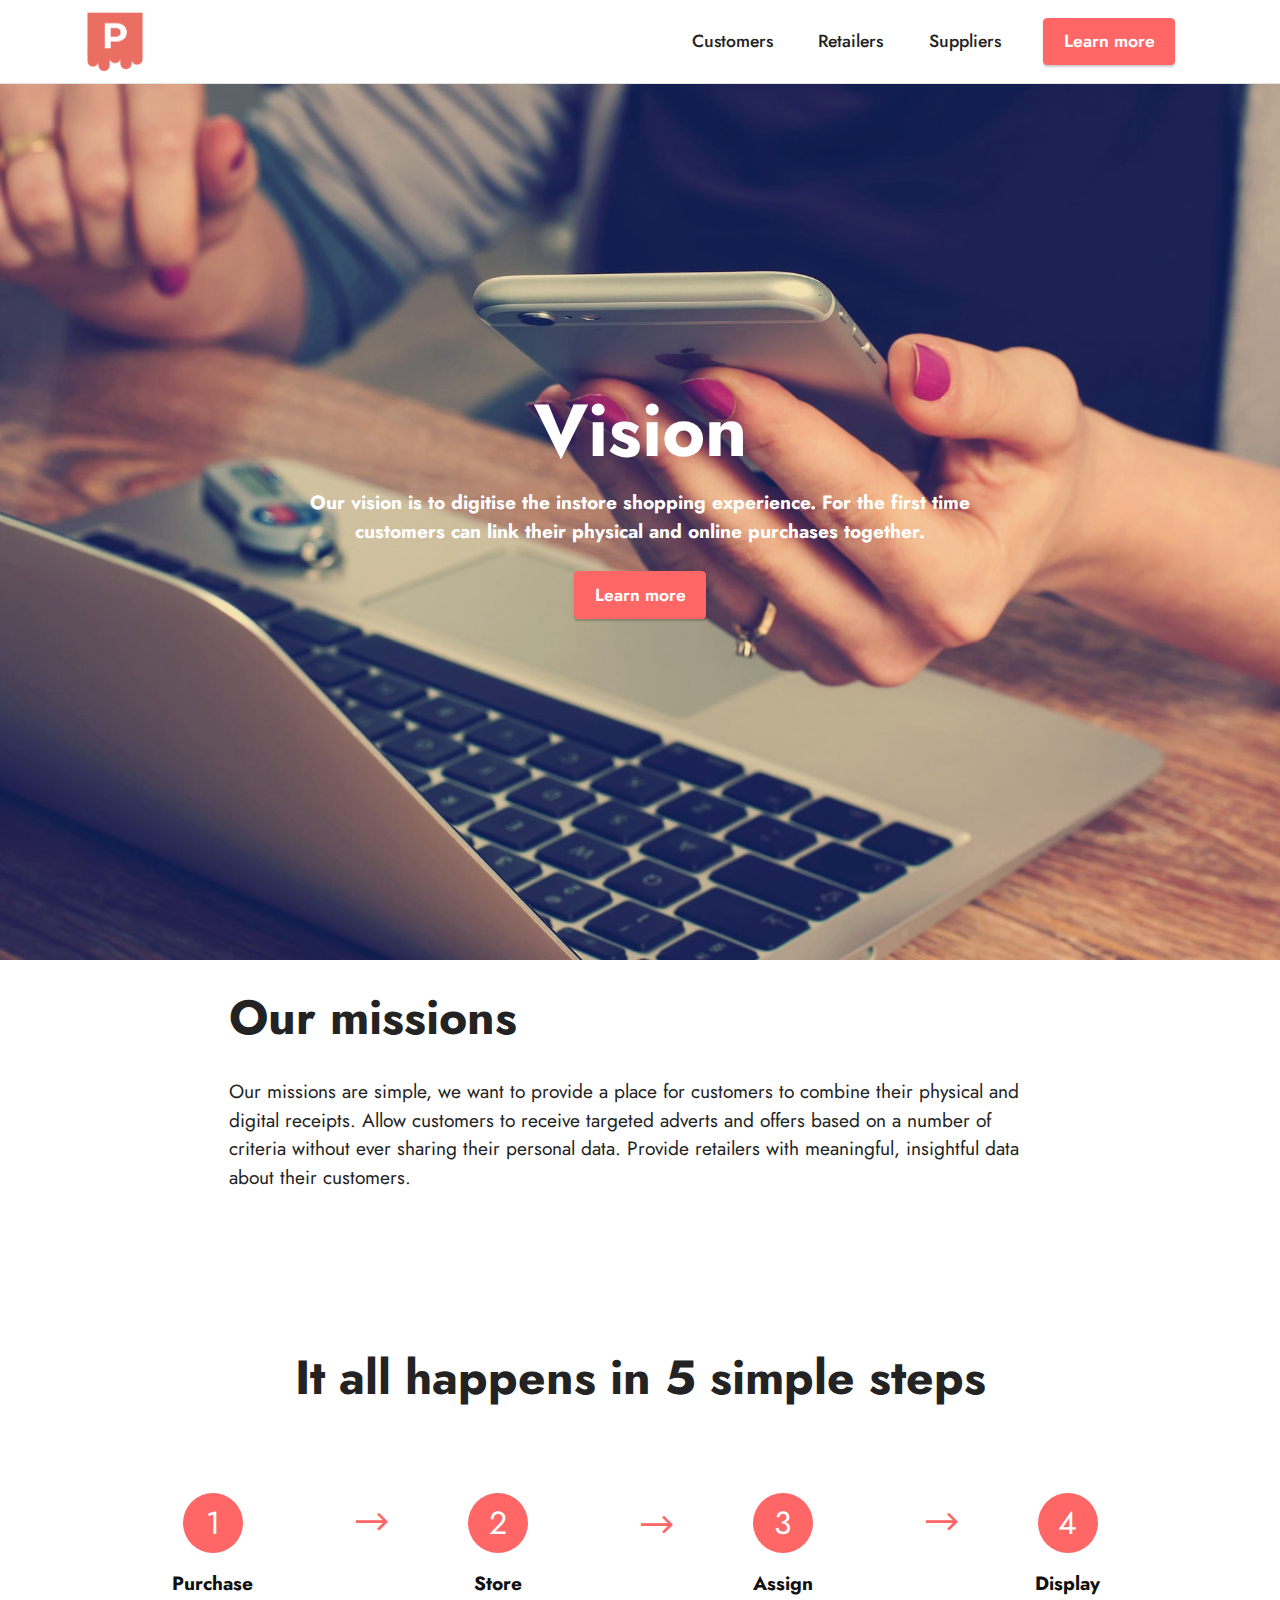
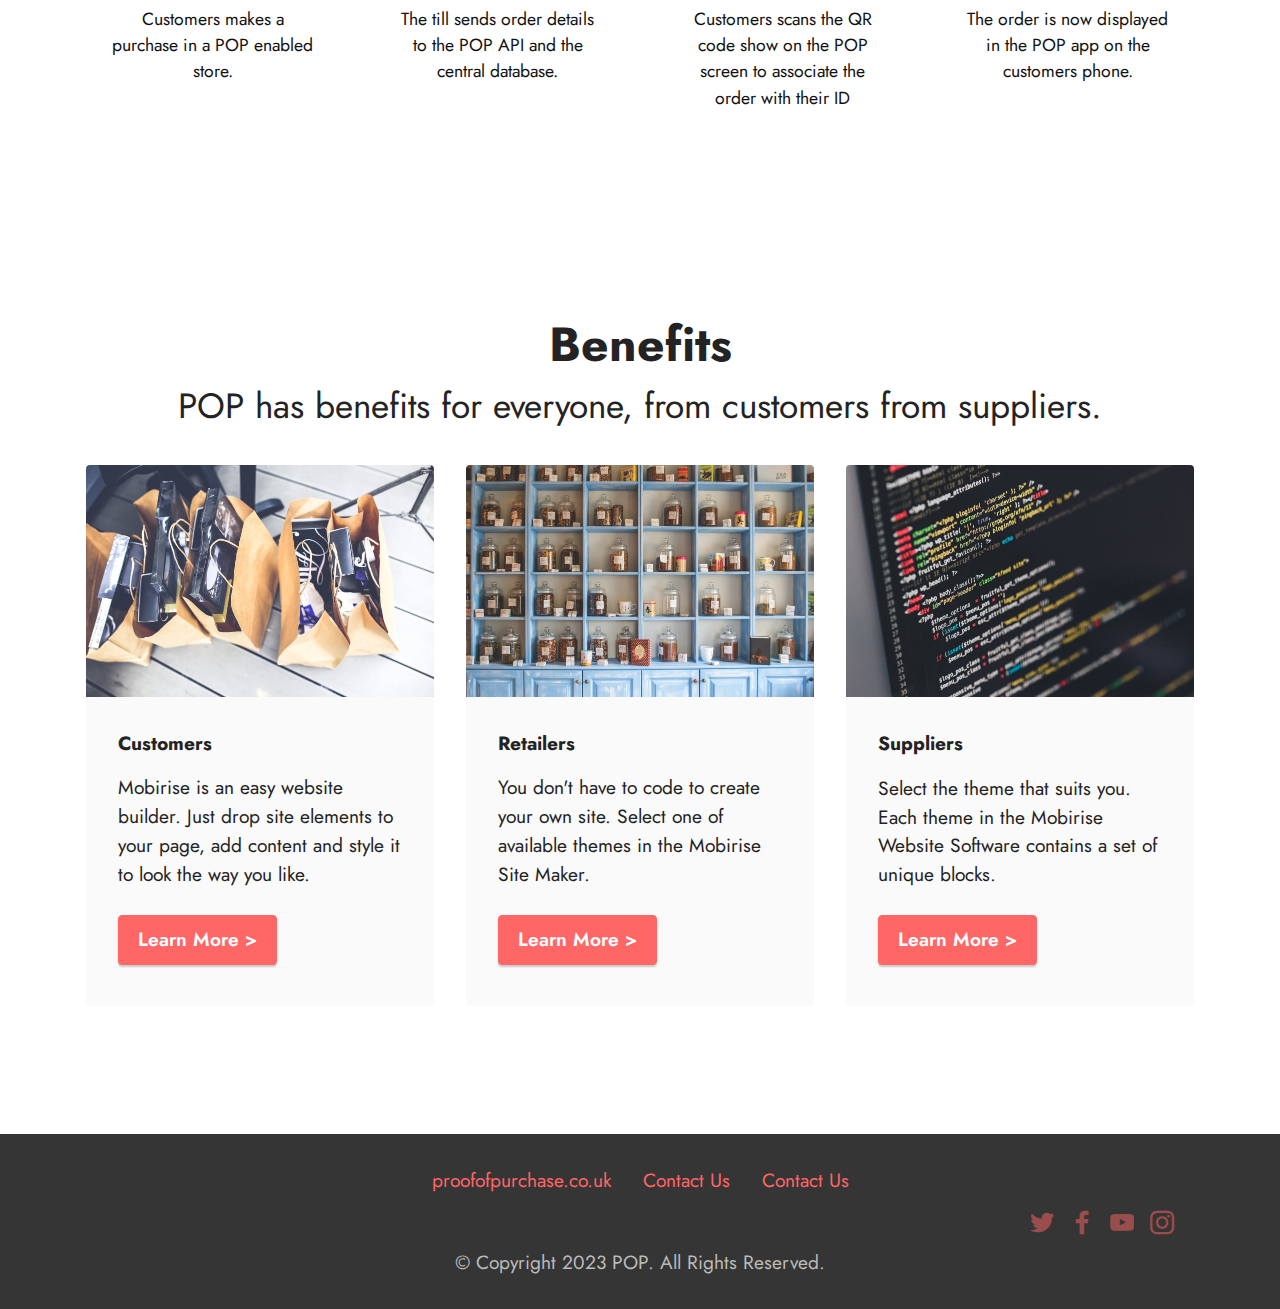
==== commit e1ab4a77: "footer update" ====
--- a/index.html
+++ b/index.html
@@ -284,8 +284,6 @@
             </div>
         </div>
     </div>
-</section><section class="display-7" style="padding: 0;align-items: center;justify-content: center;flex-wrap: wrap;    align-content: center;display: flex;position: relative;height: 4rem;"><a href="https://mobiri.se/3051494" style="flex: 1 1;height: 4rem;position: absolute;width: 100%;z-index: 1;"><img alt="" style="height: 4rem;" src="[data-uri]"></a><p style="margin: 0;text-align: center;" class="display-7">Made with &#8204;</p><a style="z-index:1" href="https://mobirise.com/offline-website-builder.html">Offline Website Builder</a></section><script src="assets/bootstrap/js/bootstrap.bundle.min.js"></script>  <script src="assets/parallax/jarallax.js"></script>  <script src="assets/smoothscroll/smooth-scroll.js"></script>  <script src="assets/ytplayer/index.js"></script>  <script src="assets/dropdown/js/navbar-dropdown.js"></script>  <script src="assets/theme/js/script.js"></script>  
-  
-  
+
 </body>
 </html>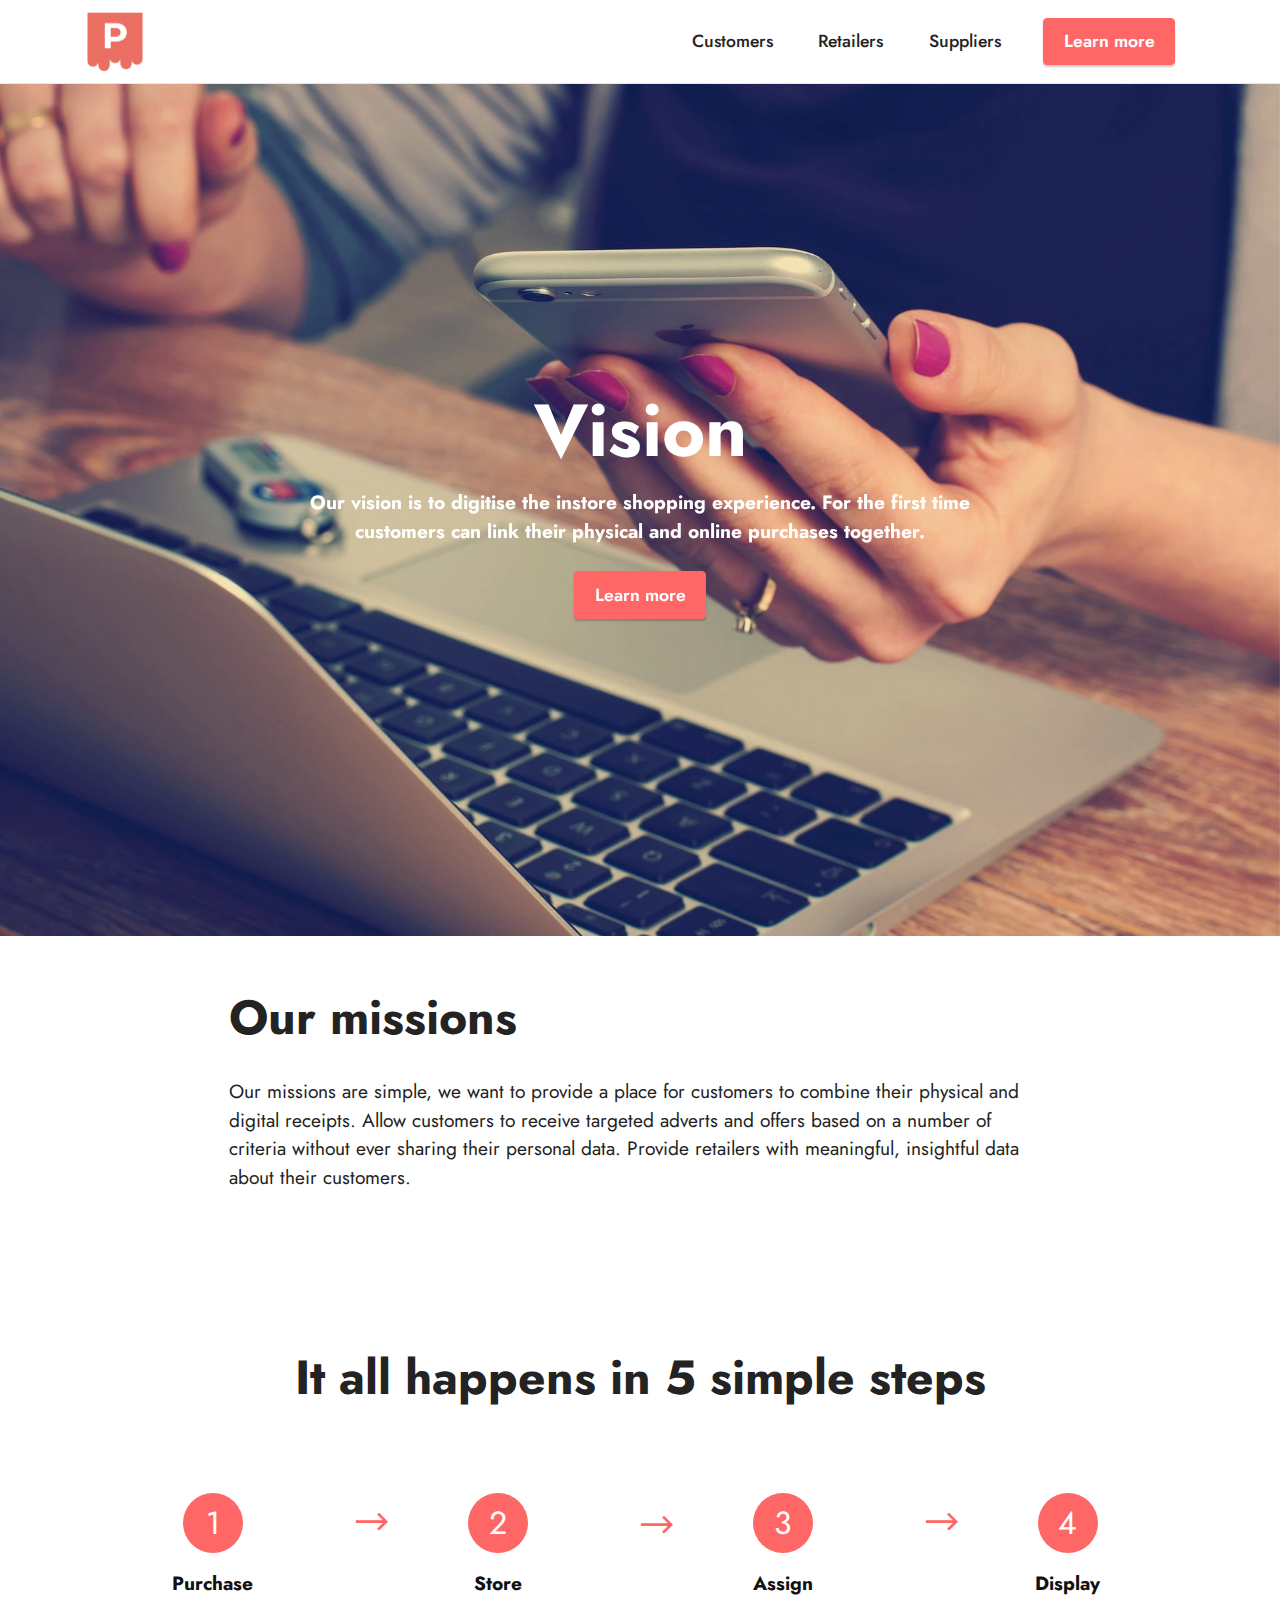
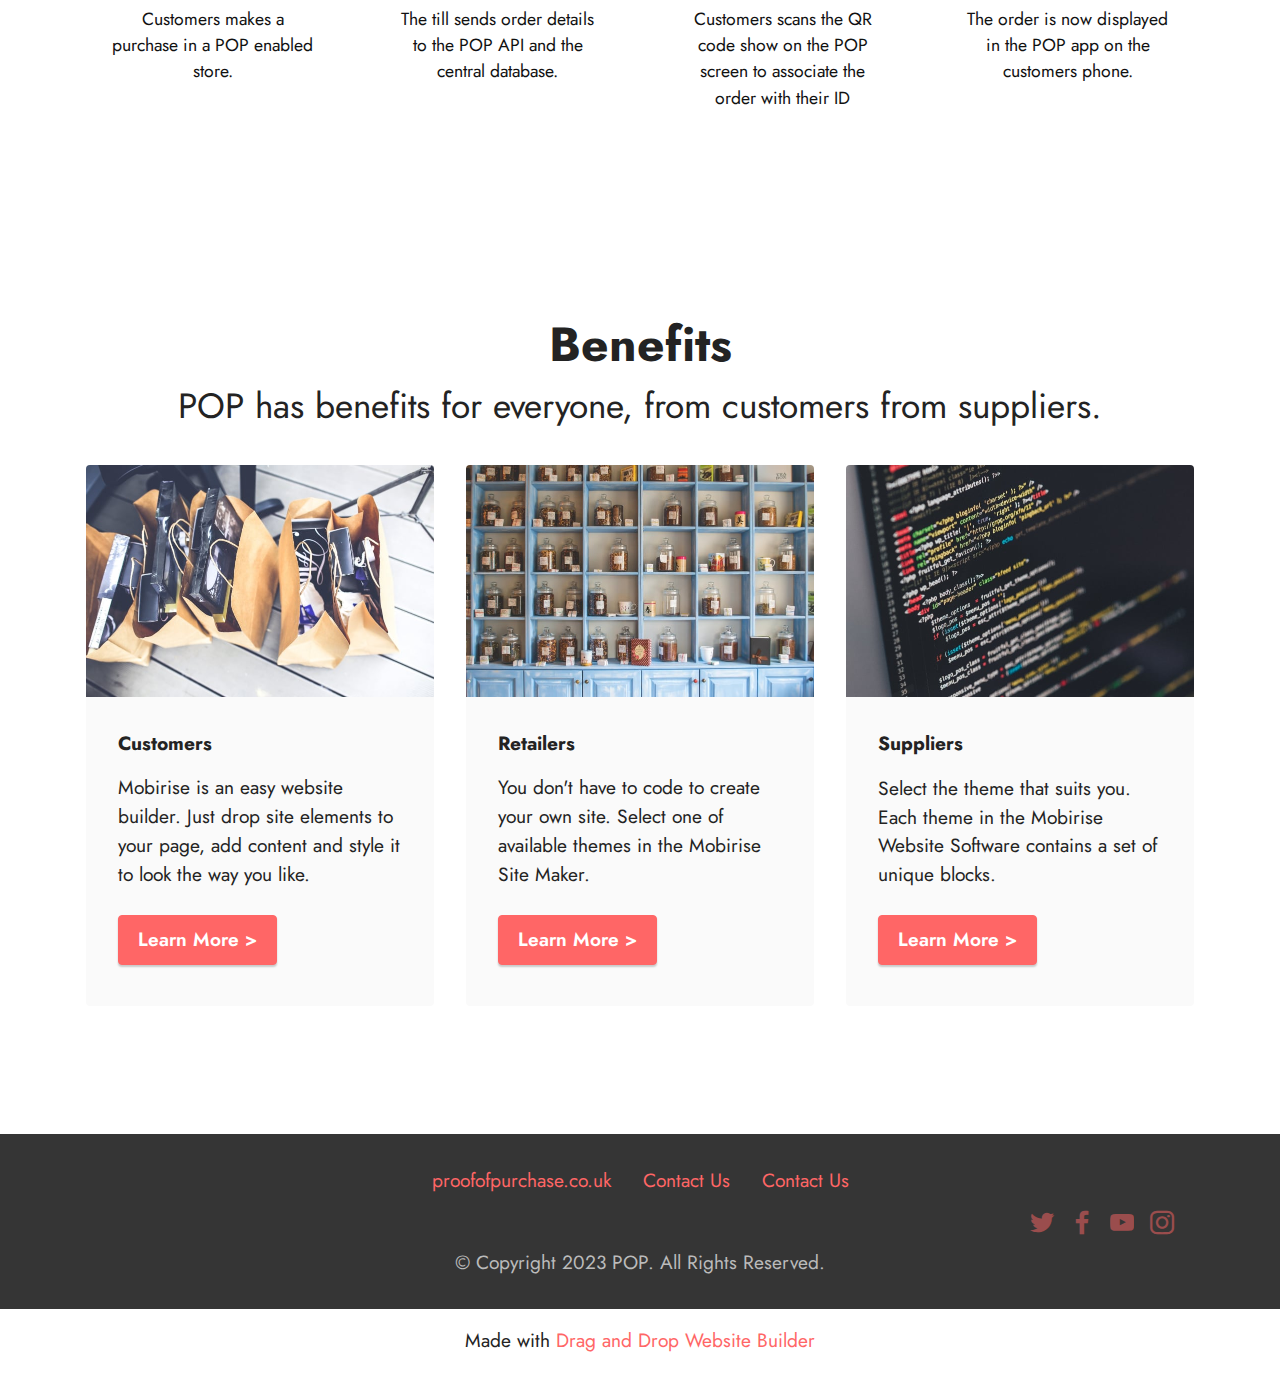
==== commit 4b92aac3: "Add files via upload" ====
--- a/index.html
+++ b/index.html
@@ -284,6 +284,8 @@
             </div>
         </div>
     </div>
-
+</section><section class="display-7" style="padding: 0;align-items: center;justify-content: center;flex-wrap: wrap;    align-content: center;display: flex;position: relative;height: 4rem;"><a href="https://mobiri.se/3051494" style="flex: 1 1;height: 4rem;position: absolute;width: 100%;z-index: 1;"><img alt="" style="height: 4rem;" src="[data-uri]"></a><p style="margin: 0;text-align: center;" class="display-7">Made with &#8204;</p><a style="z-index:1" href="https://mobirise.com/drag-drop-website-builder.html">Drag and Drop Website Builder</a></section><script src="assets/bootstrap/js/bootstrap.bundle.min.js"></script>  <script src="assets/parallax/jarallax.js"></script>  <script src="assets/smoothscroll/smooth-scroll.js"></script>  <script src="assets/ytplayer/index.js"></script>  <script src="assets/dropdown/js/navbar-dropdown.js"></script>  <script src="assets/theme/js/script.js"></script>  
+  
+  
 </body>
 </html>--- a/assets/mobirise/css/mbr-additional.css
+++ b/assets/mobirise/css/mbr-additional.css
@@ -1597,6 +1597,8 @@
   }
 }
 .cid-tJZVMwyhIT {
+  padding-top: 6rem;
+  padding-bottom: 6rem;
   background-color: #98dee8;
 }
 .cid-tJZVMwyhIT .mbr-fallback-image.disabled {
--- a/assets/mobirise/css/mbr-additional.css
+++ b/assets/mobirise/css/mbr-additional.css
@@ -1597,6 +1597,8 @@
   }
 }
 .cid-tJZVMwyhIT {
+  padding-top: 6rem;
+  padding-bottom: 6rem;
   background-color: #98dee8;
 }
 .cid-tJZVMwyhIT .mbr-fallback-image.disabled {
